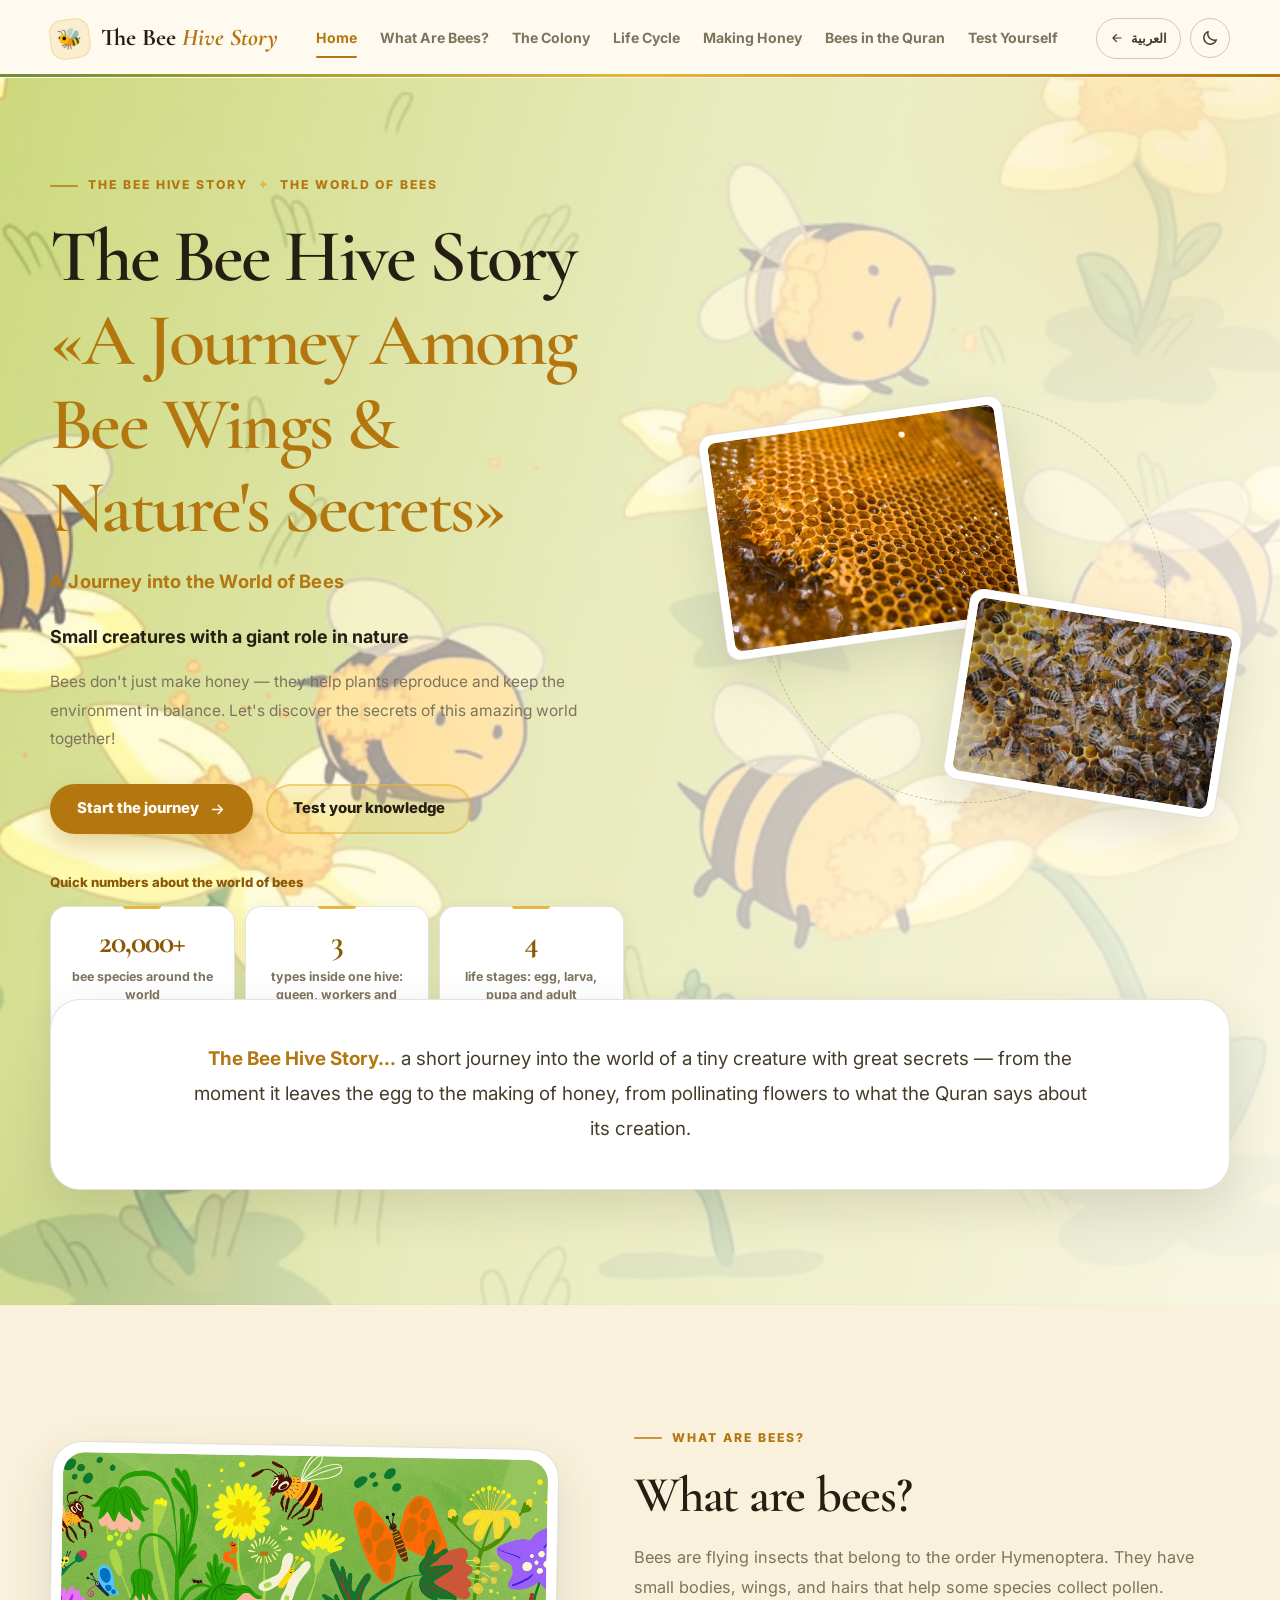
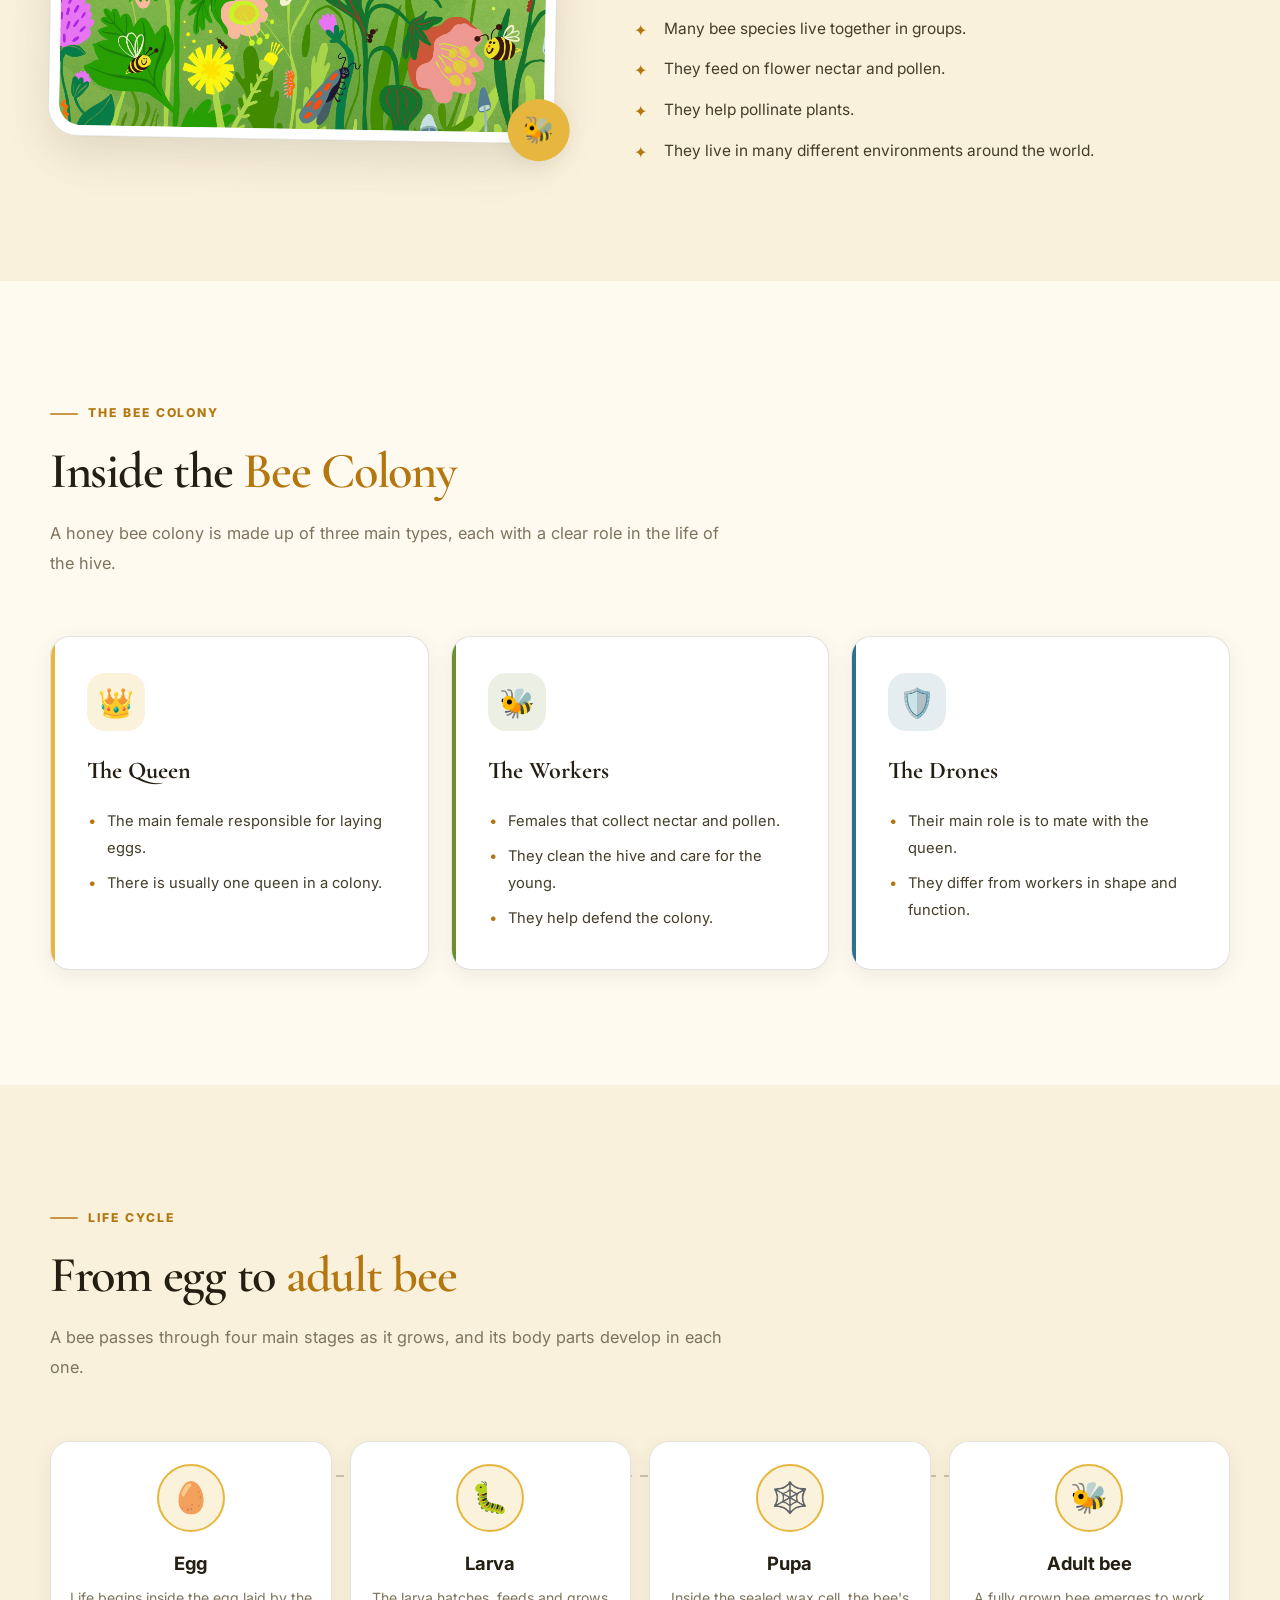
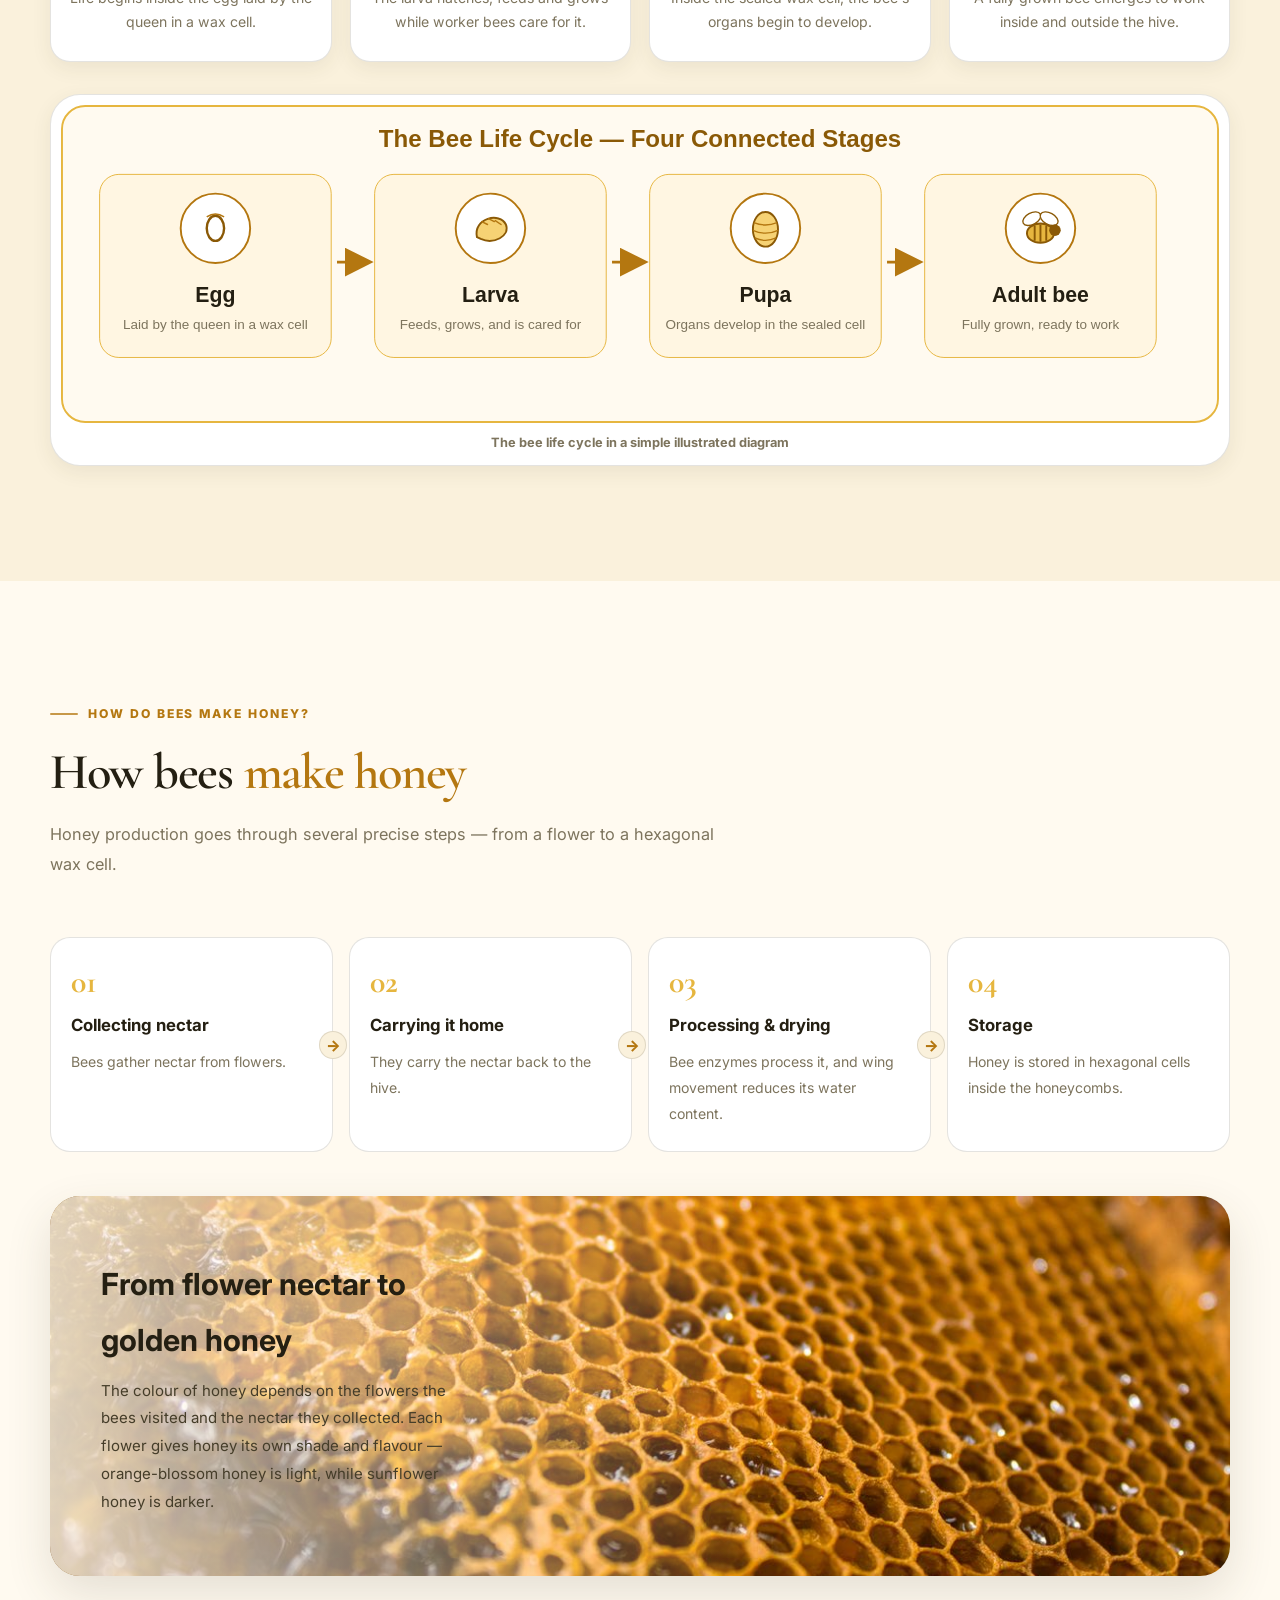
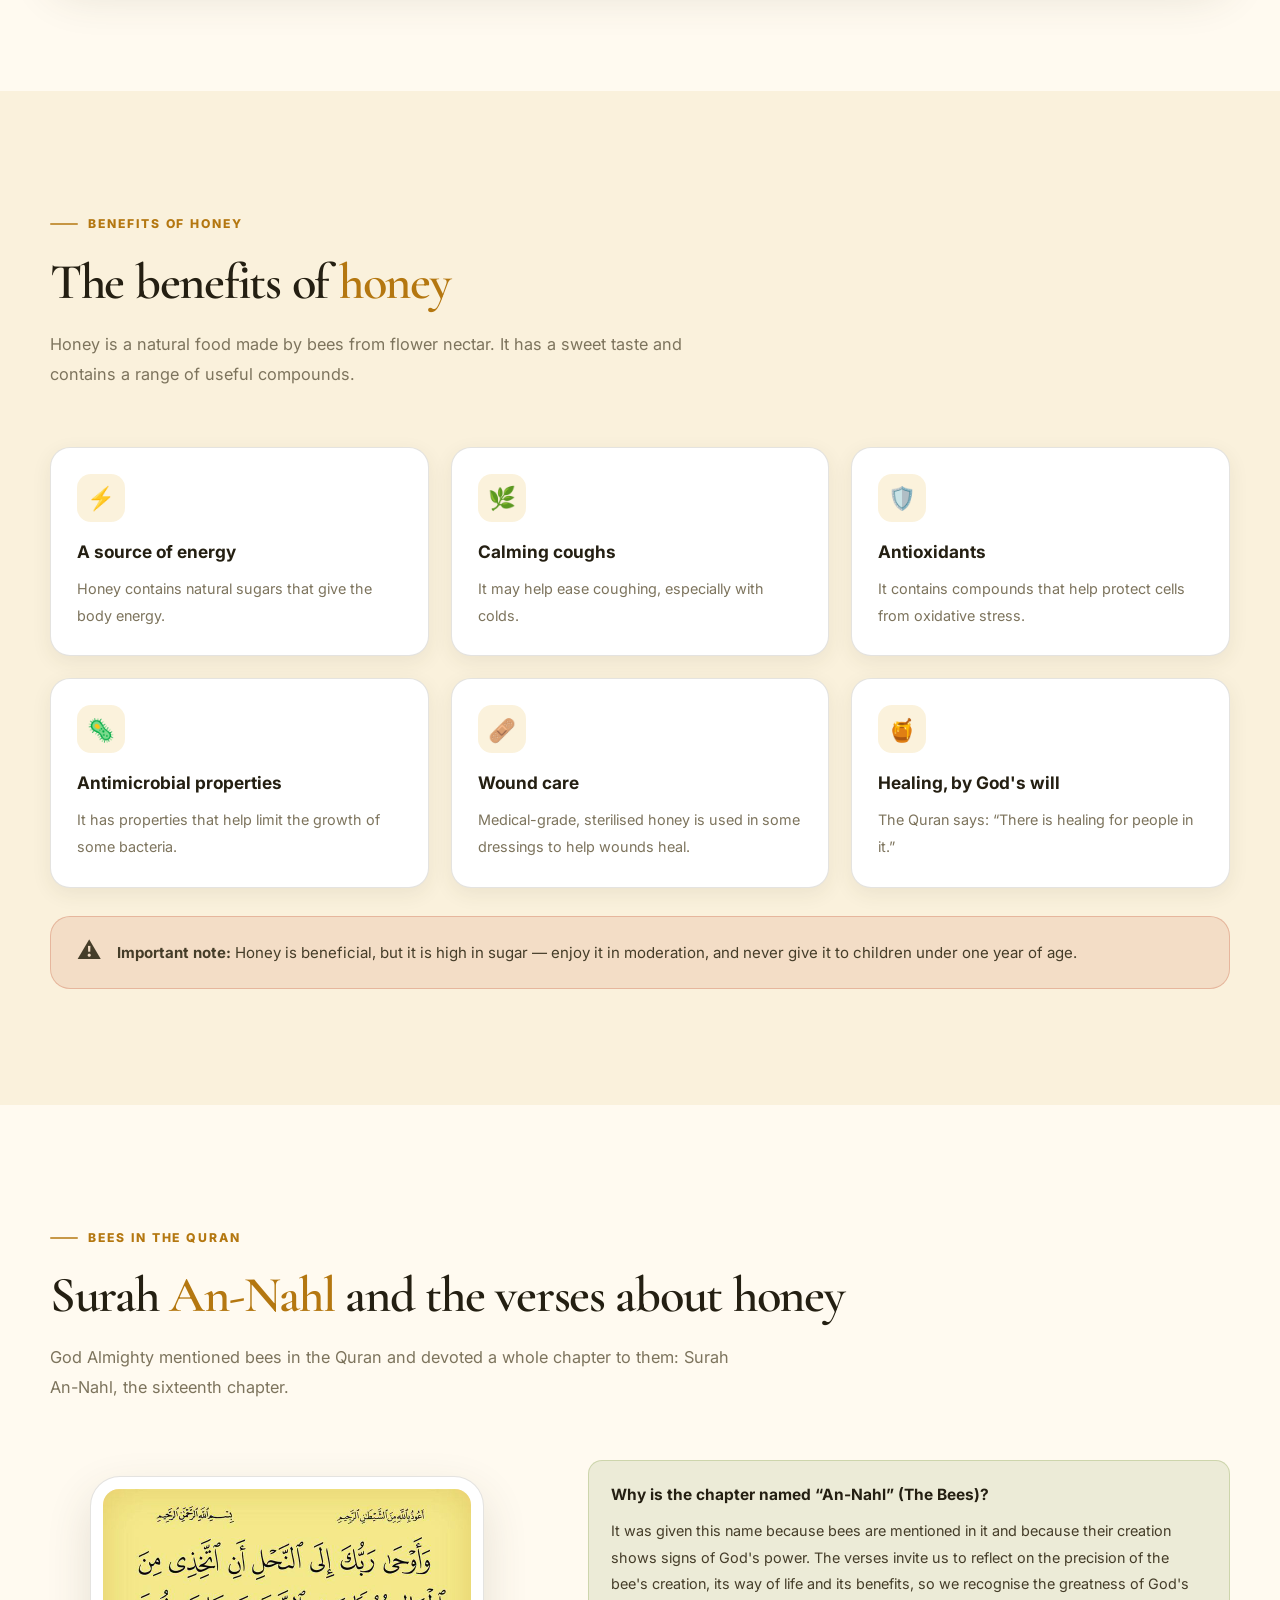
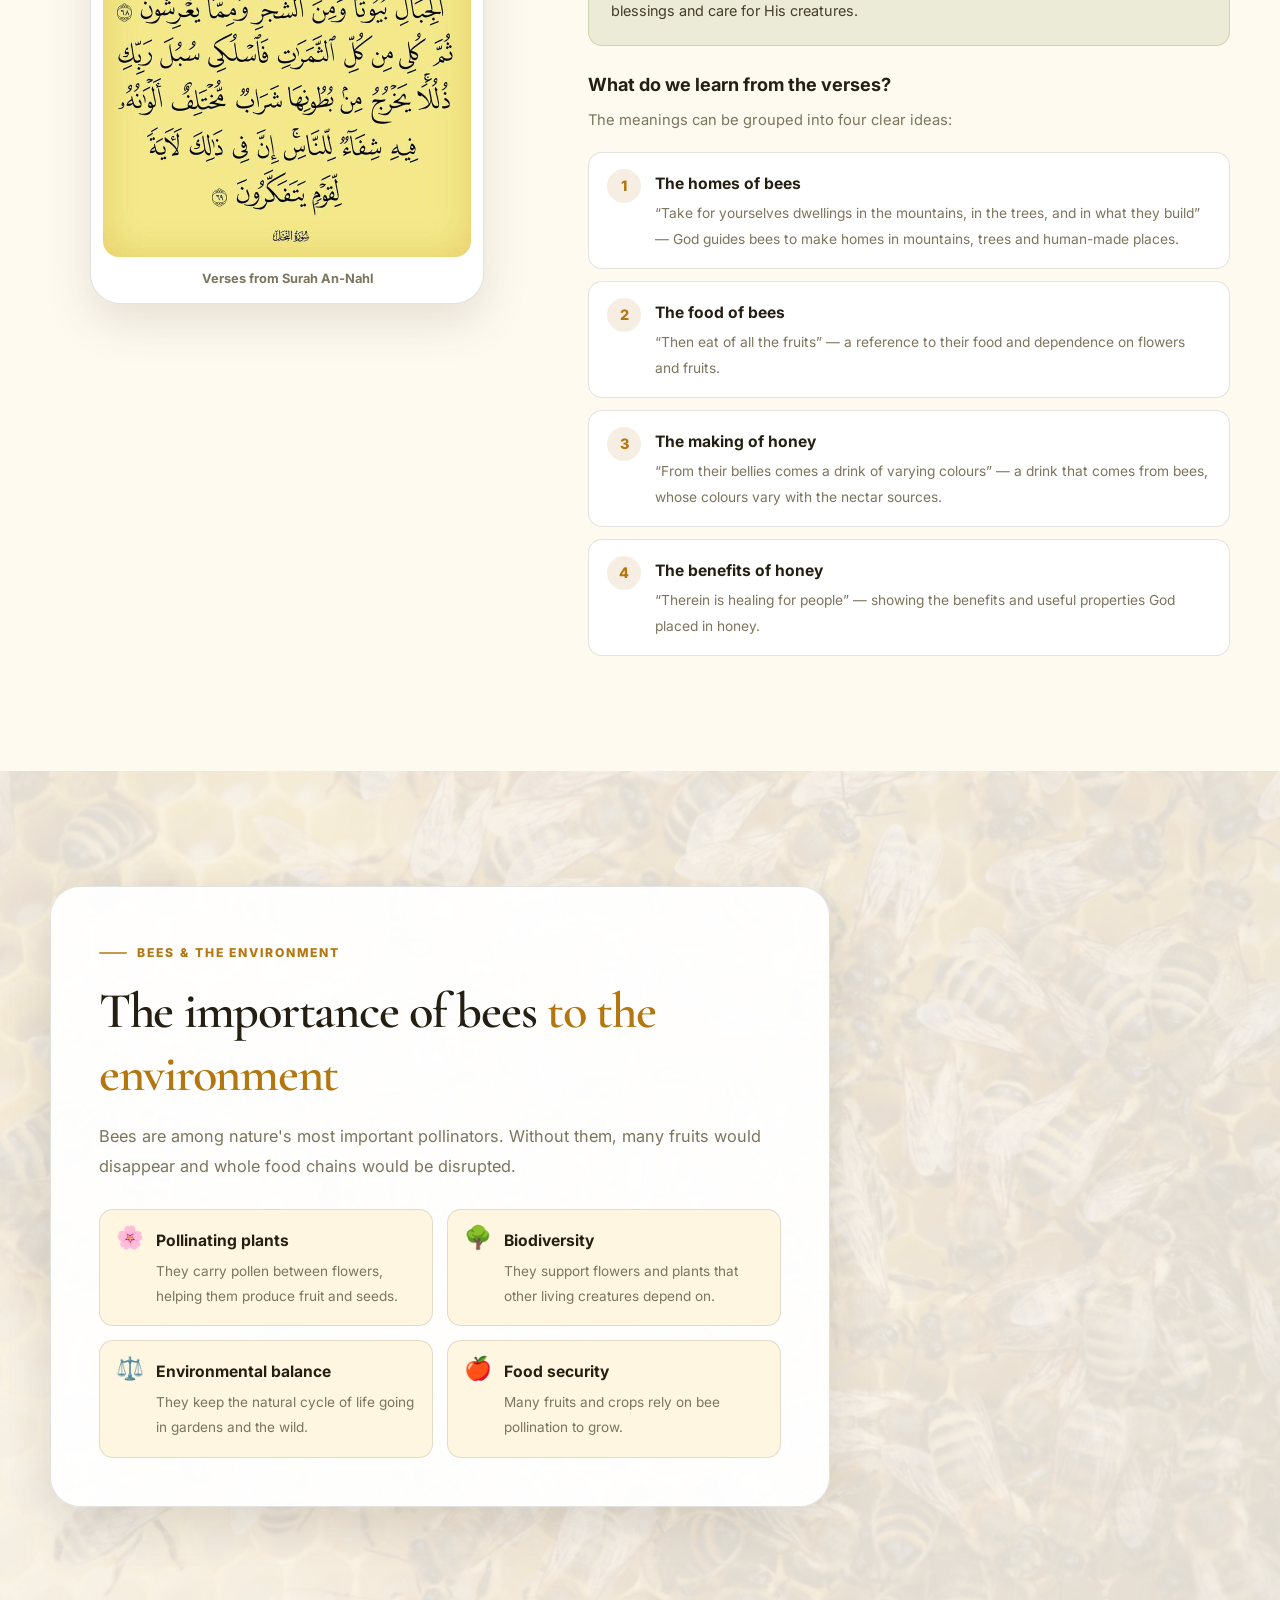
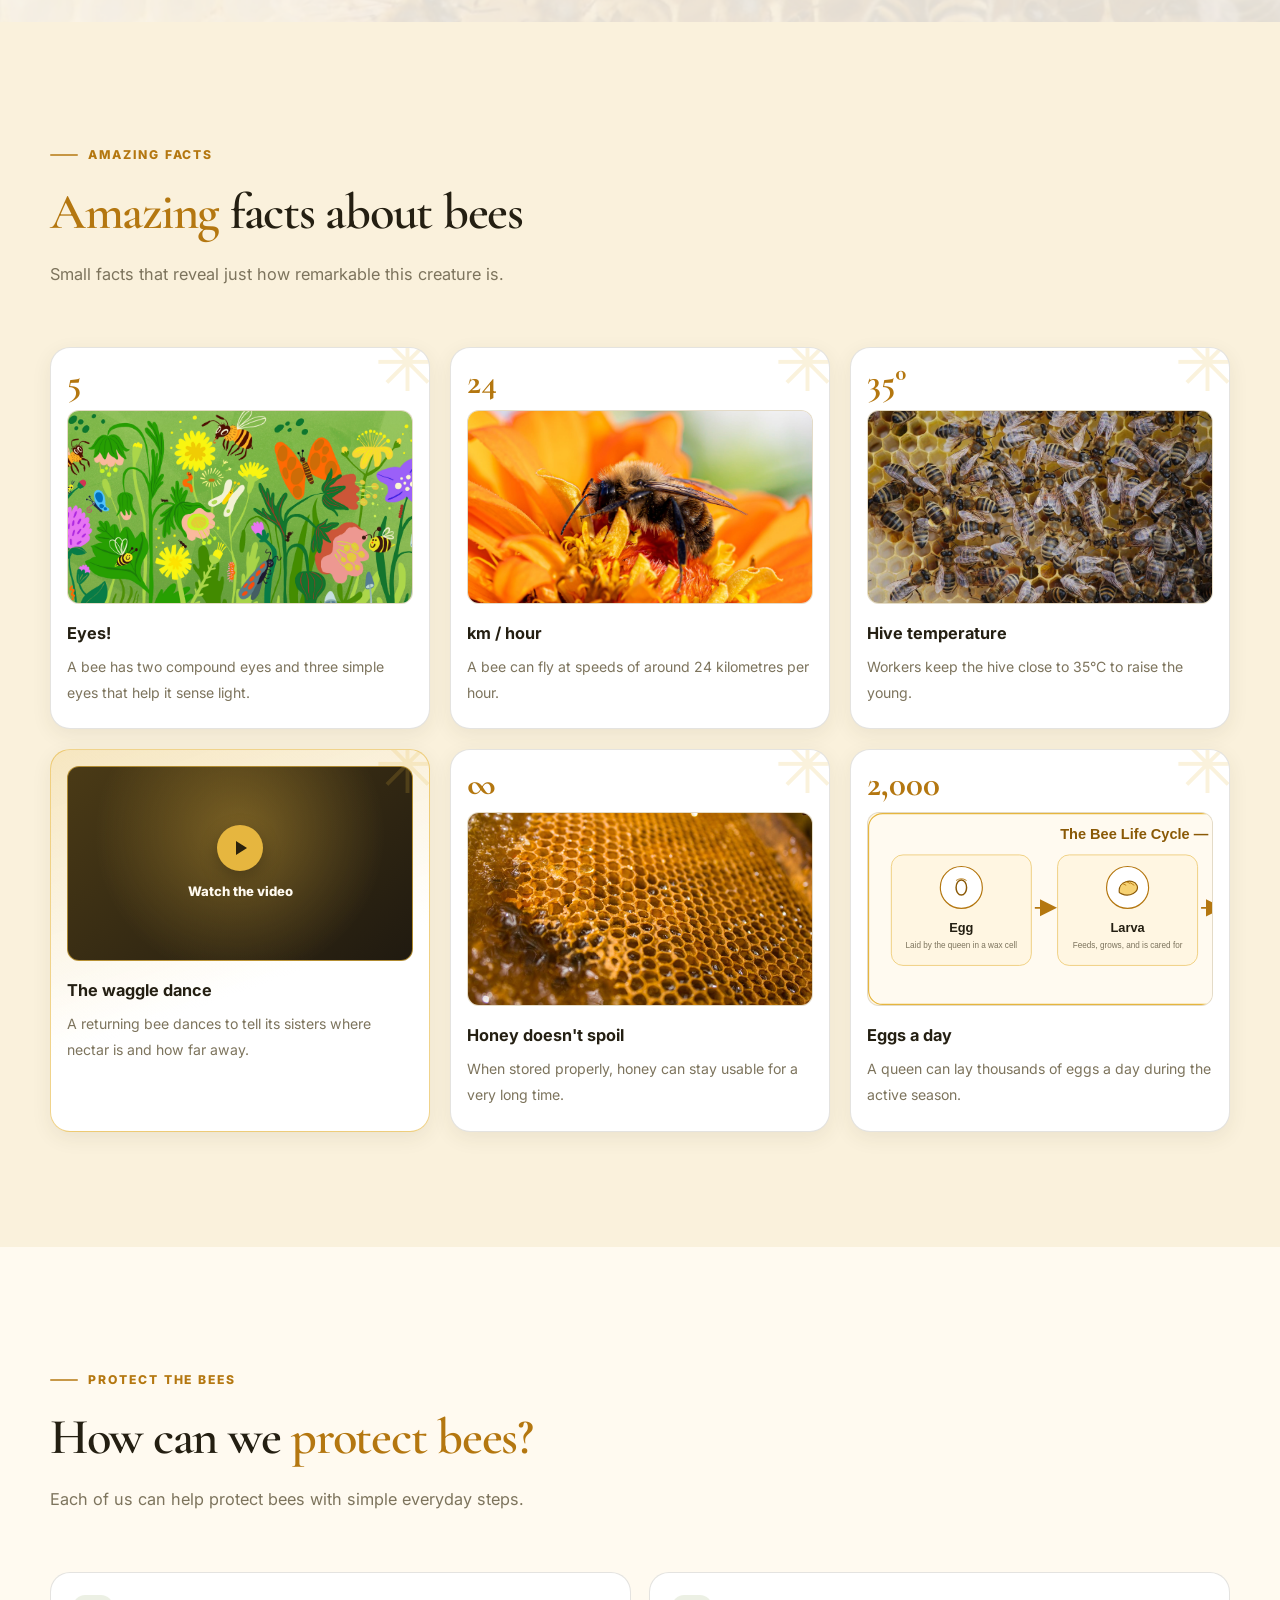
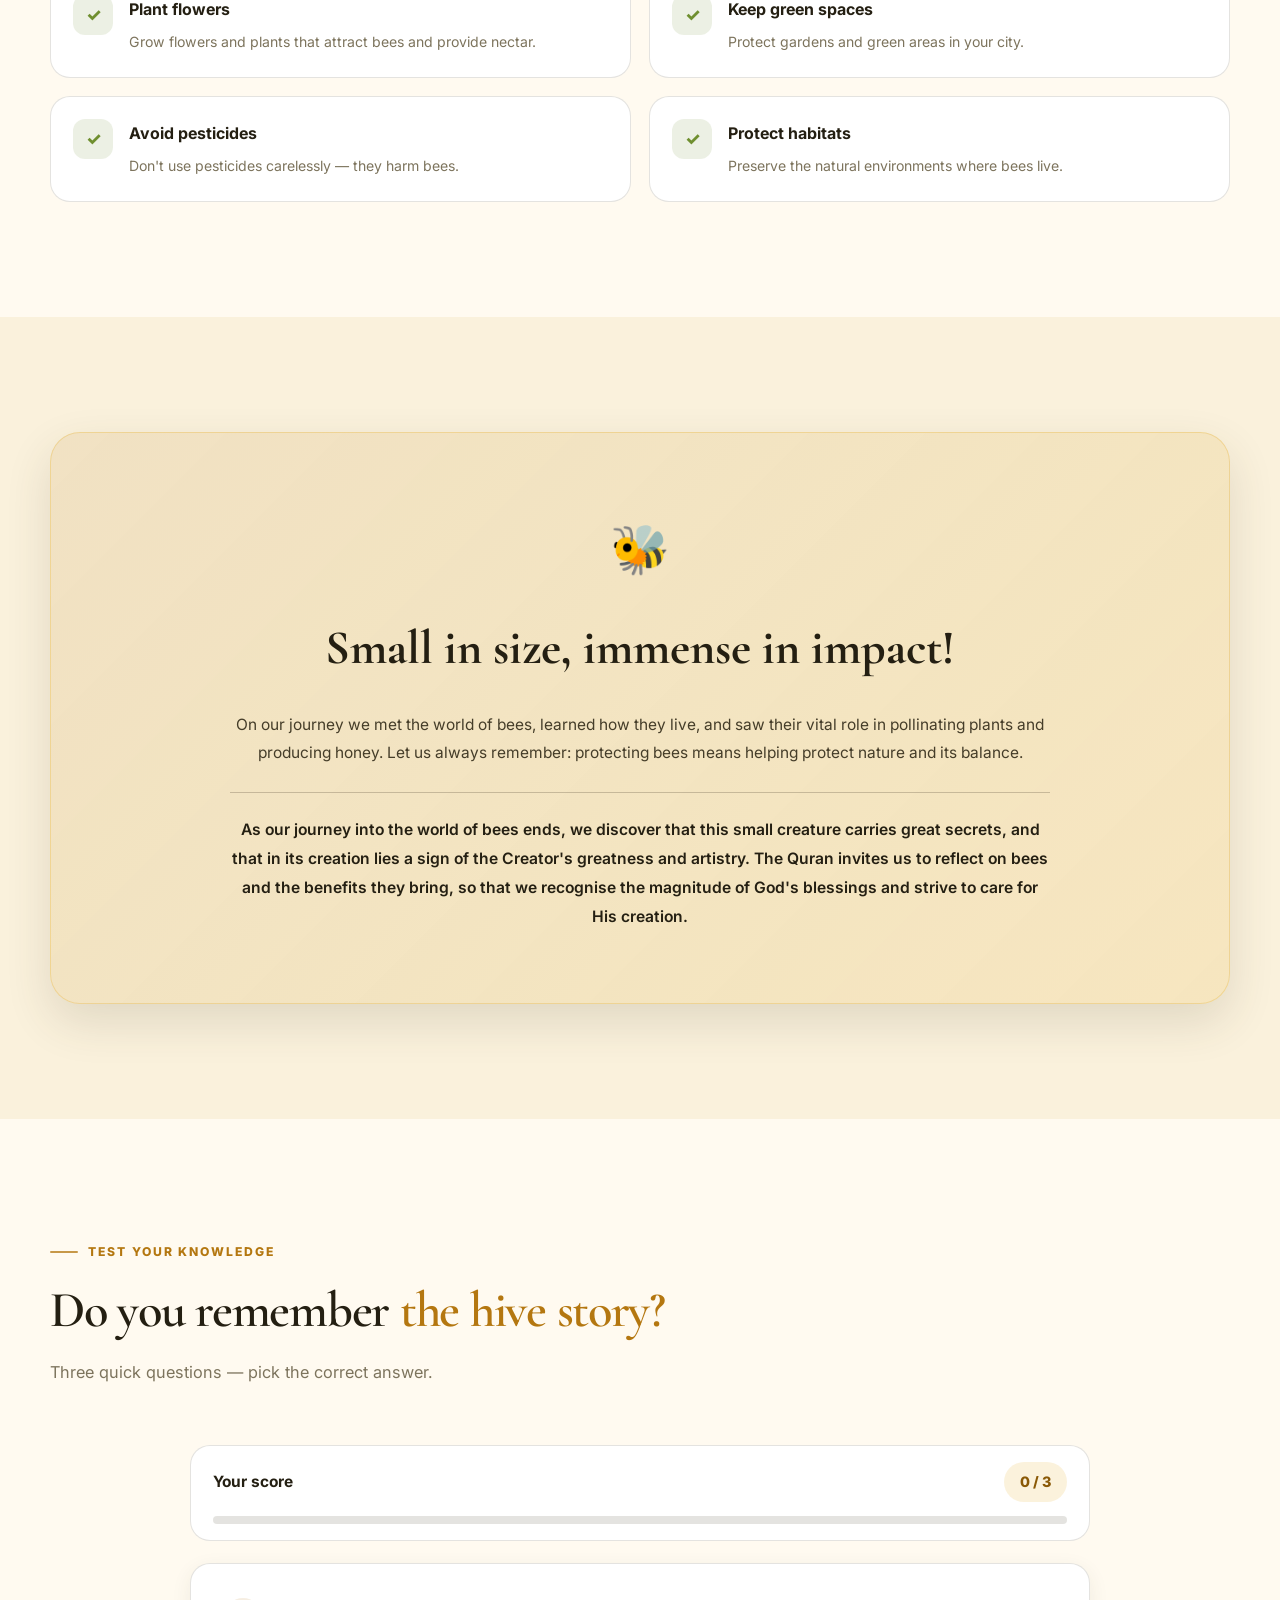
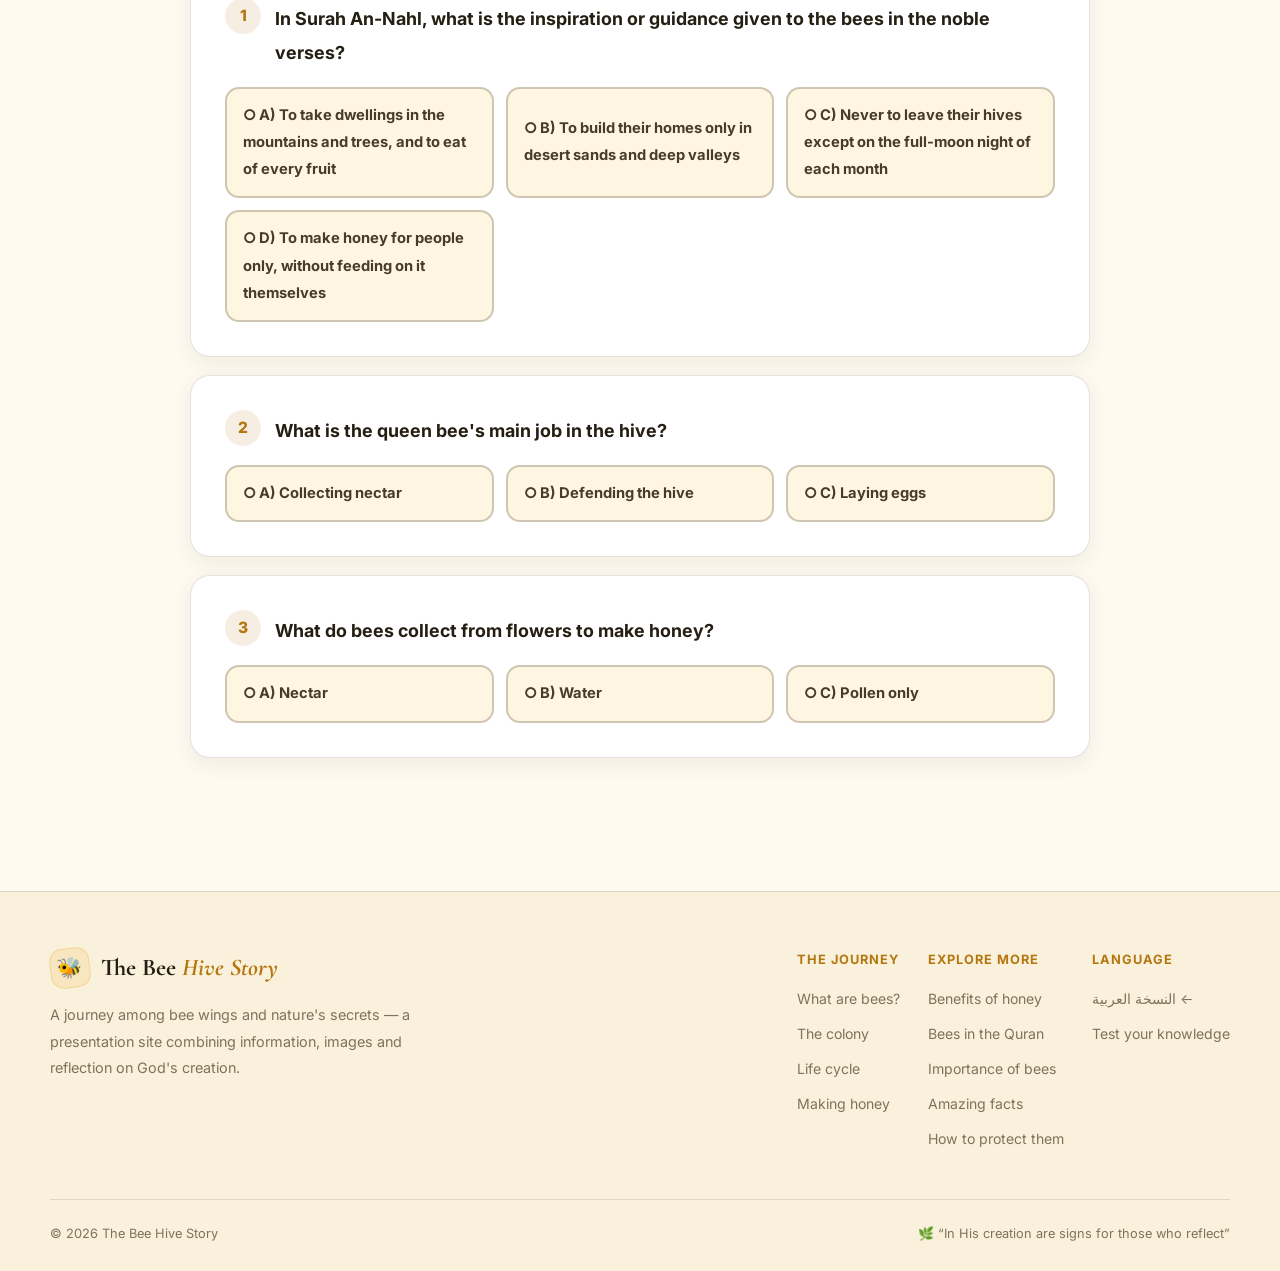
==== en.html @ b0b969f5 "Edit for the Facts" ====
<!DOCTYPE html>
<html lang="en" dir="ltr">
<head>
  <meta charset="UTF-8">
  <meta name="viewport" content="width=device-width, initial-scale=1.0">
  <meta name="description" content="The Bee Hive Story — A Journey into the World of Bees. Discover what bees are, their colony, life cycle, how honey is made, its benefits, and bees in the Quran.">
  <meta name="theme-color" content="#fffaf0">
  <title>The Bee Hive Story | A Journey into the World of Bees</title>

  <link rel="preconnect" href="https://fonts.googleapis.com">
  <link rel="preconnect" href="https://fonts.gstatic.com" crossorigin>
  <link href="https://fonts.googleapis.com/css2?family=Amiri:wght@400;700&family=Cormorant+Garamond:ital,wght@0,600;0,700;1,600&family=Inter:wght@400;500;600;700;800&family=Tajawal:wght@400;500;700;800&display=swap" rel="stylesheet">
  <link rel="stylesheet" href="assets/css/style.css">

  <script>
    (function () {
      try {
        var saved = localStorage.getItem('bee-story-theme');
        var theme = saved || (window.matchMedia('(prefers-color-scheme: dark)').matches ? 'dark' : 'light');
        document.documentElement.dataset.theme = theme;
      } catch (e) {
        document.documentElement.dataset.theme = 'light';
      }
    })();
  </script>
</head>
<body>

  <!-- ============ Header ============ -->
  <header class="site-header">
    <div class="container header-inner">
      <a class="brand" href="#hero" aria-label="The Bee Hive Story — Home">
        <span class="brand-mark" aria-hidden="true">🐝</span>
        <span class="brand-name">The Bee <em>Hive Story</em></span>
      </a>

      <nav class="nav" id="primary-nav" aria-label="Main navigation">
        <a href="#hero">Home</a>
        <a href="#about">What Are Bees?</a>
        <a href="#colony">The Colony</a>
        <a href="#lifecycle">Life Cycle</a>
        <a href="#honey">Making Honey</a>
        <a href="#quran">Bees in the Quran</a>
        <a href="#quiz">Test Yourself</a>
      </nav>

      <div class="header-actions">
        <a class="lang-switch" href="index.html" lang="ar" hreflang="ar" aria-label="التبديل إلى العربية">
          <svg viewBox="0 0 24 24" fill="none" stroke="currentColor" stroke-width="2" stroke-linecap="round" stroke-linejoin="round" aria-hidden="true">
            <path d="M19 12H5M11 18l-6-6 6-6"/>
          </svg>
          العربية
        </a>
        <button class="icon-btn" id="theme-toggle" type="button"
                aria-label="Switch to dark mode" aria-pressed="false"
                data-label-light="Switch to light mode" data-label-dark="Switch to dark mode">
          <svg class="icon-moon" viewBox="0 0 24 24" fill="none" stroke="currentColor" stroke-width="1.8" stroke-linecap="round" stroke-linejoin="round" aria-hidden="true">
            <path d="M20.5 14.4A8.6 8.6 0 0 1 9.6 3.5a8.6 8.6 0 1 0 10.9 10.9Z"/>
          </svg>
          <svg class="icon-sun" viewBox="0 0 24 24" fill="none" stroke="currentColor" stroke-width="1.8" stroke-linecap="round" stroke-linejoin="round" aria-hidden="true">
            <circle cx="12" cy="12" r="4"/><path d="M12 2v2M12 20v2M4.9 4.9l1.4 1.4M17.7 17.7l1.4-1.4M2 12h2M20 12h2M4.9 19.1l1.4-1.4M17.7 6.3l1.4-1.4"/>
          </svg>
        </button>
        <button class="icon-btn menu-toggle" id="menu-toggle" type="button" aria-label="Open menu" aria-expanded="false" aria-controls="primary-nav">
          <svg viewBox="0 0 24 24" fill="none" stroke="currentColor" stroke-width="1.9" stroke-linecap="round" aria-hidden="true">
            <path d="M4 7h16M4 12h16M4 17h16"/>
          </svg>
        </button>
      </div>
    </div>
  </header>

  <main>
    <!-- ============ 1. Hero ============ -->
    <section class="hero" id="hero">
      <div class="container hero-grid">
        <div class="hero-copy reveal">
          <span class="eyebrow">The Bee Hive Story <span class="bee-dot">✦</span> The World of Bees</span>

          <h1 class="hero-title">
            The Bee Hive Story
            <span class="accent-text">«A Journey Among Bee Wings &amp; Nature's Secrets»</span>
            <span class="hero-subtitle">A Journey into the World of Bees</span>
          </h1>

          <p class="hero-lead">Small creatures with a giant role in nature</p>
          <p>Bees don't just make honey — they help plants reproduce and keep the environment in balance. Let's discover the secrets of this amazing world together!</p>

          <div class="hero-actions">
            <a class="btn btn--primary" href="#about">
              Start the journey
              <svg viewBox="0 0 24 24" fill="none" stroke="currentColor" stroke-width="2" stroke-linecap="round" stroke-linejoin="round" aria-hidden="true"><path d="M5 12h14M13 6l6 6-6 6"/></svg>
            </a>
            <a class="btn btn--ghost" href="#quiz">Test your knowledge</a>
          </div>

          <div class="hero-stats">
            <p class="stats-title">Quick numbers about the world of bees</p>
            <div class="stat"><strong>20,000+</strong><span>bee species around the world</span></div>
            <div class="stat"><strong>3</strong><span>types inside one hive: queen, workers and drones</span></div>
            <div class="stat"><strong>4</strong><span>life stages: egg, larva, pupa and adult</span></div>
          </div>
        </div>

        <div class="hero-art reveal" aria-label="Images from the world of bees and honeycombs">
          <div class="hero-float hero-float--one">
            <img src="assets/img/honey-flow.jpg" alt="A beehive with honeycombs" loading="lazy">
          </div>
          <div class="hero-float hero-float--two">
            <img src="assets/img/bees.jpg" alt="Bees at the edge of a hive" loading="lazy">
          </div>
        </div>
      </div>

      <div class="container">
        <div class="intro-banner reveal">
          <p><strong>The Bee Hive Story...</strong> a short journey into the world of a tiny creature with great secrets — from the moment it leaves the egg to the making of honey, from pollinating flowers to what the Quran says about its creation.</p>
        </div>
      </div>
    </section>

    <!-- ============ 2. What are bees? ============ -->
    <section class="section section--tint" id="about">
      <div class="container split">
        <div class="split-visual reveal">
          <div class="image-card image-card--wide">
            <img src="assets/img/bee-hero.jpg" alt="A bee among flowers collecting pollen" loading="lazy" width="3840" height="2263">
          </div>
        </div>
        <div class="split-copy reveal">
          <span class="eyebrow">What Are Bees?</span>
          <h2 class="section-title">What are bees?</h2>
          <p class="section-lead">Bees are flying insects that belong to the order Hymenoptera. They have small bodies, wings, and hairs that help some species collect pollen.</p>
          <ul class="check-list">
            <li>Many bee species live together in groups.</li>
            <li>They feed on flower nectar and pollen.</li>
            <li>They help pollinate plants.</li>
            <li>They live in many different environments around the world.</li>
          </ul>
        </div>
      </div>
    </section>

    <!-- ============ 3. Colony ============ -->
    <section class="section" id="colony">
      <div class="container">
        <div class="section-head reveal">
          <span class="eyebrow">The Bee Colony</span>
          <h2 class="section-title">Inside the <span class="accent-text">Bee Colony</span></h2>
          <p class="section-lead">A honey bee colony is made up of three main types, each with a clear role in the life of the hive.</p>
        </div>

        <div class="card-grid card-grid--3">
          <article class="role-card role-card--queen reveal">
            <div class="role-icon" aria-hidden="true">👑</div>
            <h3>The Queen</h3>
            <ul>
              <li>The main female responsible for laying eggs.</li>
              <li>There is usually one queen in a colony.</li>
            </ul>
          </article>

          <article class="role-card role-card--worker reveal">
            <div class="role-icon" aria-hidden="true">🐝</div>
            <h3>The Workers</h3>
            <ul>
              <li>Females that collect nectar and pollen.</li>
              <li>They clean the hive and care for the young.</li>
              <li>They help defend the colony.</li>
            </ul>
          </article>

          <article class="role-card role-card--drone reveal">
            <div class="role-icon" aria-hidden="true">🛡️</div>
            <h3>The Drones</h3>
            <ul>
              <li>Their main role is to mate with the queen.</li>
              <li>They differ from workers in shape and function.</li>
            </ul>
          </article>
        </div>
      </div>
    </section>

    <!-- ============ 4. Life cycle ============ -->
    <section class="section section--tint" id="lifecycle">
      <div class="container">
        <div class="section-head reveal">
          <span class="eyebrow">Life Cycle</span>
          <h2 class="section-title">From egg to <span class="accent-text">adult bee</span></h2>
          <p class="section-lead">A bee passes through four main stages as it grows, and its body parts develop in each one.</p>
        </div>

        <div class="timeline">
          <article class="step reveal">
            <div class="step-num" aria-hidden="true">🥚</div>
            <h3>Egg</h3>
            <p>Life begins inside the egg laid by the queen in a wax cell.</p>
          </article>
          <article class="step reveal">
            <div class="step-num" aria-hidden="true">🐛</div>
            <h3>Larva</h3>
            <p>The larva hatches, feeds and grows while worker bees care for it.</p>
          </article>
          <article class="step reveal">
            <div class="step-num" aria-hidden="true">🕸️</div>
            <h3>Pupa</h3>
            <p>Inside the sealed wax cell, the bee's organs begin to develop.</p>
          </article>
          <article class="step reveal">
            <div class="step-num" aria-hidden="true">🐝</div>
            <h3>Adult bee</h3>
            <p>A fully grown bee emerges to work inside and outside the hive.</p>
          </article>
        </div>

        <figure class="lifecycle-figure reveal">
          <img src="assets/img/bee-life-cycle-en.svg" alt="A diagram of the bee life cycle in four stages: egg, larva, pupa and adult" loading="lazy" width="1200" height="330">
          <figcaption>The bee life cycle in a simple illustrated diagram</figcaption>
        </figure>
      </div>
    </section>

    <!-- ============ 5. How bees make honey ============ -->
    <section class="section" id="honey">
      <div class="container">
        <div class="section-head reveal">
          <span class="eyebrow">How Do Bees Make Honey?</span>
          <h2 class="section-title">How bees <span class="accent-text">make honey</span></h2>
          <p class="section-lead">Honey production goes through several precise steps — from a flower to a hexagonal wax cell.</p>
        </div>

        <div class="process">
          <article class="process-item reveal">
            <h3>Collecting nectar</h3>
            <p>Bees gather nectar from flowers.</p>
          </article>
          <article class="process-item reveal">
            <h3>Carrying it home</h3>
            <p>They carry the nectar back to the hive.</p>
          </article>
          <article class="process-item reveal">
            <h3>Processing &amp; drying</h3>
            <p>Bee enzymes process it, and wing movement reduces its water content.</p>
          </article>
          <article class="process-item reveal">
            <h3>Storage</h3>
            <p>Honey is stored in hexagonal cells inside the honeycombs.</p>
          </article>
        </div>

        <div class="banner-image reveal">
          <img src="assets/img/honey-flow.jpg" alt="Wax honeycombs inside a beehive" loading="lazy" width="1200" height="675">
          <div class="banner-caption">
            <h3>From flower nectar to golden honey</h3>
            <p>The colour of honey depends on the flowers the bees visited and the nectar they collected. Each flower gives honey its own shade and flavour — orange-blossom honey is light, while sunflower honey is darker.</p>
          </div>
        </div>
      </div>
    </section>

    <!-- ============ 6. Benefits of honey ============ -->
    <section class="section section--tint" id="benefits">
      <div class="container">
        <div class="section-head reveal">
          <span class="eyebrow">Benefits of Honey</span>
          <h2 class="section-title">The benefits of <span class="accent-text">honey</span></h2>
          <p class="section-lead">Honey is a natural food made by bees from flower nectar. It has a sweet taste and contains a range of useful compounds.</p>
        </div>

        <div class="card-grid card-grid--benefits">
          <article class="benefit-card reveal">
            <div class="benefit-icon" aria-hidden="true">⚡</div>
            <h3>A source of energy</h3>
            <p>Honey contains natural sugars that give the body energy.</p>
          </article>
          <article class="benefit-card reveal">
            <div class="benefit-icon" aria-hidden="true">🌿</div>
            <h3>Calming coughs</h3>
            <p>It may help ease coughing, especially with colds.</p>
          </article>
          <article class="benefit-card reveal">
            <div class="benefit-icon" aria-hidden="true">🛡️</div>
            <h3>Antioxidants</h3>
            <p>It contains compounds that help protect cells from oxidative stress.</p>
          </article>
          <article class="benefit-card reveal">
            <div class="benefit-icon" aria-hidden="true">🦠</div>
            <h3>Antimicrobial properties</h3>
            <p>It has properties that help limit the growth of some bacteria.</p>
          </article>
          <article class="benefit-card reveal">
            <div class="benefit-icon" aria-hidden="true">🩹</div>
            <h3>Wound care</h3>
            <p>Medical-grade, sterilised honey is used in some dressings to help wounds heal.</p>
          </article>
          <article class="benefit-card reveal">
            <div class="benefit-icon" aria-hidden="true">🍯</div>
            <h3>Healing, by God's will</h3>
            <p>The Quran says: “There is healing for people in it.”</p>
          </article>
        </div>

        <div class="note-box reveal">
          <span class="note-icon" aria-hidden="true">⚠️</span>
          <p><strong>Important note:</strong> Honey is beneficial, but it is high in sugar — enjoy it in moderation, and never give it to children under one year of age.</p>
        </div>
      </div>
    </section>

    <!-- ============ 7. Bees in the Quran ============ -->
    <section class="section" id="quran">
      <div class="container">
        <div class="section-head reveal">
          <span class="eyebrow">Bees in the Quran</span>
          <h2 class="section-title">Surah <span class="accent-text">An-Nahl</span> and the verses about honey</h2>
          <p class="section-lead">God Almighty mentioned bees in the Quran and devoted a whole chapter to them: Surah An-Nahl, the sixteenth chapter.</p>
        </div>

        <div class="quran-layout">
          <figure class="quran-image reveal">
            <img src="assets/img/surah-al-nahl.jpg" alt="An image of verses from Surah An-Nahl in the Quran" loading="lazy" width="736" height="736">
            <figcaption>Verses from Surah An-Nahl</figcaption>
          </figure>

          <div class="reveal">
            <div class="quran-extra">
              <h4>Why is the chapter named “An-Nahl” (The Bees)?</h4>
              <p>It was given this name because bees are mentioned in it and because their creation shows signs of God's power. The verses invite us to reflect on the precision of the bee's creation, its way of life and its benefits, so we recognise the greatness of God's blessings and care for His creatures.</p>
            </div>

            <h3 style="margin:0 0 6px; color:var(--text-strong);">What do we learn from the verses?</h3>
            <p style="margin:0 0 18px; color:var(--muted); font-size:0.92rem;">The meanings can be grouped into four clear ideas:</p>

            <div class="quran-meanings">
              <div class="meaning">
                <span class="meaning-num">1</span>
                <div><h4>The homes of bees</h4><p>“Take for yourselves dwellings in the mountains, in the trees, and in what they build” — God guides bees to make homes in mountains, trees and human-made places.</p></div>
              </div>
              <div class="meaning">
                <span class="meaning-num">2</span>
                <div><h4>The food of bees</h4><p>“Then eat of all the fruits” — a reference to their food and dependence on flowers and fruits.</p></div>
              </div>
              <div class="meaning">
                <span class="meaning-num">3</span>
                <div><h4>The making of honey</h4><p>“From their bellies comes a drink of varying colours” — a drink that comes from bees, whose colours vary with the nectar sources.</p></div>
              </div>
              <div class="meaning">
                <span class="meaning-num">4</span>
                <div><h4>The benefits of honey</h4><p>“Therein is healing for people” — showing the benefits and useful properties God placed in honey.</p></div>
              </div>
            </div>
          </div>
        </div>
      </div>
    </section>

    <!-- ============ 8. Importance in the environment ============ -->
    <section class="section env-section" id="environment">
      <div class="container">
        <div class="env-panel reveal">
          <span class="eyebrow">Bees &amp; the Environment</span>
          <h2 class="section-title">The importance of bees <span class="accent-text">to the environment</span></h2>
          <p class="section-lead">Bees are among nature's most important pollinators. Without them, many fruits would disappear and whole food chains would be disrupted.</p>
          <div class="env-grid">
            <div class="env-item"><span aria-hidden="true">🌸</span><div><h4>Pollinating plants</h4><p>They carry pollen between flowers, helping them produce fruit and seeds.</p></div></div>
            <div class="env-item"><span aria-hidden="true">🌳</span><div><h4>Biodiversity</h4><p>They support flowers and plants that other living creatures depend on.</p></div></div>
            <div class="env-item"><span aria-hidden="true">⚖️</span><div><h4>Environmental balance</h4><p>They keep the natural cycle of life going in gardens and the wild.</p></div></div>
            <div class="env-item"><span aria-hidden="true">🍎</span><div><h4>Food security</h4><p>Many fruits and crops rely on bee pollination to grow.</p></div></div>
          </div>
        </div>
      </div>
    </section>

    <!-- ============ 9. Amazing facts ============ -->
    <section class="section section--tint" id="facts">
      <div class="container">
        <div class="section-head reveal">
          <span class="eyebrow">Amazing Facts</span>
          <h2 class="section-title"><span class="accent-text">Amazing</span> facts about bees</h2>
          <p class="section-lead">Small facts that reveal just how remarkable this creature is.</p>
        </div>

        <div class="fact-grid">
          <article class="fact-card reveal">
            <span class="fact-number">5</span>
            <div class="fact-media"><img src="assets/img/bee-hero.jpg" alt="A close-up of a bee showing its eyes" loading="lazy"></div>
            <h3>Eyes!</h3>
            <p>A bee has two compound eyes and three simple eyes that help it sense light.</p>
          </article>
          <article class="fact-card reveal">
            <span class="fact-number">24</span>
            <div class="fact-media"><img src="assets/img/bees2.jpg" alt="Bees flying among flowers" loading="lazy"></div>
            <h3>km / hour</h3>
            <p>A bee can fly at speeds of around 24 kilometres per hour.</p>
          </article>
          <article class="fact-card reveal">
            <span class="fact-number">35°</span>
            <div class="fact-media"><img src="assets/img/bees.jpg" alt="Bees on honeycombs inside the hive" loading="lazy"></div>
            <h3>Hive temperature</h3>
            <p>Workers keep the hive close to 35°C to raise the young.</p>
          </article>
          <article class="fact-card fact-card--video reveal">
            <div class="fact-media fact-video-screen">
              <a class="fact-video-link" href="https://youtube.com/shorts/xjQAeCDdneY?si=h9vBJmhgcwH2KQZ8" target="_blank" rel="noopener noreferrer" aria-label="Watch the waggle dance video">
                <span class="fact-video-play" aria-hidden="true"></span>
                <span>Watch the video</span>
              </a>
            </div>
            <h3>The waggle dance</h3>
            <p>A returning bee dances to tell its sisters where nectar is and how far away.</p>
          </article>
          <article class="fact-card reveal">
            <span class="fact-number">∞</span>
            <div class="fact-media"><img src="assets/img/honey-flow.jpg" alt="Wax honeycombs in the hive" loading="lazy"></div>
            <h3>Honey doesn't spoil</h3>
            <p>When stored properly, honey can stay usable for a very long time.</p>
          </article>
          <article class="fact-card reveal">
            <span class="fact-number">2,000</span>
            <div class="fact-media fact-media--life"><img src="assets/img/bee-life-cycle-en.svg" alt="A bee egg inside a wax cell" loading="lazy"></div>
            <h3>Eggs a day</h3>
            <p>A queen can lay thousands of eggs a day during the active season.</p>
          </article>
        </div>
      </div>
    </section>

    <!-- ============ 10. Protect the bees ============ -->
    <section class="section" id="protect">
      <div class="container">
        <div class="section-head reveal">
          <span class="eyebrow">Protect the Bees</span>
          <h2 class="section-title">How can we <span class="accent-text">protect bees?</span></h2>
          <p class="section-lead">Each of us can help protect bees with simple everyday steps.</p>
        </div>

        <div class="tip-list">
          <article class="tip reveal"><span class="tip-check">✓</span><div><h3>Plant flowers</h3><p>Grow flowers and plants that attract bees and provide nectar.</p></div></article>
          <article class="tip reveal"><span class="tip-check">✓</span><div><h3>Keep green spaces</h3><p>Protect gardens and green areas in your city.</p></div></article>
          <article class="tip reveal"><span class="tip-check">✓</span><div><h3>Avoid pesticides</h3><p>Don't use pesticides carelessly — they harm bees.</p></div></article>
          <article class="tip reveal"><span class="tip-check">✓</span><div><h3>Protect habitats</h3><p>Preserve the natural environments where bees live.</p></div></article>
        </div>
      </div>
    </section>

    <!-- ============ 11. Conclusion ============ -->
    <section class="section section--tint" id="conclusion">
      <div class="container">
        <div class="conclusion reveal">
          <span class="bee-lg" aria-hidden="true">🐝</span>
          <h2>Small in size, immense in impact!</h2>
          <p>On our journey we met the world of bees, learned how they live, and saw their vital role in pollinating plants and producing honey. Let us always remember: protecting bees means helping protect nature and its balance.</p>
          <p class="closing-quote">As our journey into the world of bees ends, we discover that this small creature carries great secrets, and that in its creation lies a sign of the Creator's greatness and artistry. The Quran invites us to reflect on bees and the benefits they bring, so that we recognise the magnitude of God's blessings and strive to care for His creation.</p>
        </div>
      </div>
    </section>

    <!-- ============ Quiz ============ -->
    <section class="section" id="quiz">
      <div class="container">
        <div class="section-head reveal">
          <span class="eyebrow">Test Your Knowledge</span>
          <h2 class="section-title">Do you remember <span class="accent-text">the hive story?</span></h2>
          <p class="section-lead">Three quick questions — pick the correct answer.</p>
        </div>

        <div class="quiz-wrap reveal">
          <div class="quiz-progress">
            <strong>Your score</strong>
            <span class="score-pill" id="quiz-score">0 / 3</span>
            <div class="progress-track"><div class="progress-fill" id="quiz-progress-fill"></div></div>
          </div>

          <div class="quiz-card"
               data-good="Well done! That's correct 🐝"
               data-bad="Not quite."
               data-answer="Correct answer: A) To take dwellings in the mountains and trees, and to eat of every fruit">
            <div class="quiz-question"><span class="q-index">1</span><h3>In Surah An-Nahl, what is the inspiration or guidance given to the bees in the noble verses?</h3></div>
            <div class="options">
              <button class="q-option" type="button" data-correct="true">A) To take dwellings in the mountains and trees, and to eat of every fruit</button>
              <button class="q-option" type="button" data-correct="false">B) To build their homes only in desert sands and deep valleys</button>
              <button class="q-option" type="button" data-correct="false">C) Never to leave their hives except on the full-moon night of each month</button>
              <button class="q-option" type="button" data-correct="false">D) To make honey for people only, without feeding on it themselves</button>
            </div>
            <div class="q-feedback" role="status" aria-live="polite"></div>
          </div>

          <div class="quiz-card"
               data-good="Excellent! The queen lays the eggs 🐝"
               data-bad="Not quite."
               data-answer="Correct answer: C) Laying eggs">
            <div class="quiz-question"><span class="q-index">2</span><h3>What is the queen bee's main job in the hive?</h3></div>
            <div class="options">
              <button class="q-option" type="button" data-correct="false">A) Collecting nectar</button>
              <button class="q-option" type="button" data-correct="false">B) Defending the hive</button>
              <button class="q-option" type="button" data-correct="true">C) Laying eggs</button>
            </div>
            <div class="q-feedback" role="status" aria-live="polite"></div>
          </div>

          <div class="quiz-card"
               data-good="Great! Nectar is the main ingredient of honey 🍯"
               data-bad="Not quite."
               data-answer="Correct answer: A) Nectar">
            <div class="quiz-question"><span class="q-index">3</span><h3>What do bees collect from flowers to make honey?</h3></div>
            <div class="options">
              <button class="q-option" type="button" data-correct="true">A) Nectar</button>
              <button class="q-option" type="button" data-correct="false">B) Water</button>
              <button class="q-option" type="button" data-correct="false">C) Pollen only</button>
            </div>
            <div class="q-feedback" role="status" aria-live="polite"></div>
          </div>

          <div class="quiz-finish" id="quiz-finish">
            <h3>Well done! 🎉</h3>
            <p>You've completed your journey into the world of bees and discovered the wonders of a tiny creature full of marvellous secrets 🐝<br>Your score: <strong id="quiz-finish-score">0 / 3</strong></p>
            <button class="btn btn--primary" id="quiz-reset" type="button">Try again</button>
          </div>
        </div>
      </div>
    </section>
  </main>

  <!-- ============ Footer ============ -->
  <footer class="site-footer">
    <div class="container">
      <div class="footer-top">
        <div class="footer-brand">
          <a class="brand" href="#hero"><span class="brand-mark" aria-hidden="true">🐝</span><span class="brand-name">The Bee <em>Hive Story</em></span></a>
          <p>A journey among bee wings and nature's secrets — a presentation site combining information, images and reflection on God's creation.</p>
        </div>
        <div class="footer-links">
          <div class="footer-col">
            <h4>The journey</h4>
            <a href="#about">What are bees?</a>
            <a href="#colony">The colony</a>
            <a href="#lifecycle">Life cycle</a>
            <a href="#honey">Making honey</a>
          </div>
          <div class="footer-col">
            <h4>Explore more</h4>
            <a href="#benefits">Benefits of honey</a>
            <a href="#quran">Bees in the Quran</a>
            <a href="#environment">Importance of bees</a>
            <a href="#facts">Amazing facts</a>
            <a href="#protect">How to protect them</a>
          </div>
          <div class="footer-col">
            <h4>Language</h4>
            <a href="index.html" lang="ar" hreflang="ar">النسخة العربية ←</a>
            <a href="#quiz">Test your knowledge</a>
          </div>
        </div>
      </div>
      <div class="footer-bottom">
        <span>© <span id="footer-year">2026</span> The Bee Hive Story</span>
        <span>🌿 “In His creation are signs for those who reflect”</span>
      </div>
    </div>
  </footer>

  <button class="to-top" id="to-top" type="button" aria-label="Back to top">
    <svg viewBox="0 0 24 24" fill="none" stroke="currentColor" stroke-width="2" stroke-linecap="round" stroke-linejoin="round" aria-hidden="true"><path d="M12 19V5M6 11l6-6 6 6"/></svg>
  </button>

  <script src="assets/js/main.js"></script>
  <script>document.getElementById('footer-year').textContent = new Date().getFullYear();</script>
</body>
</html>
---- assets/css/style.css ----
/* ==========================================================================
   حكاية خلية — A Journey into the World of Bees
   Shared stylesheet: Arabic (RTL) + English (LTR), light & dark themes
   ========================================================================== */

/* ---------- Design tokens ---------- */
:root {
  color-scheme: light;

  --bg: #fffaf0;
  --bg-alt: #faf1dc;
  --surface: #ffffff;
  --surface-2: #fff6e2;
  --text: #453d29;
  --text-strong: #241f12;
  --muted: #7d745d;
  --line: rgba(69, 61, 41, 0.14);
  --line-strong: rgba(69, 61, 41, 0.26);

  --accent: #b47710;
  --accent-strong: #8a5906;
  --accent-soft: rgba(180, 119, 16, 0.12);
  --green: #6f8f2f;
  --green-soft: rgba(111, 143, 47, 0.13);
  --gold: #e6b63f;
  --gold-soft: rgba(230, 182, 63, 0.18);
  --red: #c1512f;
  --red-soft: rgba(193, 81, 47, 0.12);
  --blue: #2f6f8f;
  --blue-soft: rgba(47, 111, 143, 0.12);

  --shadow-sm: 0 6px 20px rgba(69, 61, 41, 0.08);
  --shadow-md: 0 18px 46px rgba(69, 61, 41, 0.14);
  --shadow-lg: 0 30px 80px rgba(45, 36, 14, 0.22);

  --radius-sm: 12px;
  --radius-md: 20px;
  --radius-lg: 30px;
  --header-h: 78px;

  --font-ar: "Tajawal", "Segoe UI", Tahoma, sans-serif;
  --font-en-body: "Inter", "Segoe UI", sans-serif;
  --font-en-display: "Cormorant Garamond", Georgia, serif;
  --font-quran: "Amiri", "Tajawal", serif;
  --font-display: var(--font-ar);
  --font-body: var(--font-ar);
  --ease: cubic-bezier(0.22, 1, 0.36, 1);
}

:root[data-theme="dark"] {
  color-scheme: dark;

  --bg: #141319;
  --bg-alt: #1c1a22;
  --surface: #23212b;
  --surface-2: #2b2834;
  --text: #efe6d2;
  --text-strong: #fffaf0;
  --muted: #b5ac97;
  --line: rgba(239, 230, 210, 0.13);
  --line-strong: rgba(239, 230, 210, 0.25);

  --accent: #f0bb4b;
  --accent-strong: #ffd77c;
  --accent-soft: rgba(240, 187, 75, 0.15);
  --green: #a3c45c;
  --green-soft: rgba(163, 196, 92, 0.14);
  --gold: #f6d274;
  --gold-soft: rgba(246, 210, 116, 0.14);
  --red: #f0836a;
  --red-soft: rgba(240, 131, 106, 0.14);
  --blue: #7db9d6;
  --blue-soft: rgba(125, 185, 214, 0.14);

  --shadow-sm: 0 6px 22px rgba(0, 0, 0, 0.35);
  --shadow-md: 0 18px 50px rgba(0, 0, 0, 0.5);
  --shadow-lg: 0 32px 90px rgba(0, 0, 0, 0.7);
}

html[lang="en"] {
  --font-display: var(--font-en-display);
  --font-body: var(--font-en-body);
}

/* ---------- Base ---------- */
*, *::before, *::after { box-sizing: border-box; }

html {
  scroll-behavior: smooth;
  scroll-padding-top: calc(var(--header-h) + 24px);
}

body {
  margin: 0;
  background: var(--bg);
  color: var(--text);
  font-family: var(--font-body);
  font-size: 16px;
  line-height: 1.9;
  -webkit-font-smoothing: antialiased;
  overflow-x: hidden;
  transition: background-color 0.35s ease, color 0.35s ease;
}

html[lang="ar"] body { font-size: 17px; line-height: 2; }
html[lang="en"] body { font-size: 15.5px; line-height: 1.85; }

img { max-width: 100%; height: auto; display: block; }
a { color: inherit; text-decoration: none; }
button { font: inherit; cursor: pointer; }
ul { margin: 0; padding: 0; list-style: none; }

::selection { background: var(--accent); color: var(--surface); }

:focus-visible {
  outline: 2px solid var(--accent);
  outline-offset: 3px;
  border-radius: 6px;
}

.container { width: min(100% - 44px, 1180px); margin-inline: auto; }
.section { padding-block: clamp(72px, 9vw, 124px); }
.section--tint { background: var(--bg-alt); }

/* ---------- Shared headings ---------- */
.eyebrow {
  display: inline-flex;
  align-items: center;
  gap: 10px;
  font-size: 0.76rem;
  font-weight: 800;
  letter-spacing: 0.16em;
  text-transform: uppercase;
  color: var(--accent);
}
html[lang="ar"] .eyebrow { letter-spacing: 0.02em; text-transform: none; font-size: 0.88rem; }
.eyebrow::before {
  content: "";
  width: 28px;
  height: 2px;
  border-radius: 2px;
  background: currentColor;
  opacity: 0.75;
}

.section-title {
  font-family: var(--font-display);
  color: var(--text-strong);
  font-size: clamp(2rem, 4.2vw, 3.15rem);
  font-weight: 700;
  line-height: 1.25;
  margin: 14px 0 0;
}
html[lang="en"] .section-title { font-weight: 600; letter-spacing: -0.025em; }

.section-lead {
  max-width: 690px;
  margin: 16px 0 0;
  color: var(--muted);
  font-size: 1.02rem;
}
.section-head { margin-bottom: clamp(34px, 5vw, 58px); }
.accent-text { color: var(--accent); }
.bee-dot { color: var(--gold); }

/* ---------- Header ---------- */
.site-header {
  position: sticky;
  top: 0;
  z-index: 50;
  height: var(--header-h);
  background: color-mix(in srgb, var(--bg) 90%, transparent);
  backdrop-filter: blur(16px);
  -webkit-backdrop-filter: blur(16px);
  border-bottom: 1px solid transparent;
  transition: border-color 0.3s ease, box-shadow 0.3s ease;
}
.site-header::after {
  content: "";
  position: absolute;
  bottom: 0;
  inset-inline: 0;
  height: 3px;
  background: linear-gradient(90deg, var(--green), var(--gold), var(--accent));
}
.site-header.is-scrolled {
  border-bottom-color: var(--line);
  box-shadow: var(--shadow-sm);
}
.header-inner {
  height: 100%;
  display: flex;
  align-items: center;
  justify-content: space-between;
  gap: 18px;
}
.brand { display: inline-flex; align-items: center; gap: 11px; flex-shrink: 0; }
.brand-mark {
  width: 40px;
  height: 40px;
  border-radius: 13px;
  display: grid;
  place-items: center;
  background: var(--gold-soft);
  border: 1px solid color-mix(in srgb, var(--gold) 38%, transparent);
  font-size: 1.25rem;
  transform: rotate(-7deg);
}
.brand-name {
  font-family: var(--font-display);
  font-size: 1.36rem;
  font-weight: 700;
  color: var(--text-strong);
  line-height: 1.1;
}
html[lang="en"] .brand-name { font-size: 1.5rem; }
.brand-name em { color: var(--accent); font-style: italic; }

.nav { display: flex; align-items: center; gap: clamp(12px, 1.8vw, 26px); }
.nav a {
  position: relative;
  font-size: 0.88rem;
  font-weight: 700;
  color: var(--muted);
  padding-block: 6px;
  white-space: nowrap;
  transition: color 0.2s ease;
}
.nav a::after {
  content: "";
  position: absolute;
  inset-inline-start: 0;
  bottom: 0;
  width: 100%;
  height: 2px;
  border-radius: 2px;
  background: var(--accent);
  transform: scaleX(0);
  transform-origin: inline-start;
  transition: transform 0.28s var(--ease);
}
.nav a:hover, .nav a.is-active { color: var(--accent); }
.nav a:hover::after, .nav a.is-active::after { transform: scaleX(1); }

.header-actions { display: flex; align-items: center; gap: 9px; flex-shrink: 0; }
.lang-switch {
  display: inline-flex;
  align-items: center;
  gap: 7px;
  padding: 8px 13px;
  border: 1px solid var(--line-strong);
  border-radius: 999px;
  font-size: 0.8rem;
  font-weight: 800;
  color: var(--text);
  transition: background 0.2s ease, border-color 0.2s ease, color 0.2s ease;
}
.lang-switch svg { width: 14px; height: 14px; }
.lang-switch:hover { border-color: var(--accent); color: var(--accent); background: var(--accent-soft); }

.icon-btn {
  width: 40px;
  height: 40px;
  display: grid;
  place-items: center;
  border-radius: 50%;
  border: 1px solid var(--line-strong);
  background: transparent;
  color: var(--text);
  transition: background 0.2s ease, color 0.2s ease, border-color 0.2s ease, transform 0.2s ease;
}
.icon-btn:hover { background: var(--accent-soft); color: var(--accent); border-color: var(--accent); transform: translateY(-2px); }
.icon-btn svg { width: 18px; height: 18px; }
.icon-btn .icon-sun { display: none; }
:root[data-theme="dark"] .icon-btn .icon-sun { display: block; }
:root[data-theme="dark"] .icon-btn .icon-moon { display: none; }
.menu-toggle { display: none; }

/* ---------- Buttons ---------- */
.btn {
  display: inline-flex;
  align-items: center;
  justify-content: center;
  gap: 10px;
  min-height: 50px;
  padding: 0 25px;
  border-radius: 999px;
  border: 2px solid transparent;
  font-weight: 800;
  font-size: 0.93rem;
  transition: transform 0.25s var(--ease), box-shadow 0.25s ease, background 0.25s ease, color 0.25s ease;
}
.btn svg { width: 17px; height: 17px; }
.btn:hover { transform: translateY(-3px); }
.btn--primary {
  background: var(--accent);
  color: #fffdf6;
  border-color: var(--accent);
  box-shadow: 0 10px 24px color-mix(in srgb, var(--accent) 32%, transparent);
}
:root[data-theme="dark"] .btn--primary { color: #1b1710; }
.btn--primary:hover { background: var(--accent-strong); border-color: var(--accent-strong); }
.btn--ghost {
  background: var(--gold-soft);
  color: var(--text-strong);
  border-color: color-mix(in srgb, var(--gold) 55%, transparent);
}
.btn--ghost:hover { background: var(--gold); color: #2a210c; }

/* ---------- Hero ---------- */
.hero {
  position: relative;
  overflow: hidden;
  padding-block: clamp(56px, 7vw, 96px) clamp(72px, 9vw, 118px);
  background-image:
    linear-gradient(105deg,
      color-mix(in srgb, var(--bg) 35%, transparent) 0%,
      color-mix(in srgb, var(--bg) 70%, transparent) 45%,
      color-mix(in srgb, var(--bg) 92%, transparent) 100%),
    url("../img/logo.jpg");
  background-size: cover;
  background-position: center;
  background-repeat: no-repeat;
}
.hero::before {
  content: "";
  position: absolute;
  inset-inline-end: -190px;
  top: -200px;
  width: 580px;
  height: 580px;
  border-radius: 50%;
  background: radial-gradient(circle, var(--gold-soft) 0%, transparent 68%);
  pointer-events: none;
}
.hero::after {
  content: "";
  position: absolute;
  inset-inline-start: -150px;
  bottom: -210px;
  width: 480px;
  height: 480px;
  border-radius: 50%;
  background: radial-gradient(circle, var(--green-soft) 0%, transparent 70%);
  pointer-events: none;
}
.hero-grid {
  position: relative;
  z-index: 1;
  display: grid;
  grid-template-columns: minmax(0, 1.04fr) minmax(0, 0.96fr);
  align-items: center;
  gap: clamp(38px, 6vw, 82px);
}
.hero-title {
  font-family: var(--font-ar);
  font-size: clamp(2.9rem, 5.8vw, 4.9rem);
  line-height: 1.13;
  font-weight: 800;
  color: var(--text-strong);
  margin: 18px 0 0;
}
html[lang="en"] .hero-title { font-family: var(--font-en-display); font-weight: 600; letter-spacing: -0.035em; }
.hero-title .accent-text { display: block; }
.hero-subtitle {
  display: block;
  margin-top: 18px;
  font-family: var(--font-ar);
  font-size: clamp(1.05rem, 1.9vw, 1.5rem);
  font-weight: 700;
  color: var(--accent);
  line-height: 1.5;
}
html[lang="en"] .hero-subtitle { font-family: var(--font-en-body); font-size: clamp(0.95rem, 1.5vw, 1.15rem); letter-spacing: 0.01em; }
.hero-lead {
  margin: 24px 0 0;
  font-size: 1.12rem;
  font-weight: 700;
  color: var(--text-strong);
  line-height: 1.9;
}
.hero-copy > p:not(.hero-lead) { margin: 14px 0 0; max-width: 600px; color: var(--muted); }
.hero-actions { display: flex; flex-wrap: wrap; gap: 13px; margin-top: 30px; }
.hero-stats {
  display: grid;
  grid-template-columns: repeat(3, minmax(0, 1fr));
  gap: 10px;
  margin-top: 36px;
}
.stat {
  position: relative;
  padding: 16px 10px 14px;
  text-align: center;
  background: var(--surface);
  border: 1px solid var(--line);
  border-radius: 16px;
  box-shadow: var(--shadow-sm);
}
.stat::before {
  content: "";
  position: absolute;
  top: -1px;
  inset-inline-start: 50%;
  width: 38px;
  height: 3px;
  border-radius: 0 0 3px 3px;
  background: var(--gold);
  transform: translateX(-50%);
}
.stat strong {
  display: block;
  font-family: var(--font-ar);
  font-size: clamp(1.4rem, 2.8vw, 2rem);
  font-weight: 800;
  line-height: 1.2;
  letter-spacing: -0.02em;
  color: var(--accent-strong);
}
.stats-title {
  grid-column: 1 / -1;
  margin: 0 0 2px;
  font-size: 0.82rem;
  font-weight: 800;
  color: var(--accent-strong);
}
.stat span { display: block; margin-top: 6px; font-size: 0.78rem; font-weight: 700; line-height: 1.45; color: var(--muted); }
html[lang="en"] .stat strong { font-family: var(--font-display); font-weight: 700; letter-spacing: -0.03em; }

.hero-art { position: relative; min-height: 470px; display: grid; place-items: center; }
.hero-art::before {
  content: "";
  position: absolute;
  width: 76%;
  aspect-ratio: 1;
  border: 1px dashed var(--line-strong);
  border-radius: 50%;
  transform: rotate(-12deg);
}
.hero-float {
  position: absolute;
  z-index: 3;
  padding: 8px;
  background: var(--surface);
  border: 1px solid var(--line);
  border-radius: 14px;
  box-shadow: var(--shadow-md);
}
.hero-float img { width: 100%; height: 210px; object-fit: cover; border-radius: 8px; }
.hero-float--one { inset-inline-start: 2%; top: 10%; width: 58%; transform: rotate(-8deg); }
.hero-float--two { inset-inline-end: 0; bottom: 8%; width: 52%; transform: rotate(9deg); }
.hero-float--two img { height: 175px; }
.hero-stamp {
  position: absolute;
  z-index: 4;
  inset-inline-end: 8%;
  top: 2%;
  width: 100px;
  height: 100px;
  border-radius: 50%;
  background: var(--gold);
  color: #2a210c;
  display: grid;
  place-items: center;
  text-align: center;
  font-size: 0.86rem;
  font-weight: 800;
  line-height: 1.2;
  transform: rotate(13deg);
  box-shadow: var(--shadow-sm);
}
.hero-stamp span { font-size: 1.5rem; display: block; }

/* ---------- Intro banner ---------- */
.intro-banner {
  position: relative;
  z-index: 2;
  margin-top: -38px;
  background: var(--surface);
  border: 1px solid var(--line);
  border-radius: var(--radius-lg);
  box-shadow: var(--shadow-md);
  padding: clamp(26px, 4vw, 42px);
  text-align: center;
}
.intro-banner p {
  margin: 0;
  max-width: 900px;
  margin-inline: auto;
  font-size: clamp(1rem, 1.6vw, 1.18rem);
  color: var(--text);
}
.intro-banner strong { color: var(--accent); }

/* ---------- Generic split layout ---------- */
.split {
  display: grid;
  grid-template-columns: minmax(0, 0.92fr) minmax(0, 1.08fr);
  gap: clamp(36px, 6vw, 80px);
  align-items: center;
}
.split--reverse .split-visual { order: 2; }
.split-visual { position: relative; }
.image-card {
  position: relative;
  width: calc(100% - 48px);
  max-width: 620px;
  margin-inline: auto;
  padding: 10px;
  background: var(--surface);
  border: 1px solid var(--line);
  border-radius: var(--radius-lg);
  box-shadow: var(--shadow-md);
  transform: rotate(-2deg);
}
.image-card img { width: 100%; aspect-ratio: 16 / 10; object-fit: cover; border-radius: 20px; }
.image-card--square img { aspect-ratio: 1 / 1; }
.image-card--wide { width: 100%; max-width: 680px; transform: rotate(1deg); }
.image-card--wide img { aspect-ratio: 16 / 9; border-radius: 22px; }
.image-card::after {
  content: "🐝";
  position: absolute;
  inset-inline-end: -16px;
  bottom: -18px;
  width: 62px;
  height: 62px;
  border-radius: 50%;
  background: var(--gold);
  color: #2a210c;
  display: grid;
  place-items: center;
  font-size: 1.6rem;
  box-shadow: var(--shadow-sm);
  transform: rotate(10deg);
}

.check-list li {
  position: relative;
  padding-inline-start: 30px;
  margin-top: 12px;
  color: var(--text);
}
.check-list li::before {
  content: "✦";
  position: absolute;
  inset-inline-start: 0;
  top: 1px;
  color: var(--accent);
  font-size: 1rem;
}

/* ---------- Colony cards ---------- */
.card-grid { display: grid; gap: 22px; }
.card-grid--3 { grid-template-columns: repeat(3, minmax(0, 1fr)); }
.card-grid--2 { grid-template-columns: repeat(2, minmax(0, 1fr)); }

.role-card {
  position: relative;
  overflow: hidden;
  padding: clamp(26px, 3vw, 36px);
  background: var(--surface);
  border: 1px solid var(--line);
  border-radius: var(--radius-md);
  box-shadow: var(--shadow-sm);
  transition: transform 0.3s var(--ease), box-shadow 0.3s ease, border-color 0.3s ease;
}
.role-card::before {
  content: "";
  position: absolute;
  inset-inline-start: 0;
  top: 0;
  bottom: 0;
  width: 4px;
  background: var(--accent);
}
.role-card--queen::before { background: var(--gold); }
.role-card--worker::before { background: var(--green); }
.role-card--drone::before { background: var(--blue); }
.role-card:hover { transform: translateY(-7px); box-shadow: var(--shadow-md); border-color: var(--line-strong); }
.role-icon {
  width: 58px;
  height: 58px;
  border-radius: 18px;
  display: grid;
  place-items: center;
  font-size: 1.8rem;
  margin-bottom: 18px;
}
.role-card--queen .role-icon { background: var(--gold-soft); }
.role-card--worker .role-icon { background: var(--green-soft); }
.role-card--drone .role-icon { background: var(--blue-soft); }
.role-card h3 {
  font-family: var(--font-display);
  font-size: 1.5rem;
  margin: 0 0 6px;
  color: var(--text-strong);
}
.role-card .role-en { display: block; color: var(--muted); font-size: 0.78rem; font-weight: 700; margin-bottom: 14px; }
.role-card p { margin: 0; color: var(--muted); font-size: 0.94rem; }
.role-card ul { margin-top: 14px; }
.role-card li { position: relative; padding-inline-start: 20px; margin-top: 8px; font-size: 0.92rem; }
.role-card li::before {
  content: "•";
  position: absolute;
  inset-inline-start: 2px;
  color: var(--accent);
  font-weight: 800;
}

/* ---------- Timeline (life cycle) ---------- */
.lifecycle-figure {
  margin: 32px 0 0;
  padding: 10px;
  background: var(--surface);
  border: 1px solid var(--line);
  border-radius: var(--radius-lg);
  box-shadow: var(--shadow-sm);
}
.lifecycle-figure img { width: 100%; height: auto; border-radius: 16px; }
.lifecycle-figure figcaption { margin-top: 8px; text-align: center; font-size: 0.8rem; font-weight: 700; color: var(--muted); }

.timeline { display: grid; grid-template-columns: repeat(4, minmax(0, 1fr)); gap: 18px; position: relative; }
.timeline::before {
  content: "";
  position: absolute;
  top: 34px;
  inset-inline: 8%;
  height: 2px;
  background: repeating-linear-gradient(90deg, var(--line-strong) 0 8px, transparent 8px 16px);
}
.step {
  position: relative;
  z-index: 1;
  text-align: center;
  padding: 22px 16px 26px;
  background: var(--surface);
  border: 1px solid var(--line);
  border-radius: var(--radius-md);
  box-shadow: var(--shadow-sm);
  transition: transform 0.3s var(--ease), box-shadow 0.3s ease;
}
.step:hover { transform: translateY(-6px); box-shadow: var(--shadow-md); }
.step-num {
  width: 68px;
  height: 68px;
  margin: 0 auto 14px;
  border-radius: 50%;
  background: var(--gold-soft);
  border: 2px solid var(--gold);
  display: grid;
  place-items: center;
  font-size: 1.9rem;
}
.step h3 { margin: 0 0 6px; color: var(--text-strong); font-size: 1.15rem; }
.step p { margin: 0; color: var(--muted); font-size: 0.88rem; line-height: 1.75; }
.step .step-en { display: block; margin-top: 6px; font-size: 0.72rem; color: var(--accent); font-weight: 800; }

/* ---------- Honey process ---------- */
.process {
  display: grid;
  grid-template-columns: repeat(4, minmax(0, 1fr));
  gap: 16px;
  counter-reset: honey;
}
.process-item {
  position: relative;
  padding: 28px 20px 24px;
  background: var(--surface);
  border: 1px solid var(--line);
  border-radius: var(--radius-md);
}
.process-item::before {
  counter-increment: honey;
  content: counter(honey, decimal-leading-zero);
  display: block;
  font-family: var(--font-en-display);
  font-size: 2rem;
  font-weight: 700;
  line-height: 1;
  color: var(--gold);
  margin-bottom: 12px;
}
.process-item:not(:last-child)::after {
  content: "→";
  position: absolute;
  inset-inline-end: -15px;
  top: 50%;
  transform: translateY(-50%);
  z-index: 2;
  width: 28px;
  height: 28px;
  border-radius: 50%;
  background: var(--bg-alt);
  border: 1px solid var(--line);
  display: grid;
  place-items: center;
  color: var(--accent);
  font-weight: 800;
}
html[dir="rtl"] .process-item:not(:last-child)::after { content: "←"; }
.process-item h3 { margin: 0 0 8px; font-size: 1.05rem; color: var(--text-strong); }
.process-item p { margin: 0; font-size: 0.88rem; color: var(--muted); }

.banner-image {
  position: relative;
  margin-top: 44px;
  border-radius: var(--radius-lg);
  overflow: hidden;
  box-shadow: var(--shadow-md);
}
.banner-image img { width: 100%; height: clamp(230px, 32vw, 380px); object-fit: cover; }
.banner-image::after {
  content: "";
  position: absolute;
  inset: 0;
  background: linear-gradient(90deg, color-mix(in srgb, var(--bg) 78%, transparent), transparent 60%);
}
html[dir="rtl"] .banner-image::after { background: linear-gradient(270deg, color-mix(in srgb, var(--bg) 78%, transparent), transparent 60%); }
.banner-caption {
  position: absolute;
  z-index: 2;
  inset-inline-start: clamp(22px, 4vw, 54px);
  top: 50%;
  transform: translateY(-50%);
  max-width: 380px;
}
.banner-caption h3 { margin: 0 0 8px; color: var(--text-strong); font-size: clamp(1.3rem, 2.4vw, 1.9rem); }
.banner-caption p { margin: 0; color: var(--text); font-size: 0.94rem; }

/* ---------- Benefits ---------- */
.benefit-card {
  padding: 26px;
  background: var(--surface);
  border: 1px solid var(--line);
  border-radius: var(--radius-md);
  box-shadow: var(--shadow-sm);
  transition: transform 0.3s var(--ease), border-color 0.3s ease;
}
.benefit-card:hover { transform: translateY(-6px); border-color: var(--gold); }
.benefit-icon {
  width: 48px;
  height: 48px;
  border-radius: 14px;
  background: var(--gold-soft);
  display: grid;
  place-items: center;
  font-size: 1.4rem;
  margin-bottom: 14px;
}
.benefit-card h3 { margin: 0 0 8px; font-size: 1.08rem; color: var(--text-strong); }
.benefit-card p { margin: 0; font-size: 0.9rem; color: var(--muted); }
.card-grid--benefits { grid-template-columns: repeat(3, minmax(0, 1fr)); }

.note-box {
  display: flex;
  gap: 16px;
  align-items: flex-start;
  margin-top: 28px;
  padding: 22px 26px;
  border-radius: var(--radius-md);
  background: var(--red-soft);
  border: 1px solid color-mix(in srgb, var(--red) 28%, transparent);
}
.note-box .note-icon { font-size: 1.5rem; line-height: 1; }
.note-box p { margin: 0; font-size: 0.94rem; color: var(--text); }

/* ---------- Quran section ---------- */
.quran-layout {
  display: grid;
  grid-template-columns: minmax(0, 0.85fr) minmax(0, 1.15fr);
  gap: clamp(34px, 5vw, 70px);
  align-items: start;
}
.quran-image {
  padding: 12px;
  background: var(--surface);
  border: 1px solid var(--line);
  border-radius: var(--radius-lg);
  box-shadow: var(--shadow-md);
}
.quran-image img { width: 100%; aspect-ratio: 1; object-fit: contain; border-radius: 16px; background: var(--surface-2); }
.quran-image figcaption { text-align: center; margin-top: 10px; font-size: 0.8rem; font-weight: 700; color: var(--muted); }
.verse {
  font-family: var(--font-quran);
  font-size: clamp(1.4rem, 2.6vw, 2rem);
  line-height: 2.2;
  color: var(--text-strong);
  background: var(--gold-soft);
  border-inline-start: 4px solid var(--gold);
  border-radius: 14px;
  padding: 20px 24px;
  margin: 0 0 10px;
}
html[lang="en"] .verse { font-size: clamp(1.2rem, 2vw, 1.6rem); line-height: 1.9; }
.verse-source { display: block; margin: 0 0 26px; font-size: 0.85rem; font-weight: 800; color: var(--accent); }
.quran-meanings { display: grid; gap: 12px; margin-top: 10px; }
.meaning {
  display: flex;
  gap: 14px;
  align-items: flex-start;
  padding: 16px 18px;
  background: var(--surface);
  border: 1px solid var(--line);
  border-radius: 14px;
}
.meaning-num {
  flex: 0 0 34px;
  height: 34px;
  border-radius: 50%;
  background: var(--accent-soft);
  color: var(--accent);
  display: grid;
  place-items: center;
  font-weight: 800;
  font-size: 0.9rem;
}
.meaning h4 { margin: 0 0 3px; font-size: 0.98rem; color: var(--text-strong); }
.meaning p { margin: 0; font-size: 0.86rem; color: var(--muted); }
.quran-extra {
  margin: 0 0 22px;
  padding: 20px 22px;
  border-radius: 14px;
  background: var(--green-soft);
  border: 1px solid color-mix(in srgb, var(--green) 25%, transparent);
}
.quran-extra h4 { margin: 0 0 8px; color: var(--text-strong); }
.quran-extra p { margin: 0; font-size: 0.9rem; color: var(--text); }

/* ---------- Environment (image background) ---------- */
.env-section {
  position: relative;
  isolation: isolate;
  overflow: hidden;
}
.env-section::before {
  content: "";
  position: absolute;
  inset: 0;
  z-index: -2;
  background: url("../img/bees.jpg") center / cover no-repeat;
  transform: scale(1.05);
}
.env-section::after {
  content: "";
  position: absolute;
  inset: 0;
  z-index: -1;
  background: color-mix(in srgb, var(--bg) 88%, transparent);
}
:root[data-theme="dark"] .env-section::after { background: color-mix(in srgb, var(--bg) 90%, transparent); }
.env-panel {
  max-width: 780px;
  padding: clamp(28px, 4vw, 48px);
  background: color-mix(in srgb, var(--surface) 94%, transparent);
  border: 1px solid var(--line);
  border-radius: var(--radius-lg);
  box-shadow: var(--shadow-md);
}
.env-grid { display: grid; grid-template-columns: repeat(2, minmax(0, 1fr)); gap: 14px; margin-top: 28px; }
.env-item {
  display: flex;
  gap: 12px;
  align-items: flex-start;
  padding: 16px;
  border-radius: 14px;
  background: var(--surface-2);
  border: 1px solid var(--line);
}
.env-item span { font-size: 1.4rem; line-height: 1; }
.env-item h4 { margin: 0 0 4px; font-size: 0.98rem; color: var(--text-strong); }
.env-item p { margin: 0; font-size: 0.85rem; color: var(--muted); }

/* ---------- Amazing facts ---------- */
.fact-grid { display: grid; grid-template-columns: repeat(3, minmax(0, 1fr)); gap: 20px; }
.fact-card {
  position: relative;
  overflow: hidden;
  padding: 16px 16px 22px;
  background: var(--surface);
  border: 1px solid var(--line);
  border-radius: var(--radius-md);
  box-shadow: var(--shadow-sm);
  transition: transform 0.3s var(--ease), box-shadow 0.3s ease;
}
.fact-card:hover { transform: translateY(-6px) rotate(-1deg); box-shadow: var(--shadow-md); }
.fact-card::after {
  content: "✳";
  position: absolute;
  inset-inline-end: -12px;
  top: -26px;
  font-size: 5rem;
  color: var(--gold-soft);
  line-height: 1;
  pointer-events: none;
}
.fact-number {
  font-family: var(--font-en-display);
  font-size: 2.2rem;
  font-weight: 700;
  line-height: 1;
  color: var(--accent);
  display: block;
  margin-bottom: 10px;
}
.fact-media {
  position: relative;
  aspect-ratio: 16 / 9;
  overflow: hidden;
  margin-bottom: 14px;
  border-radius: 12px;
  border: 1px solid var(--line);
  background: var(--surface-2);
}
.fact-media img { width: 100%; height: 100%; object-fit: cover; }
.fact-media--life img { object-position: left center; }
.fact-card h3 { margin: 0 0 6px; font-size: 1.02rem; color: var(--text-strong); }
.fact-card p { margin: 0; font-size: 0.88rem; color: var(--muted); }

/* Video fact card */
.fact-card--video {
  background: linear-gradient(160deg, var(--gold-soft), var(--surface) 60%);
  border-color: color-mix(in srgb, var(--gold) 60%, transparent);
}
.fact-video-screen {
  display: grid;
  place-items: center;
  border-color: color-mix(in srgb, var(--gold) 70%, transparent);
  background:
    radial-gradient(circle at 50% 35%, color-mix(in srgb, var(--gold) 38%, transparent), transparent 68%),
    linear-gradient(140deg, #4a3a16, #201a10);
}
.fact-video-link {
  display: flex;
  flex-direction: column;
  align-items: center;
  gap: 8px;
  color: #fffaf0;
  text-decoration: none;
  font-size: 0.82rem;
  font-weight: 800;
}
.fact-video-play {
  display: grid;
  place-items: center;
  width: 46px;
  height: 46px;
  border-radius: 50%;
  background: var(--gold);
  box-shadow: 0 6px 18px rgba(0, 0, 0, 0.28);
  transition: transform 0.25s var(--ease), background 0.25s ease;
}
.fact-video-play::after {
  content: "";
  width: 0;
  height: 0;
  margin-left: 3px;
  border-top: 7px solid transparent;
  border-bottom: 7px solid transparent;
  border-left: 11px solid #2a210c;
}
.fact-video-link:hover .fact-video-play,
.fact-video-link:focus-visible .fact-video-play { transform: scale(1.12); background: var(--accent-strong); }

/* ---------- Protect ---------- */
.tip-list { display: grid; grid-template-columns: repeat(2, minmax(0, 1fr)); gap: 18px; }
.tip {
  display: flex;
  gap: 16px;
  align-items: flex-start;
  padding: 22px;
  background: var(--surface);
  border: 1px solid var(--line);
  border-radius: var(--radius-md);
}
.tip-check {
  flex: 0 0 40px;
  height: 40px;
  border-radius: 12px;
  background: var(--green-soft);
  color: var(--green);
  display: grid;
  place-items: center;
  font-weight: 800;
  font-size: 1.1rem;
}
.tip h3 { margin: 0 0 4px; font-size: 1rem; color: var(--text-strong); }
.tip p { margin: 0; font-size: 0.88rem; color: var(--muted); }

/* ---------- Conclusion ---------- */
.conclusion {
  position: relative;
  overflow: hidden;
  padding: clamp(38px, 6vw, 72px);
  border-radius: var(--radius-lg);
  background: linear-gradient(135deg, var(--accent-soft), var(--gold-soft));
  border: 1px solid color-mix(in srgb, var(--gold) 35%, transparent);
  text-align: center;
  box-shadow: var(--shadow-md);
}
.conclusion .bee-lg { font-size: 3rem; display: block; margin-bottom: 10px; }
.conclusion h2 { font-family: var(--font-display); font-size: clamp(1.9rem, 4vw, 3rem); margin: 0 0 18px; color: var(--text-strong); }
.conclusion p { max-width: 820px; margin: 0 auto; color: var(--text); }
.conclusion .closing-quote {
  margin-top: 24px;
  padding-top: 22px;
  border-top: 1px solid var(--line-strong);
  font-size: 0.98rem;
  color: var(--text-strong);
  font-weight: 600;
}

/* ---------- Quiz ---------- */
.quiz-wrap {
  max-width: 900px;
  margin-inline: auto;
}
.quiz-progress {
  display: flex;
  flex-wrap: wrap;
  align-items: center;
  justify-content: space-between;
  gap: 14px;
  padding: 16px 22px;
  margin-bottom: 22px;
  border-radius: var(--radius-md);
  background: var(--surface);
  border: 1px solid var(--line);
}
.quiz-progress strong { color: var(--text-strong); }
.score-pill {
  display: inline-flex;
  align-items: center;
  gap: 8px;
  padding: 7px 16px;
  border-radius: 999px;
  background: var(--gold-soft);
  color: var(--accent-strong);
  font-weight: 800;
  font-size: 0.9rem;
}
.progress-track { width: 100%; height: 8px; border-radius: 99px; background: var(--line); overflow: hidden; }
.progress-fill { height: 100%; width: 0%; border-radius: 99px; background: linear-gradient(90deg, var(--green), var(--gold)); transition: width 0.5s var(--ease); }

.quiz-card {
  padding: clamp(22px, 3.5vw, 34px);
  background: var(--surface);
  border: 1px solid var(--line);
  border-radius: var(--radius-md);
  box-shadow: var(--shadow-sm);
  margin-bottom: 18px;
}
.quiz-question { display: flex; gap: 14px; align-items: flex-start; margin-bottom: 18px; }
.q-index {
  flex: 0 0 36px;
  height: 36px;
  border-radius: 50%;
  background: var(--accent-soft);
  color: var(--accent);
  display: grid;
  place-items: center;
  font-weight: 800;
}
.quiz-question h3 { margin: 4px 0 0; font-size: 1.12rem; color: var(--text-strong); }
.options { display: grid; grid-template-columns: repeat(3, minmax(0, 1fr)); gap: 12px; }
.q-option {
  padding: 13px 16px;
  border-radius: 14px;
  border: 2px solid var(--line-strong);
  background: var(--surface-2);
  color: var(--text);
  font-weight: 700;
  font-size: 0.92rem;
  text-align: start;
  transition: transform 0.2s ease, background 0.2s ease, border-color 0.2s ease, color 0.2s ease;
}
.q-option:hover:not(:disabled) { transform: translateY(-3px); border-color: var(--accent); color: var(--accent); }
.q-option.is-correct { background: var(--green-soft); border-color: var(--green); color: var(--green); }
.q-option.is-wrong { background: var(--red-soft); border-color: var(--red); color: var(--red); }
.q-option:disabled { cursor: default; }
.q-option::before { content: "○ "; font-weight: 800; }
.q-option.is-correct::before { content: "✓ "; }
.q-option.is-wrong::before { content: "✕ "; }
.q-feedback {
  display: none;
  margin-top: 14px;
  padding: 10px 14px;
  border-radius: 12px;
  font-size: 0.88rem;
  font-weight: 700;
}
.q-feedback.is-visible { display: block; animation: fade-up 0.3s var(--ease); }
.q-feedback.good { background: var(--green-soft); color: var(--green); }
.q-feedback.bad { background: var(--red-soft); color: var(--red); }

.quiz-finish {
  display: none;
  text-align: center;
  padding: clamp(26px, 4vw, 40px);
  border-radius: var(--radius-lg);
  background: linear-gradient(135deg, var(--gold-soft), var(--accent-soft));
  border: 1px solid color-mix(in srgb, var(--gold) 38%, transparent);
}
.quiz-finish.is-visible { display: block; animation: fade-up 0.4s var(--ease); }
.quiz-finish h3 { margin: 0 0 8px; font-size: 1.5rem; color: var(--text-strong); }
.quiz-finish p { margin: 0 0 18px; color: var(--text); }
@keyframes fade-up { from { opacity: 0; transform: translateY(10px); } to { opacity: 1; transform: none; } }

/* ---------- Footer ---------- */
.site-footer { padding-block: 56px 26px; background: var(--bg-alt); border-top: 1px solid var(--line); }
.footer-top { display: flex; flex-wrap: wrap; justify-content: space-between; gap: 34px; padding-bottom: 38px; }
.footer-brand p { max-width: 380px; margin: 14px 0 0; color: var(--muted); font-size: 0.9rem; }
.footer-links { display: flex; flex-wrap: wrap; gap: 28px; }
.footer-col h4 { margin: 0 0 14px; font-size: 0.8rem; letter-spacing: 0.08em; text-transform: uppercase; color: var(--accent); }
.footer-col a { display: block; margin-bottom: 9px; font-size: 0.88rem; color: var(--muted); transition: color 0.2s ease; }
.footer-col a:hover { color: var(--accent); }
.footer-bottom {
  padding-top: 22px;
  border-top: 1px solid var(--line);
  display: flex;
  flex-wrap: wrap;
  justify-content: space-between;
  gap: 10px;
  font-size: 0.8rem;
  color: var(--muted);
}

/* ---------- Back to top ---------- */
.to-top {
  position: fixed;
  z-index: 40;
  inset-inline-end: 22px;
  bottom: 22px;
  width: 46px;
  height: 46px;
  border-radius: 50%;
  border: 1px solid var(--line-strong);
  background: var(--surface);
  color: var(--text);
  display: grid;
  place-items: center;
  box-shadow: var(--shadow-md);
  opacity: 0;
  visibility: hidden;
  transform: translateY(12px);
  transition: all 0.3s var(--ease);
}
.to-top.is-visible { opacity: 1; visibility: visible; transform: none; }
.to-top:hover { color: var(--accent); border-color: var(--accent); }
.to-top svg { width: 18px; height: 18px; }
html[dir="rtl"] .to-top svg { transform: scaleX(-1); }

/* ---------- Reveal ---------- */
.reveal { opacity: 0; transform: translateY(26px); transition: opacity 0.7s var(--ease), transform 0.7s var(--ease); }
.reveal.is-visible { opacity: 1; transform: none; }
.card-grid .reveal:nth-child(2), .step:nth-child(2), .process-item:nth-child(2), .fact-card:nth-child(2), .benefit-card:nth-child(2) { transition-delay: 0.07s; }
.card-grid .reveal:nth-child(3), .step:nth-child(3), .process-item:nth-child(3), .fact-card:nth-child(3), .benefit-card:nth-child(3) { transition-delay: 0.14s; }
.step:nth-child(4), .process-item:nth-child(4), .fact-card:nth-child(4), .benefit-card:nth-child(4) { transition-delay: 0.21s; }
.benefit-card:nth-child(5) { transition-delay: 0.28s; }

/* ---------- Responsive ---------- */
@media (max-width: 1020px) {
  .nav {
    position: absolute;
    inset-inline: 0;
    top: var(--header-h);
    flex-direction: column;
    align-items: stretch;
    gap: 2px;
    padding: 14px 22px 22px;
    background: var(--bg);
    border-bottom: 1px solid var(--line);
    box-shadow: var(--shadow-md);
    opacity: 0;
    visibility: hidden;
    transform: translateY(-10px);
    transition: all 0.28s ease;
  }
  .nav.is-open { opacity: 1; visibility: visible; transform: none; }
  .nav a { padding: 11px 4px; }
  .menu-toggle { display: grid; }
  .hero-grid, .split, .quran-layout { grid-template-columns: 1fr; }
  .split--reverse .split-visual { order: 0; }
  .hero-art { min-height: 460px; max-width: 600px; margin-inline: auto; width: 100%; }
  .card-grid--3, .card-grid--benefits, .fact-grid { grid-template-columns: repeat(2, minmax(0, 1fr)); }
  .timeline, .process { grid-template-columns: repeat(2, minmax(0, 1fr)); }
  .timeline::before { display: none; }
  .process-item:not(:last-child)::after { display: none; }
}

@media (max-width: 720px) {
  :root { --header-h: 68px; }
  .container { width: min(100% - 34px, 1180px); }
  .brand-name { font-size: 1.15rem; }
  .brand-mark { width: 35px; height: 35px; }
  .lang-switch { padding: 7px 10px; }
  .hero-art { min-height: 320px; }
  .hero-float--one img { height: 140px; }
  .hero-float--two img { height: 120px; }
  .card-grid--3, .card-grid--benefits, .fact-grid, .timeline, .process, .env-grid, .tip-list, .options { grid-template-columns: 1fr; }
  .banner-caption { position: static; transform: none; padding: 22px; max-width: none; }
  .banner-image::after { display: none; }
  .banner-image img { height: 220px; }
  .intro-banner { margin-top: -20px; }
  .footer-top { flex-direction: column; }
}

@media (max-width: 480px) {
  .lang-switch { font-size: 0.72rem; padding: 7px 8px; gap: 4px; }
  .lang-switch svg { display: none; }
  .hero-stats { grid-template-columns: 1fr; }
  .stat { display: flex; align-items: baseline; justify-content: center; gap: 8px; text-align: start; padding: 12px 14px; }
  .stat span { margin-top: 0; }
}

@media (prefers-reduced-motion: reduce) {
  html { scroll-behavior: auto; }
  *, *::before, *::after { animation-duration: 0.01ms !important; transition-duration: 0.01ms !important; }
  .reveal { opacity: 1; transform: none; }
}

@media print {
  .site-header, .to-top, .hero-actions, .quiz-wrap, .site-footer { display: none !important; }
  .reveal { opacity: 1; transform: none; }
  body { background: #fff; color: #000; }
}
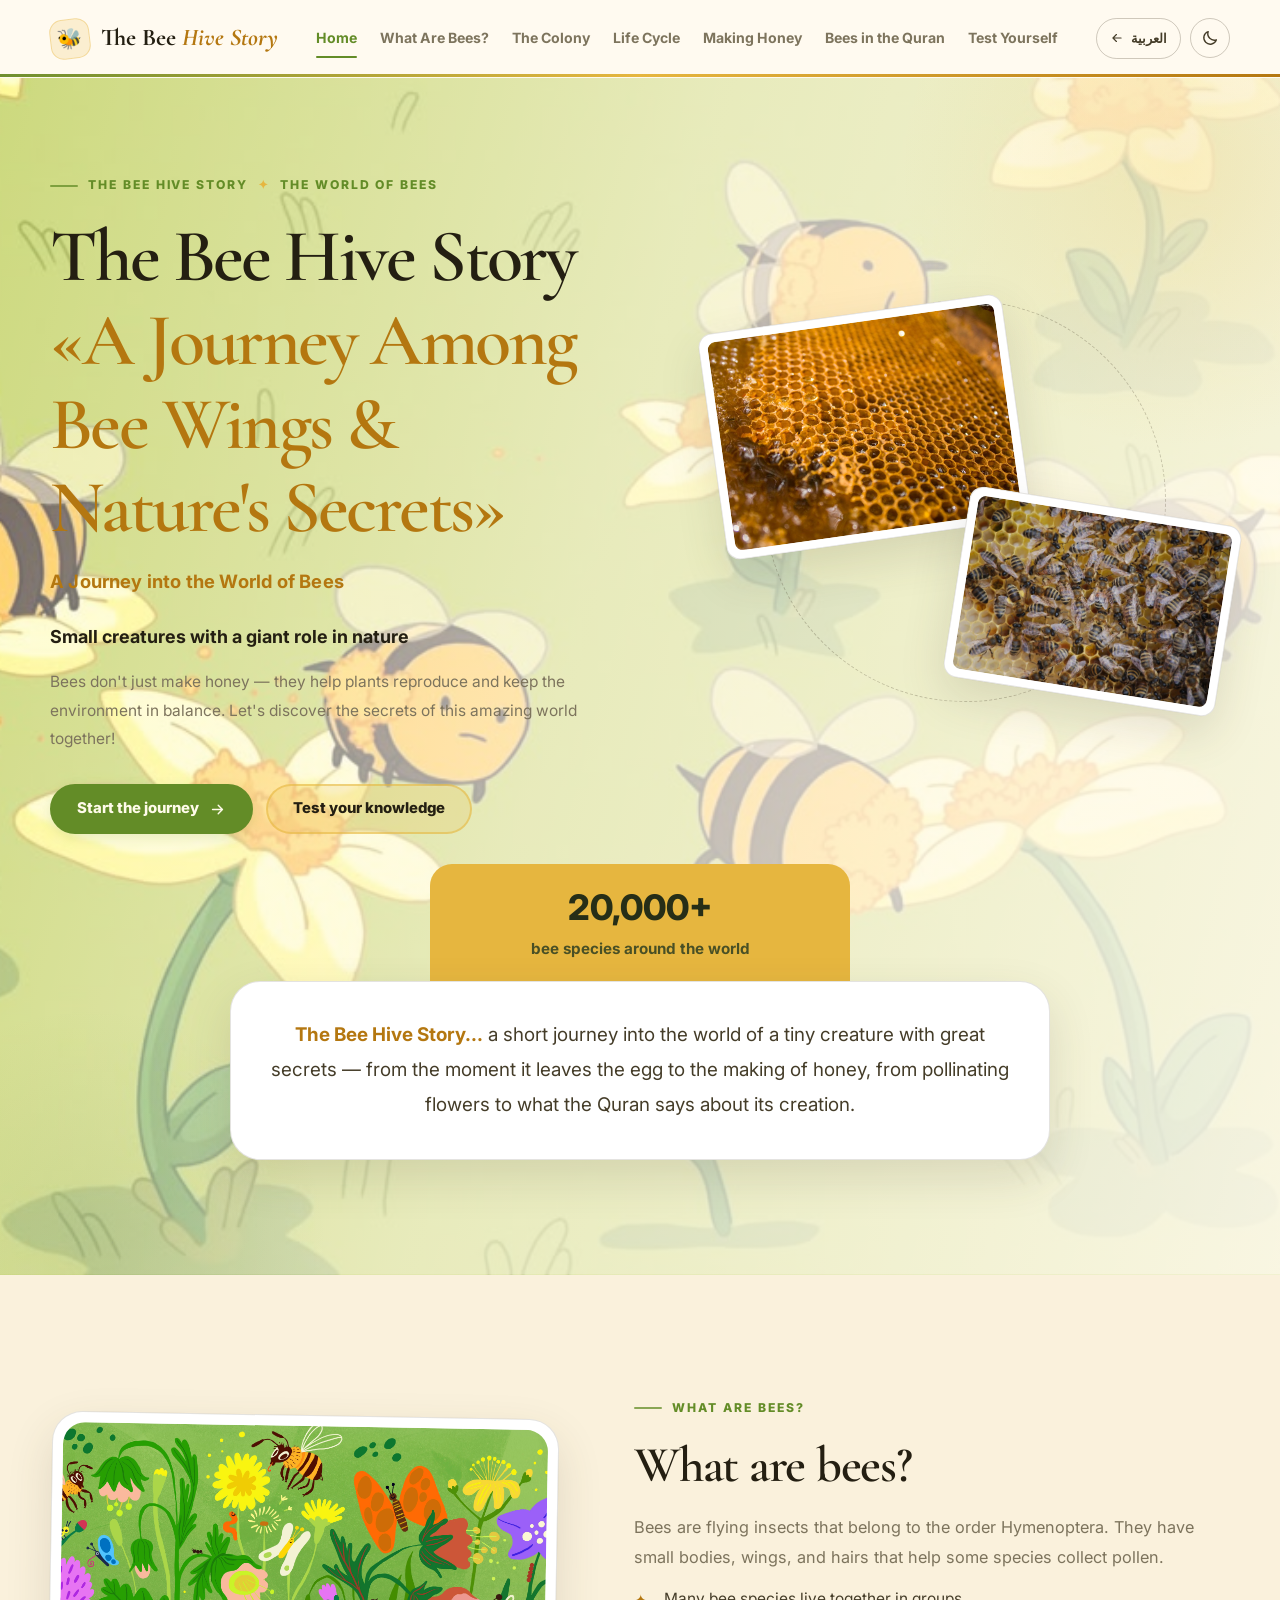
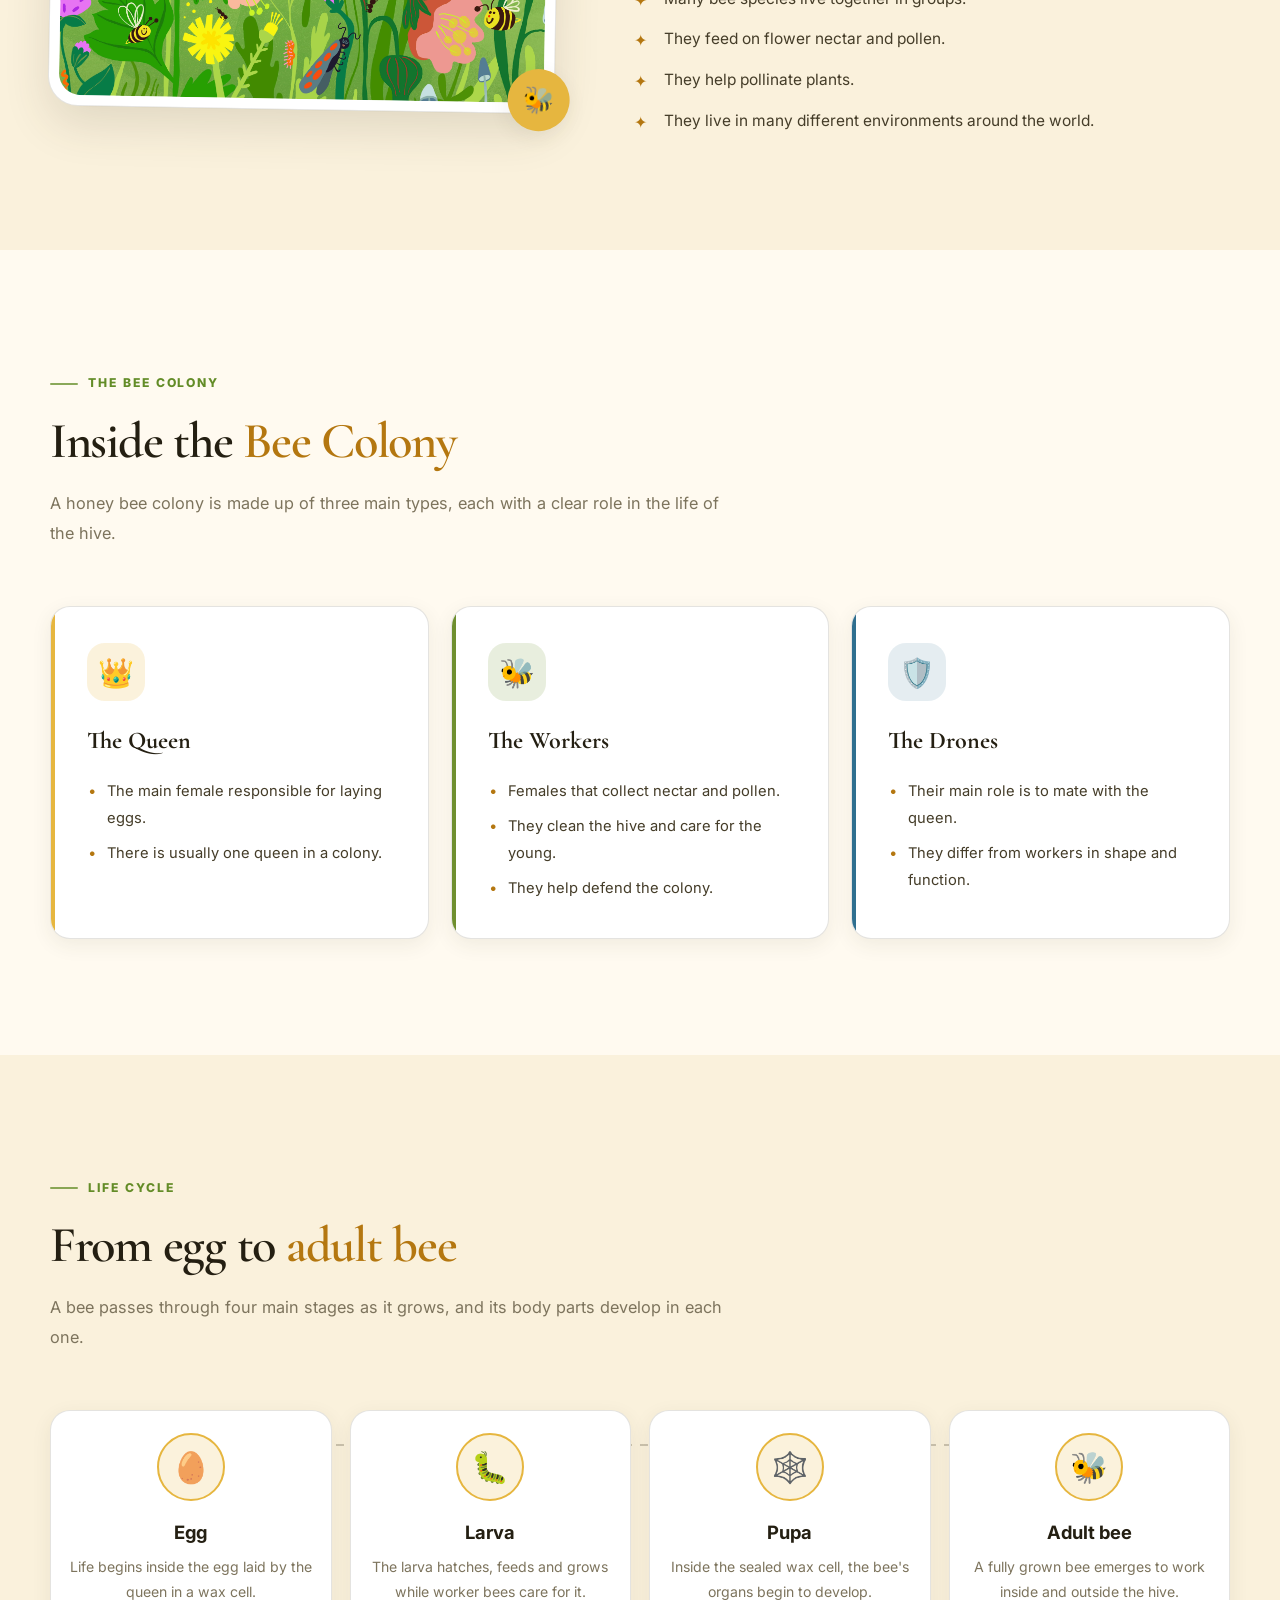
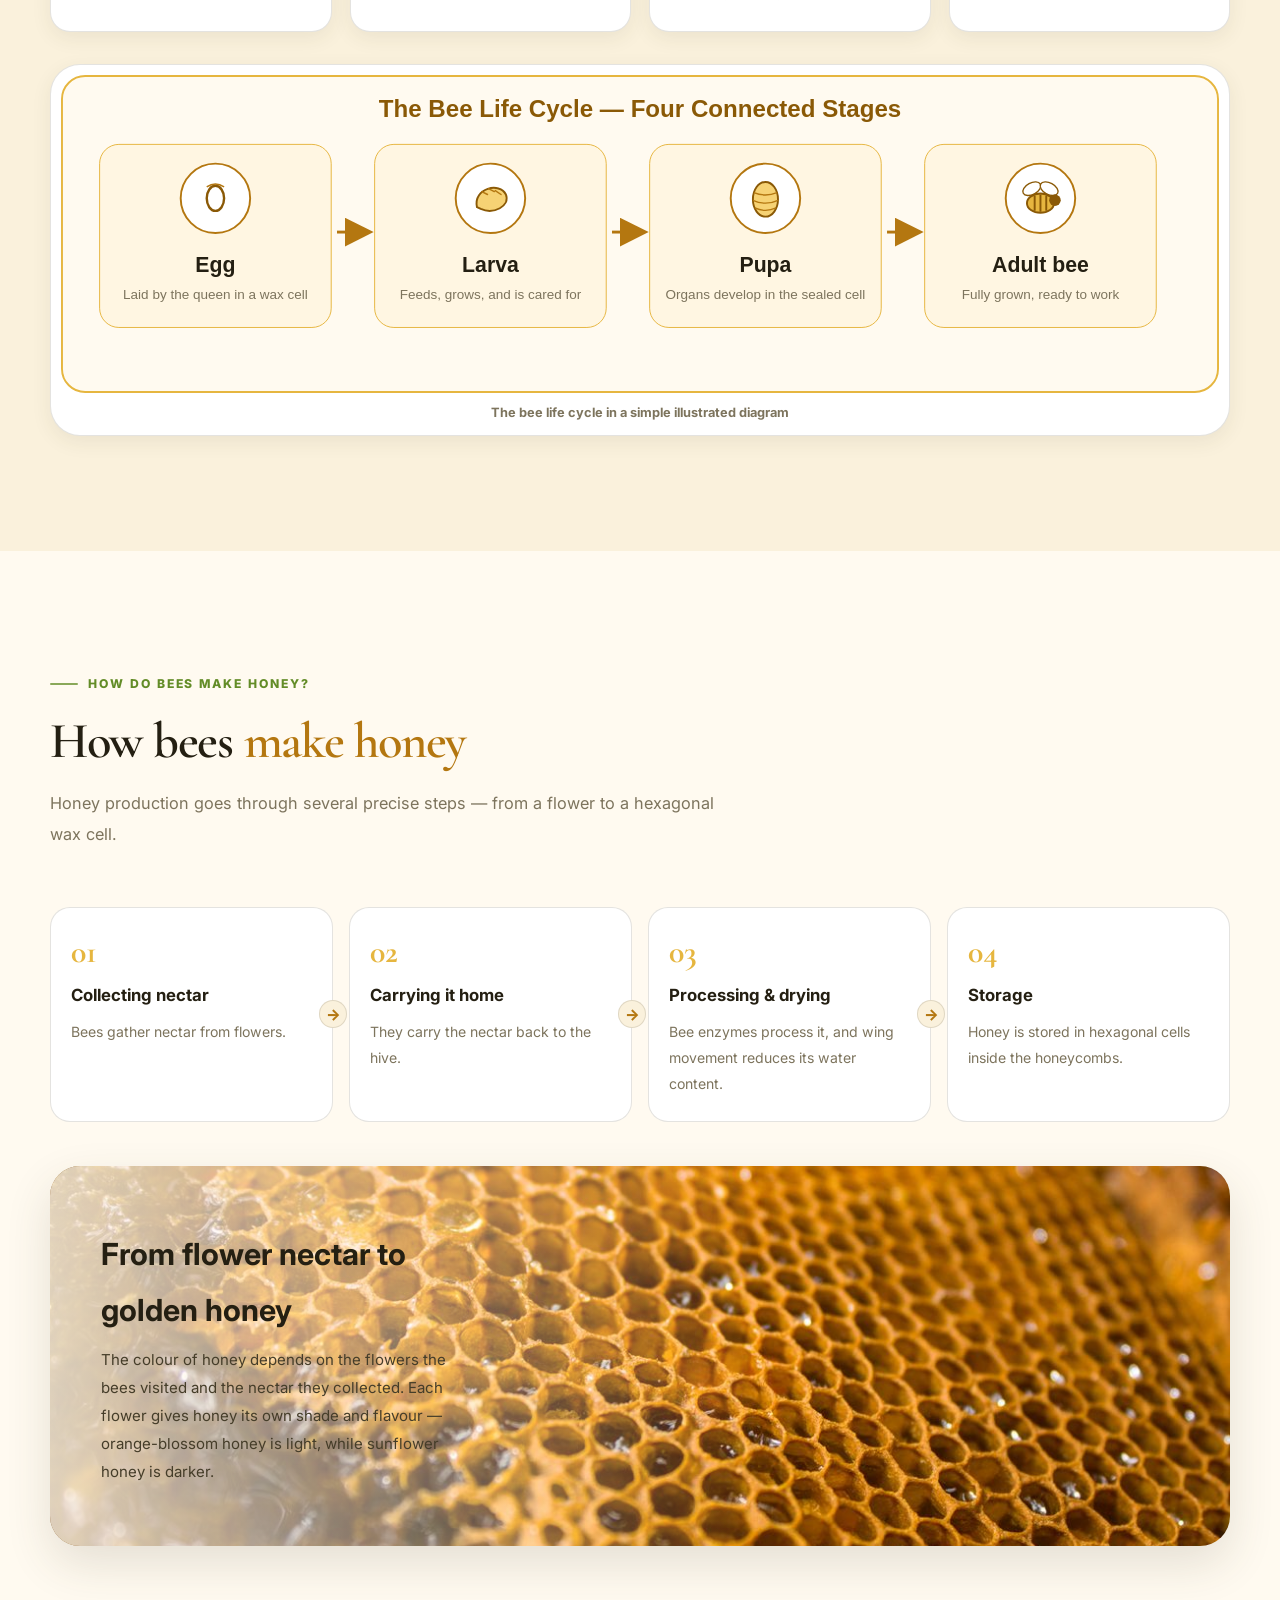
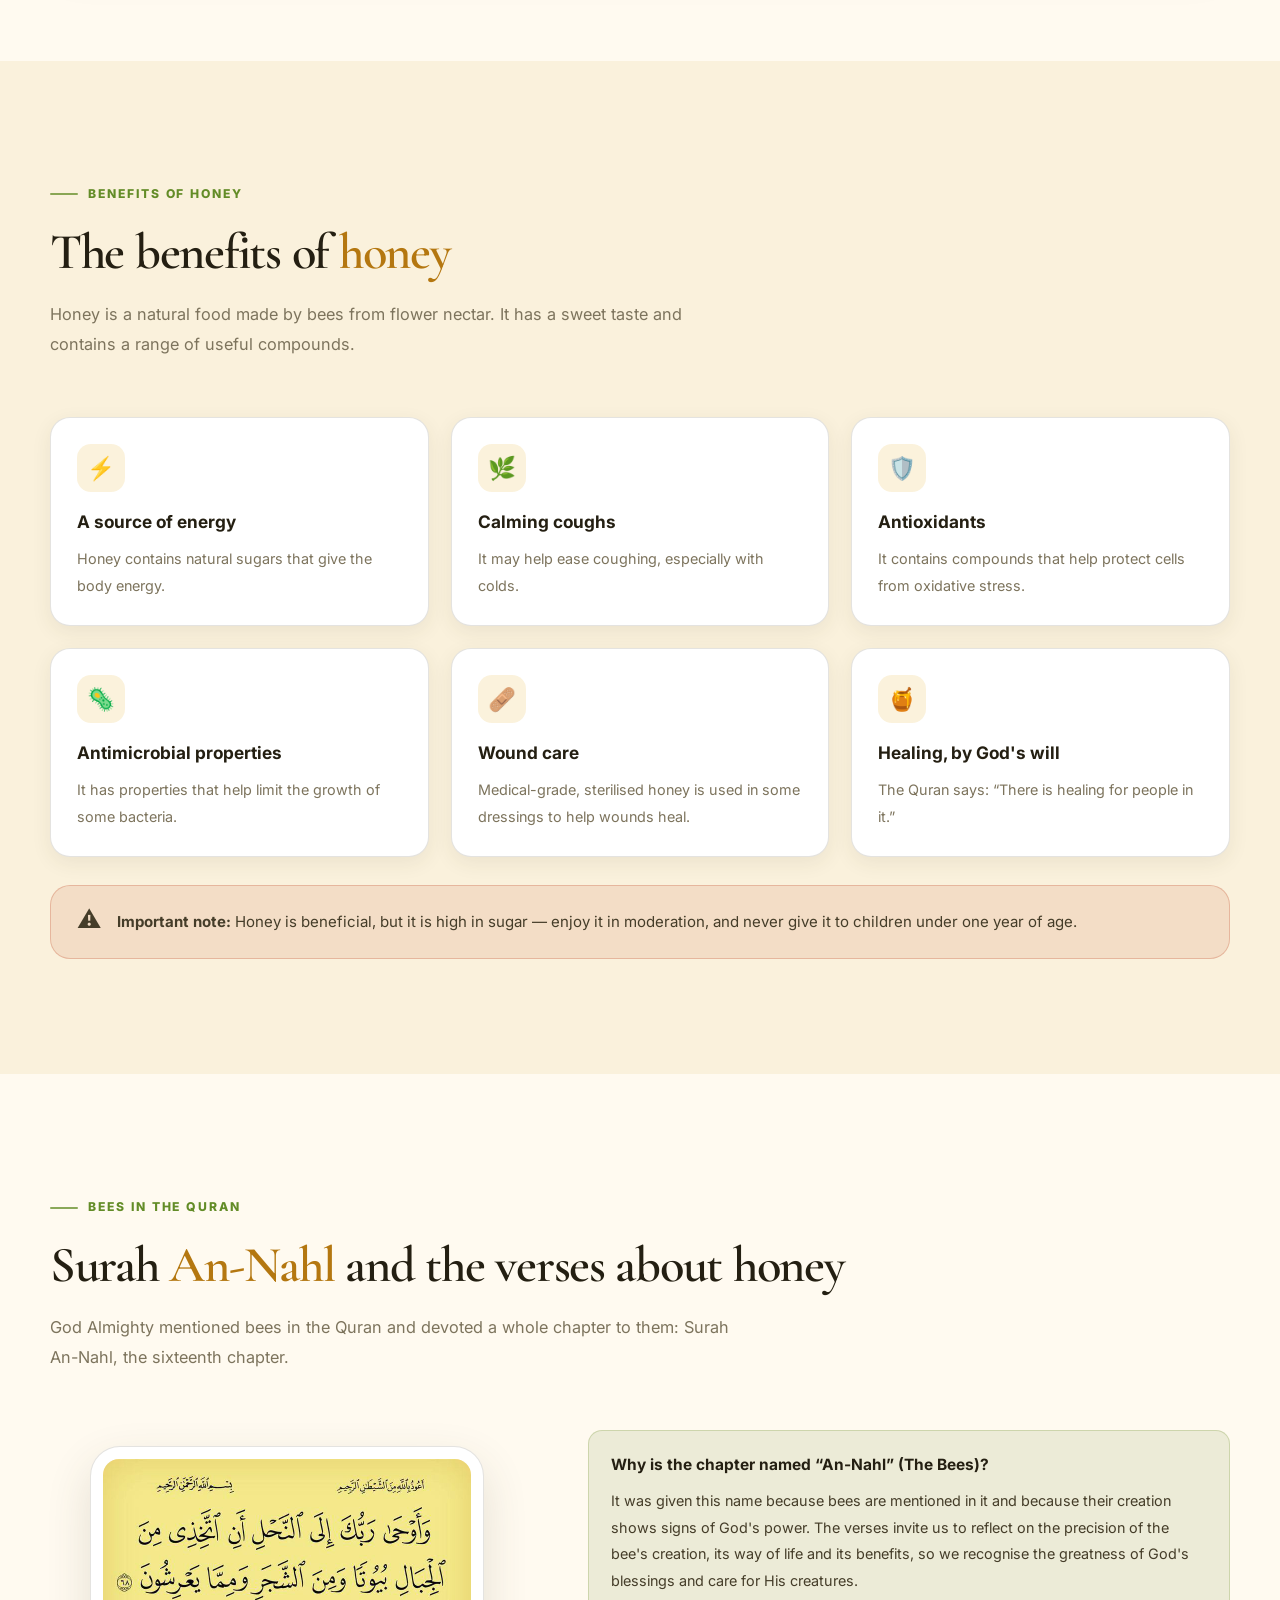
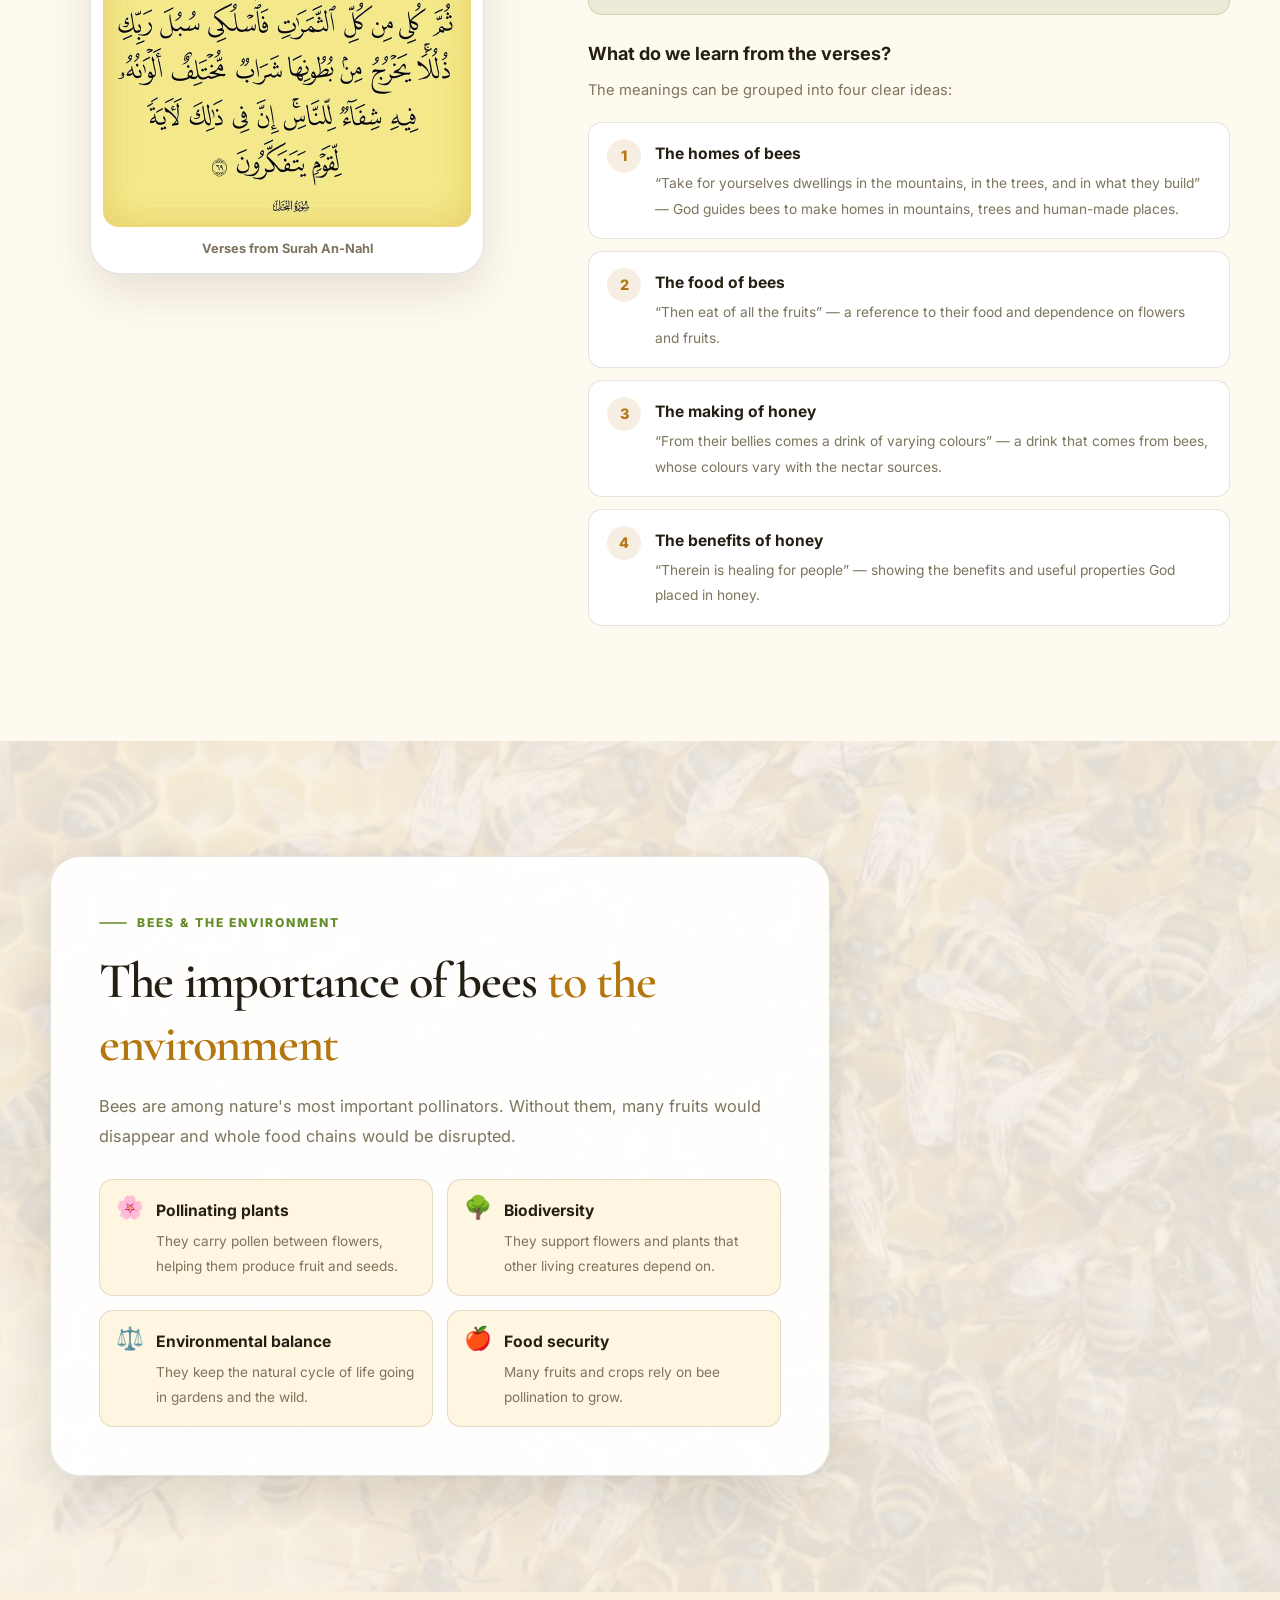
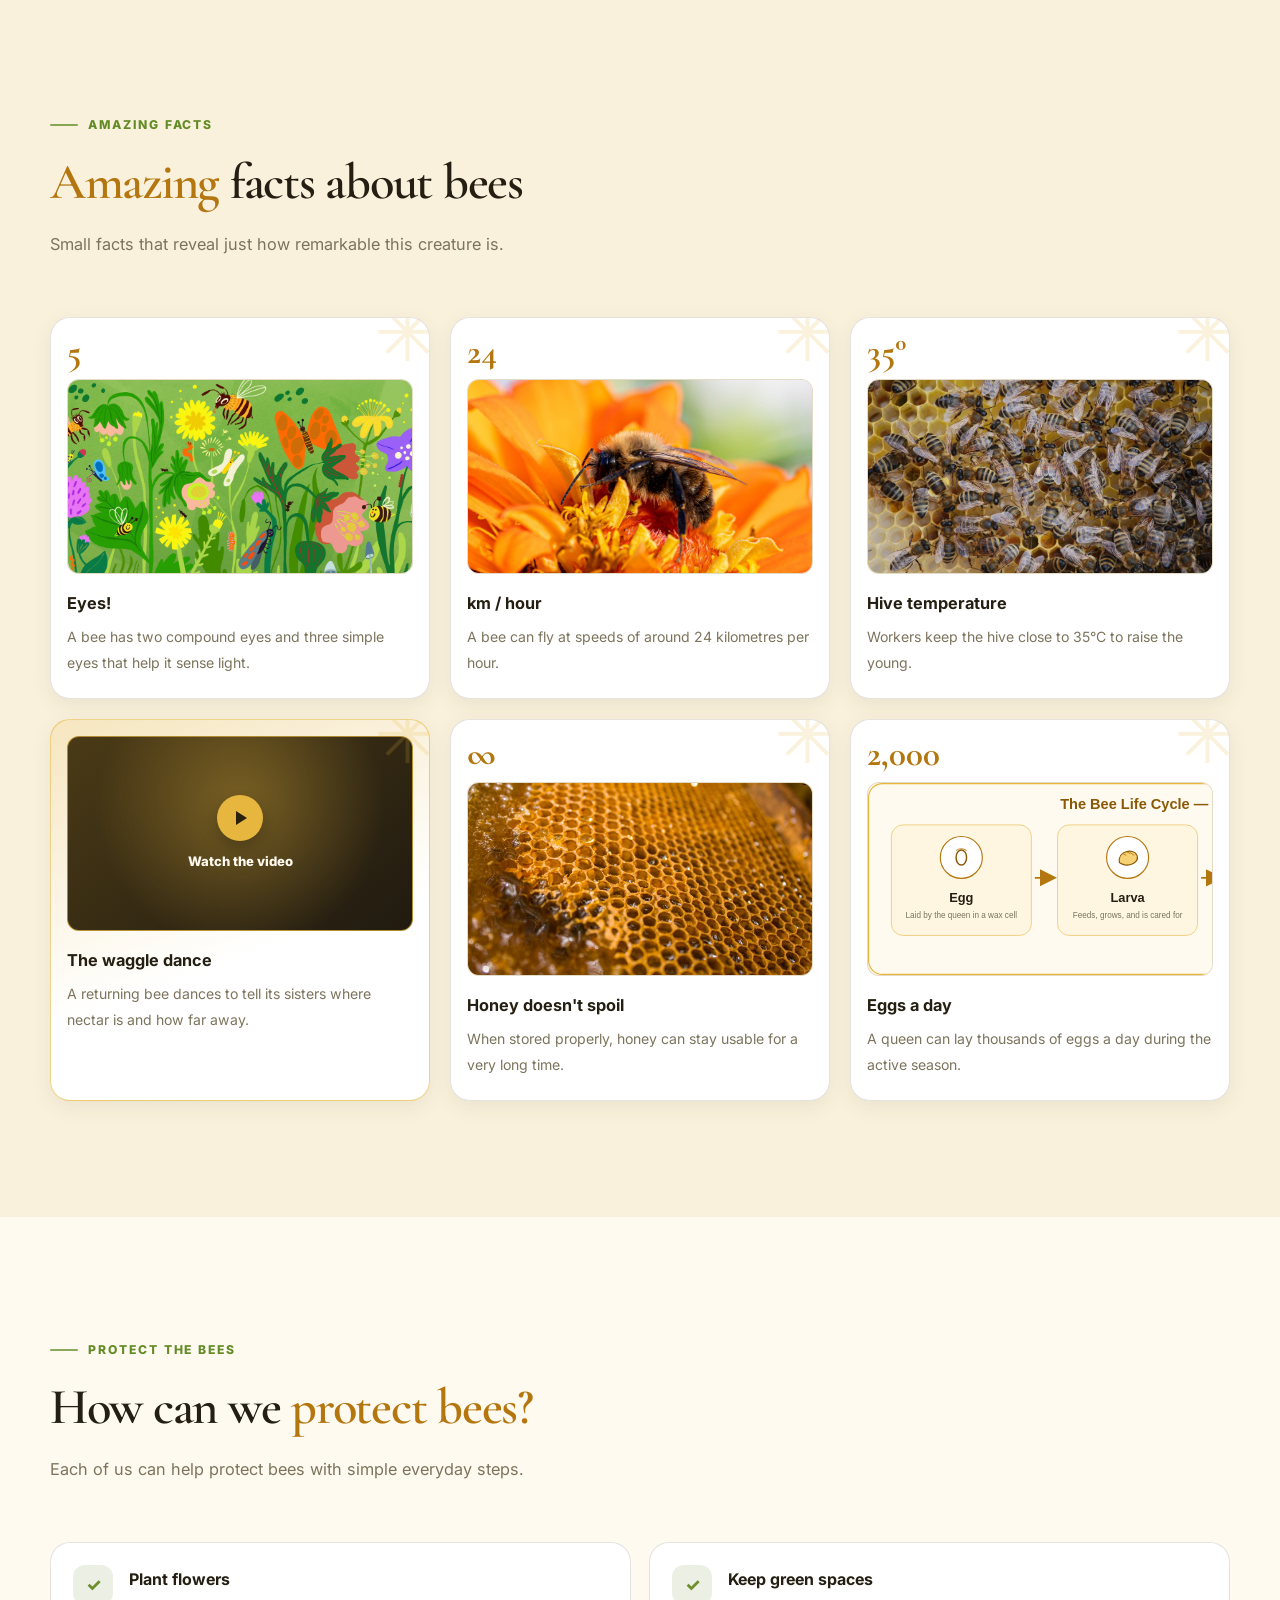
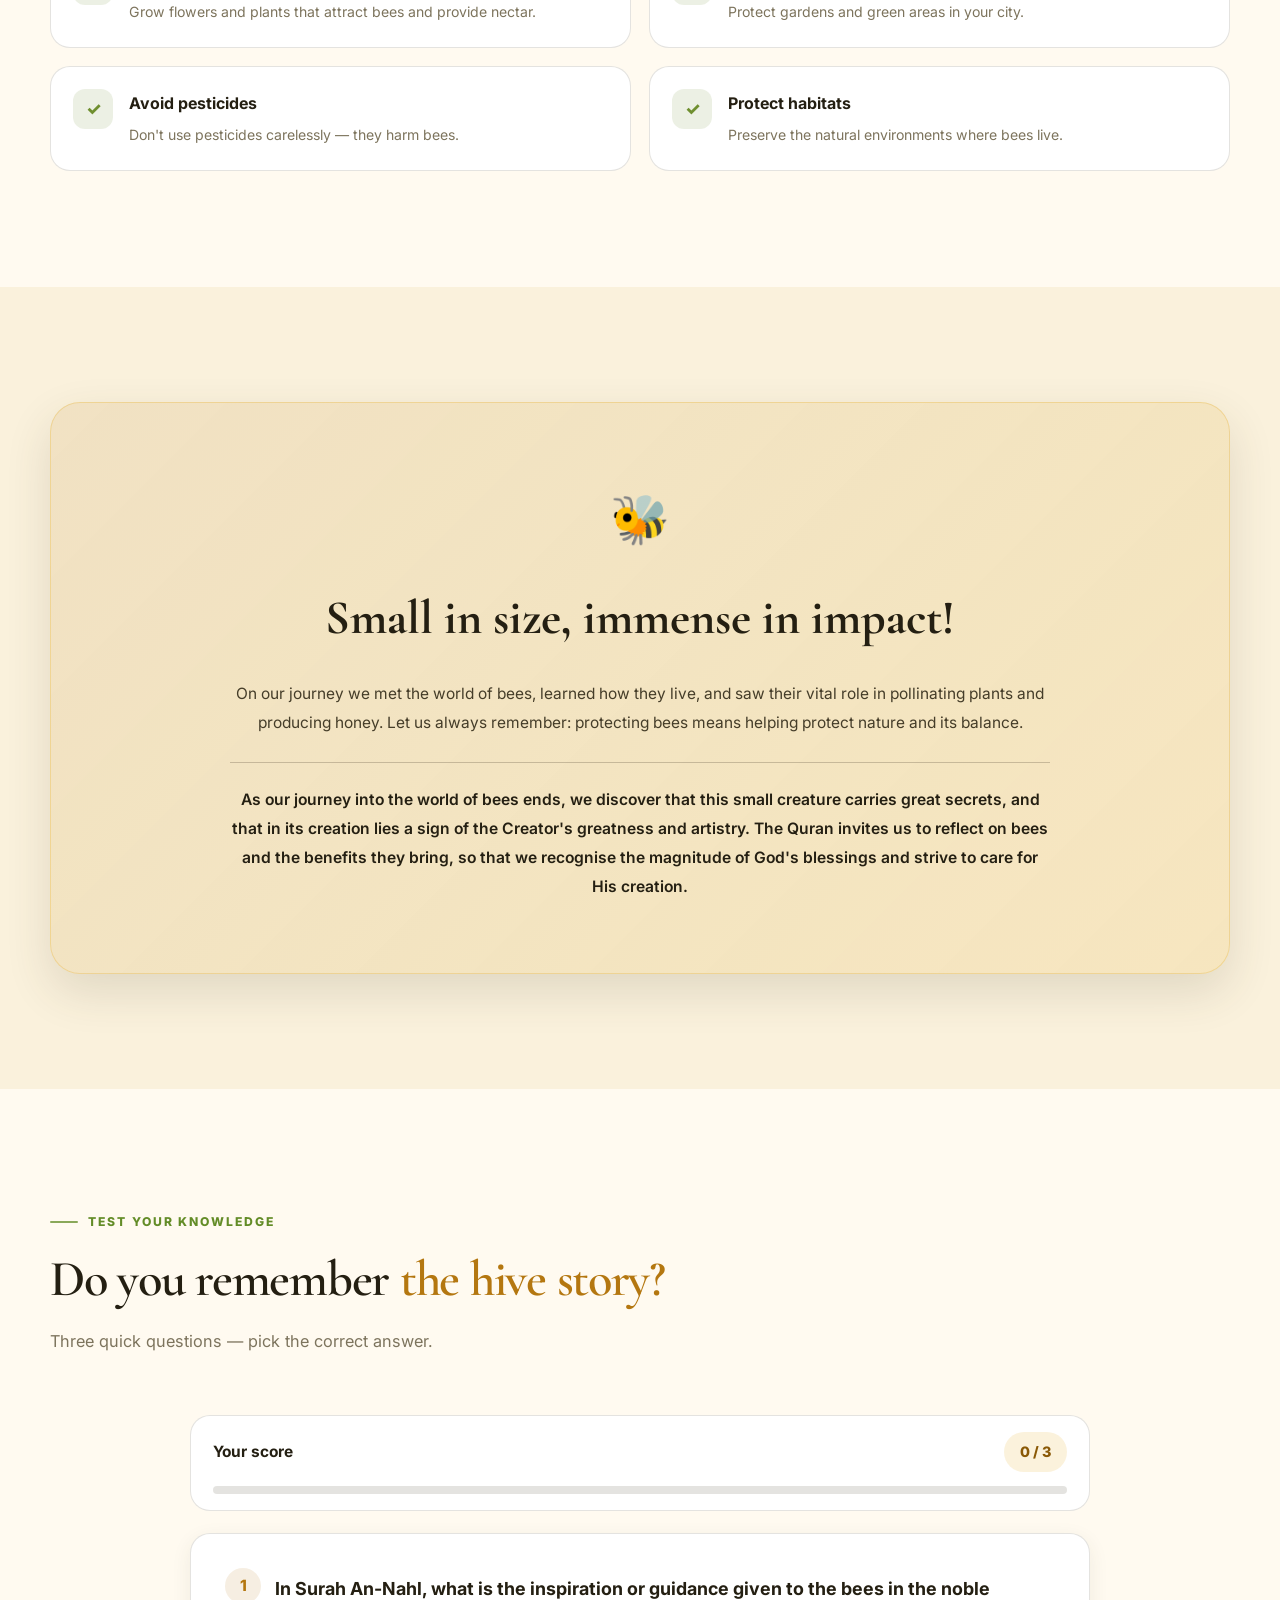
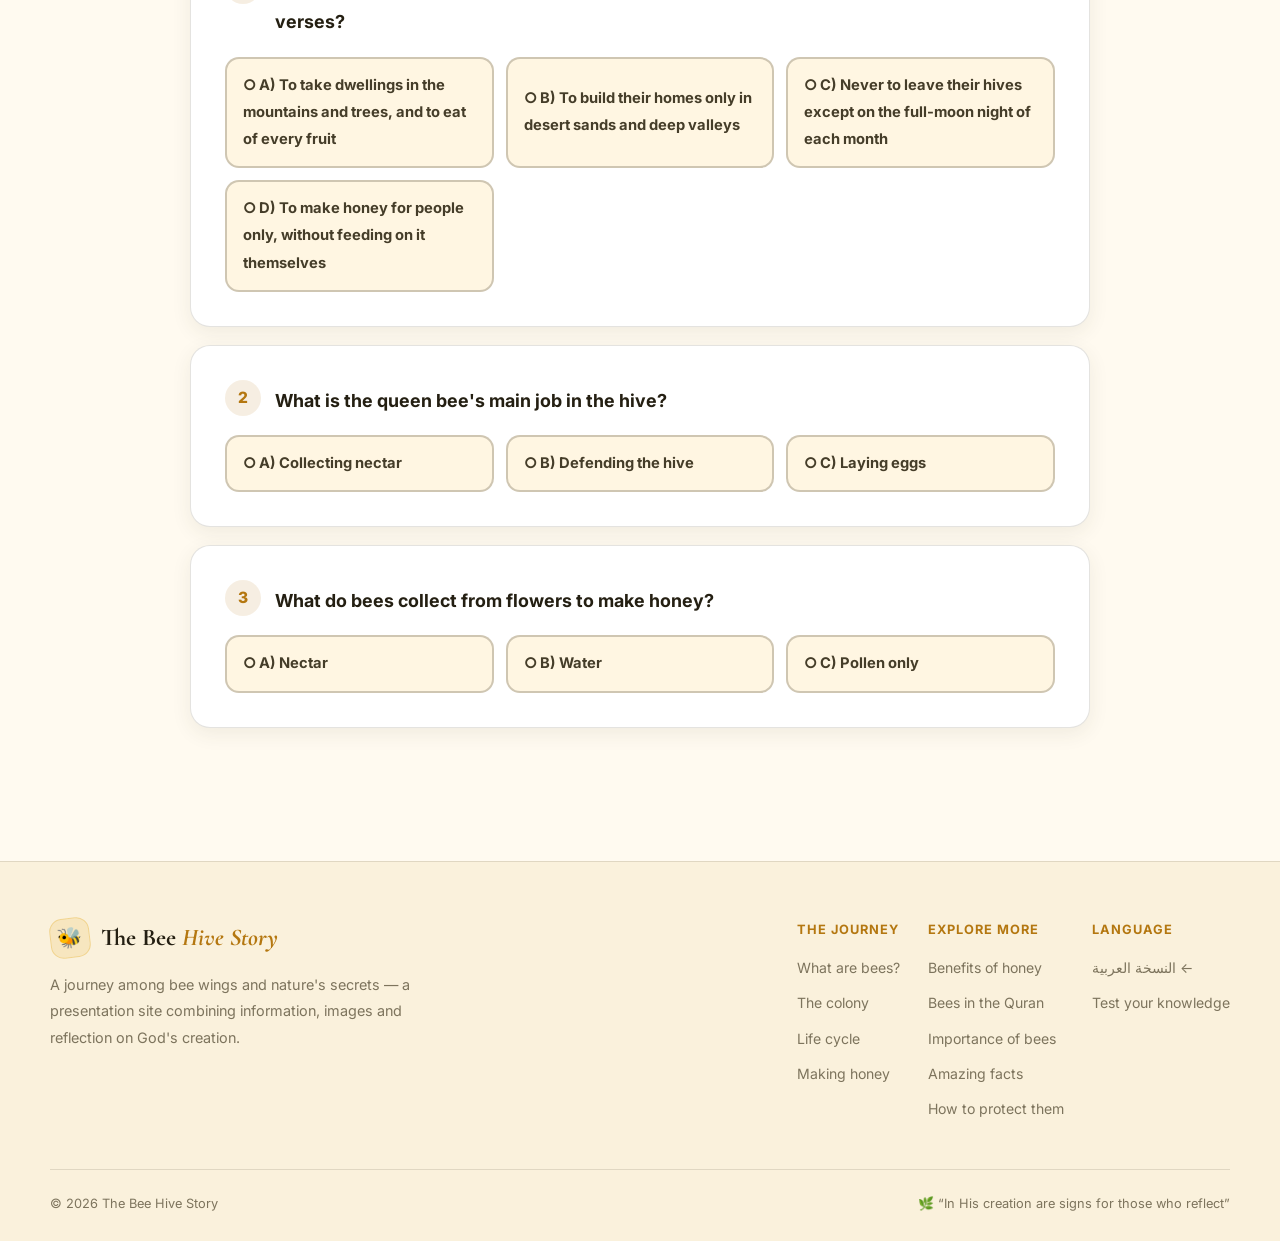
==== commit 903430c8: "Edit Home Page" ====
--- a/en.html
+++ b/en.html
@@ -93,13 +93,6 @@
             </a>
             <a class="btn btn--ghost" href="#quiz">Test your knowledge</a>
           </div>
-
-          <div class="hero-stats">
-            <p class="stats-title">Quick numbers about the world of bees</p>
-            <div class="stat"><strong>20,000+</strong><span>bee species around the world</span></div>
-            <div class="stat"><strong>3</strong><span>types inside one hive: queen, workers and drones</span></div>
-            <div class="stat"><strong>4</strong><span>life stages: egg, larva, pupa and adult</span></div>
-          </div>
         </div>
 
         <div class="hero-art reveal" aria-label="Images from the world of bees and honeycombs">
@@ -113,8 +106,15 @@
       </div>
 
       <div class="container">
-        <div class="intro-banner reveal">
-          <p><strong>The Bee Hive Story...</strong> a short journey into the world of a tiny creature with great secrets — from the moment it leaves the egg to the making of honey, from pollinating flowers to what the Quran says about its creation.</p>
+        <div class="stacked-intro reveal">
+          <div class="stats-tab">
+            <strong>20,000+</strong>
+            <span>bee species around the world</span>
+          </div>
+
+          <div class="intro-banner">
+            <p><strong>The Bee Hive Story...</strong> a short journey into the world of a tiny creature with great secrets — from the moment it leaves the egg to the making of honey, from pollinating flowers to what the Quran says about its creation.</p>
+          </div>
         </div>
       </div>
     </section>
--- a/assets/css/style.css
+++ b/assets/css/style.css
@@ -471,6 +471,7 @@
 .hero-stamp span { font-size: 1.5rem; display: block; }
 
 /* ---------- Intro banner ---------- */
+
 .intro-banner {
   position: relative;
   z-index: 2;
@@ -490,6 +491,72 @@
   color: var(--text);
 }
 .intro-banner strong { color: var(--accent); }
+
+
+/* ==========================================================================
+   تصميم البطاقتين المتداخلتين (الرقم بالأعلى والنص الافتتاحي بالأسفل)
+   ========================================================================== */
+.stacked-intro {
+  position: relative;
+  z-index: 2;
+  max-width: 820px;
+  margin-inline: auto;
+  margin-top: 30px;
+  display: flex;
+  flex-direction: column;
+  align-items: center;
+}
+
+/* البطاقة العلوية الصفراء (الأصغر عرضاً) */
+.stats-tab {
+  width: min(80%, 420px);
+  margin-inline: auto;
+  background: var(--gold);
+  color: #262e17;
+  padding: 24px 20px 36px; /* مساحة سفلية إضافية لأن الصندوق الأبيض سيغطي حافتها */
+  border-radius: 22px 22px 0 0;
+  text-align: center;
+  box-shadow: 0 4px 15px rgba(0, 0, 0, 0.05)
+  position: relative;
+  z-index: 1;
+}
+
+.stats-tab strong {
+  display: block;
+  font-size: 2.2rem;
+  font-weight: 800;
+  line-height: 1.1;
+  color: #262e17
+}
+
+.stats-tab span {
+  display: block;
+  margin-top: 8px;
+  font-size: 0.95rem;
+  font-weight: 700;
+  color: #394523;
+  opacity: 0.9;
+}
+
+/* البطاقة السفلية البيضاء (الأعرض وتغطي الحافة السفلية للبطاقة الصفراء) */
+.stacked-intro .intro-banner {
+  width: 100%;
+  margin-top: -18px !important; /* هذا السالب هو سر التداخل الأنيق مثل الصورة */
+  position: relative;
+  z-index: 2;
+  background: var(--surface);
+  border: 1px solid var(--line);
+  border-radius: var(--radius-lg);
+  box-shadow: var(--shadow-md);
+  padding: 36px 32px;
+  text-align: center;
+}
+
+/* ضبط الألوان في الوضع الليلي */
+:root[data-theme="dark"] .stats-tab {
+  background: #d97706; /* الدرجة البنية العسلية التي اخترناها للوضع الليلي */
+  color: #fffaf0;
+}
 
 /* ---------- Generic split layout ---------- */
 .split {
@@ -1222,3 +1289,102 @@
   .reveal { opacity: 1; transform: none; }
   body { background: #fff; color: #000; }
 }
+
+/* ==========================================================================
+   إضافة لمسات لونية أخضر طبيعي متناسق مع ألوان الموقع
+   ========================================================================== */
+:root {
+  /* تعريف درجة أخضر جديدة وحيوية تناسب الطبيعة والنحل */
+  --accent-green: #638c27;        
+  --accent-green-soft: rgba(99, 140, 39, 0.15);
+}
+
+:root[data-theme="dark"] {
+  --accent-green: #d97706;        /* بني عسلي دافئ ومشرق في الوضع الليلي */
+  --accent-green-soft: rgba(217, 119, 6, 0.18);
+}
+
+/* 1. جعل الأزرار الرئيسية في الوضع الليلي بلون بني عسلي دافئ */
+:root[data-theme="dark"] .btn--primary {
+  background: #b45309 !important;
+  color: #fffaf0 !important;
+  border: 2px solid #d97706 !important;
+  box-shadow: 0 4px 12px rgba(217, 119, 6, 0.25) !important;
+}
+:root[data-theme="dark"] .btn--primary:hover {
+  background: #d97706 !important;
+  border-color: #f59e0b !important;
+}
+
+/* 2. تلوين العناوين الفرعية الـ (Eyebrow) بالبني الدافئ في الوضع الليلي */
+:root[data-theme="dark"] .eyebrow {
+  color: #f59e0b !important;
+}
+:root[data-theme="dark"] .eyebrow::before {
+  background: #f59e0b !important;
+}
+
+/* 3. تلوين الأيقونات وروابط القائمة بالبني العسلي المتناسق */
+:root[data-theme="dark"] .role-card--worker .role-icon {
+  background: rgba(217, 119, 6, 0.18) !important;
+  color: #f59e0b !important;
+}
+
+:root[data-theme="dark"] .nav a:hover, 
+:root[data-theme="dark"] .nav a.is-active { 
+  color: #f59e0b !important; 
+}
+:root[data-theme="dark"] .nav a::after {
+  background: #f59e0b !important;
+}
+
+/* 4. تلوين الإجابة الصحيحة في الاختبار بالبني الدافئ في الوضع الليلي */
+:root[data-theme="dark"] .q-option.is-correct { 
+  background: rgba(217, 119, 6, 0.18) !important; 
+  border-color: #f59e0b !important; 
+  color: #f59e0b !important; 
+}
+
+/* 1. جعل الزر الأساسي (Primary) باللون الأخضر الطبيعي الجميل */
+.btn--primary {
+  background: var(--accent-green) !important;
+  color: #fffbea !important;
+  border: 2px solid var(--accent-green) !important;
+  box-shadow: 0 4px 12px var(--accent-green-soft) !important;
+}
+.btn--primary:hover {
+  background: #4e6f1f !important;
+  border-color: #4e6f1f !important;
+  color: #ffffff !important;
+}
+
+/* 2. تلوين العناوين الفرعية الـ (Eyebrow) باللون الأخضر لتعطي طابع طبيعي */
+.eyebrow {
+  color: var(--accent-green) !important;
+}
+
+.eyebrow::before {
+  background: var(--accent-green) !important;
+}
+
+/* 3. تلوين الأيقونات المربعة في قسم المملكة والعاملات باللون الأخضر */
+.role-card--worker .role-icon {
+  background: var(--accent-green-soft) !important;
+  color: var(--accent-green) !important;
+}
+
+/* 4. تلوين روابط القائمة عند التمرير أو التحديد باللون الأخضر */
+.nav a:hover, 
+.nav a.is-active { 
+  color: var(--accent-green) !important; 
+}
+.nav a::after {
+  background: var(--accent-green) !important;
+}
+
+/* 5. جعل أزرار الإجابة الصحيحة في الاختبار (Quiz) بلون أخضر متناسق */
+.q-option.is-correct { 
+  background: var(--accent-green-soft) !important; 
+  border-color: var(--accent-green) !important; 
+  color: var(--accent-green) !important; 
+}
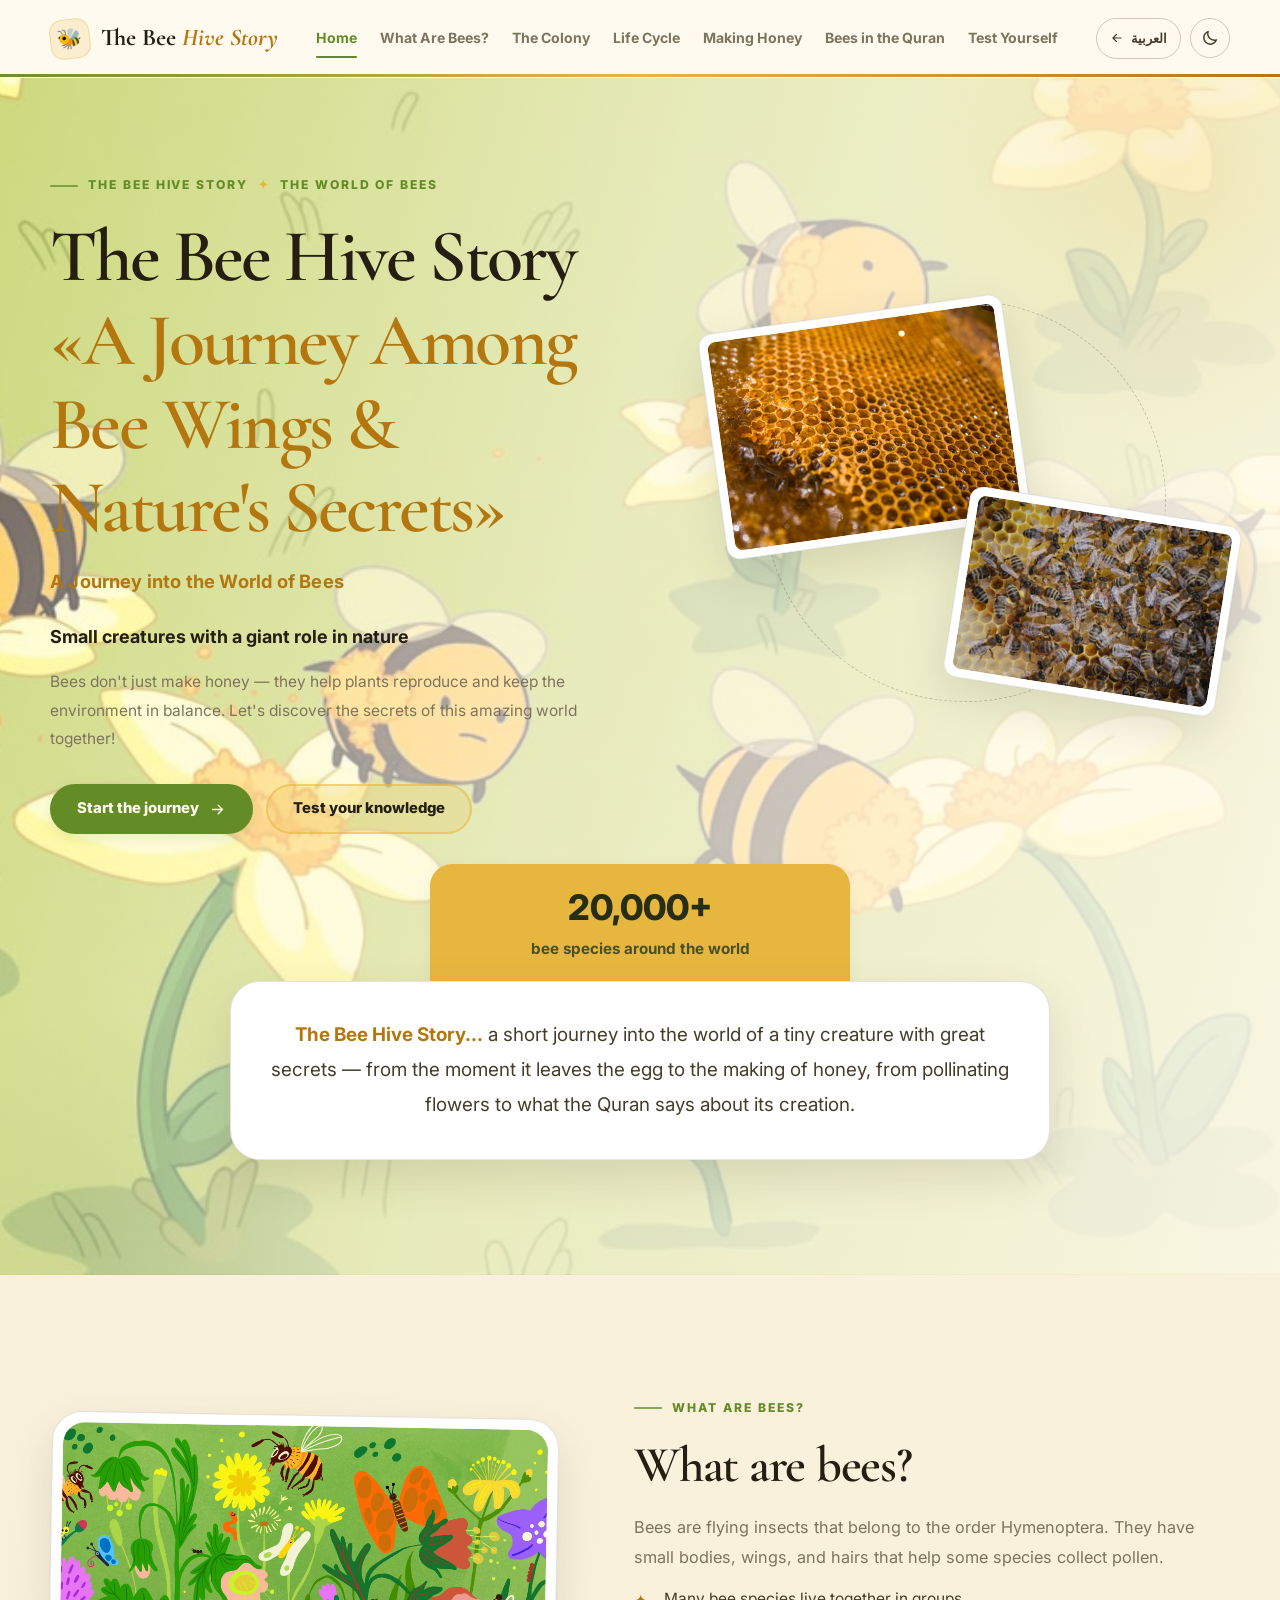
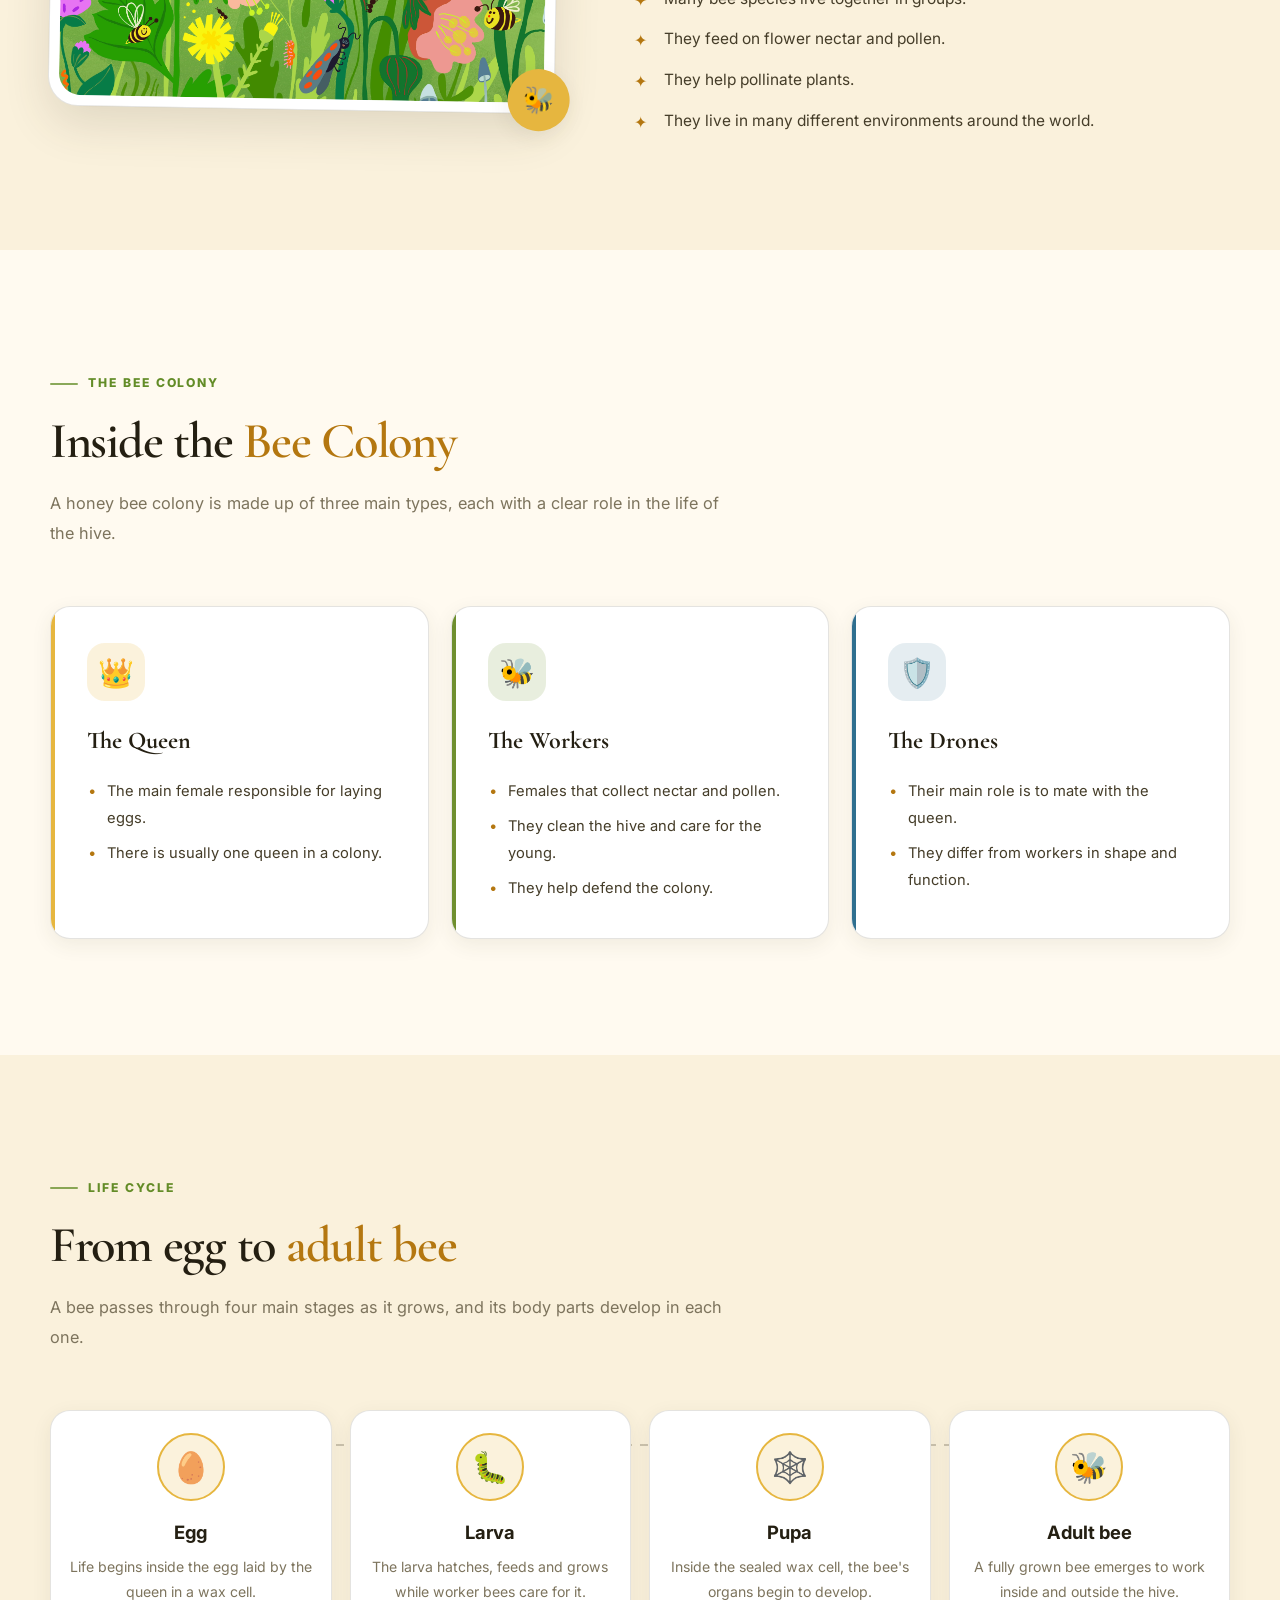
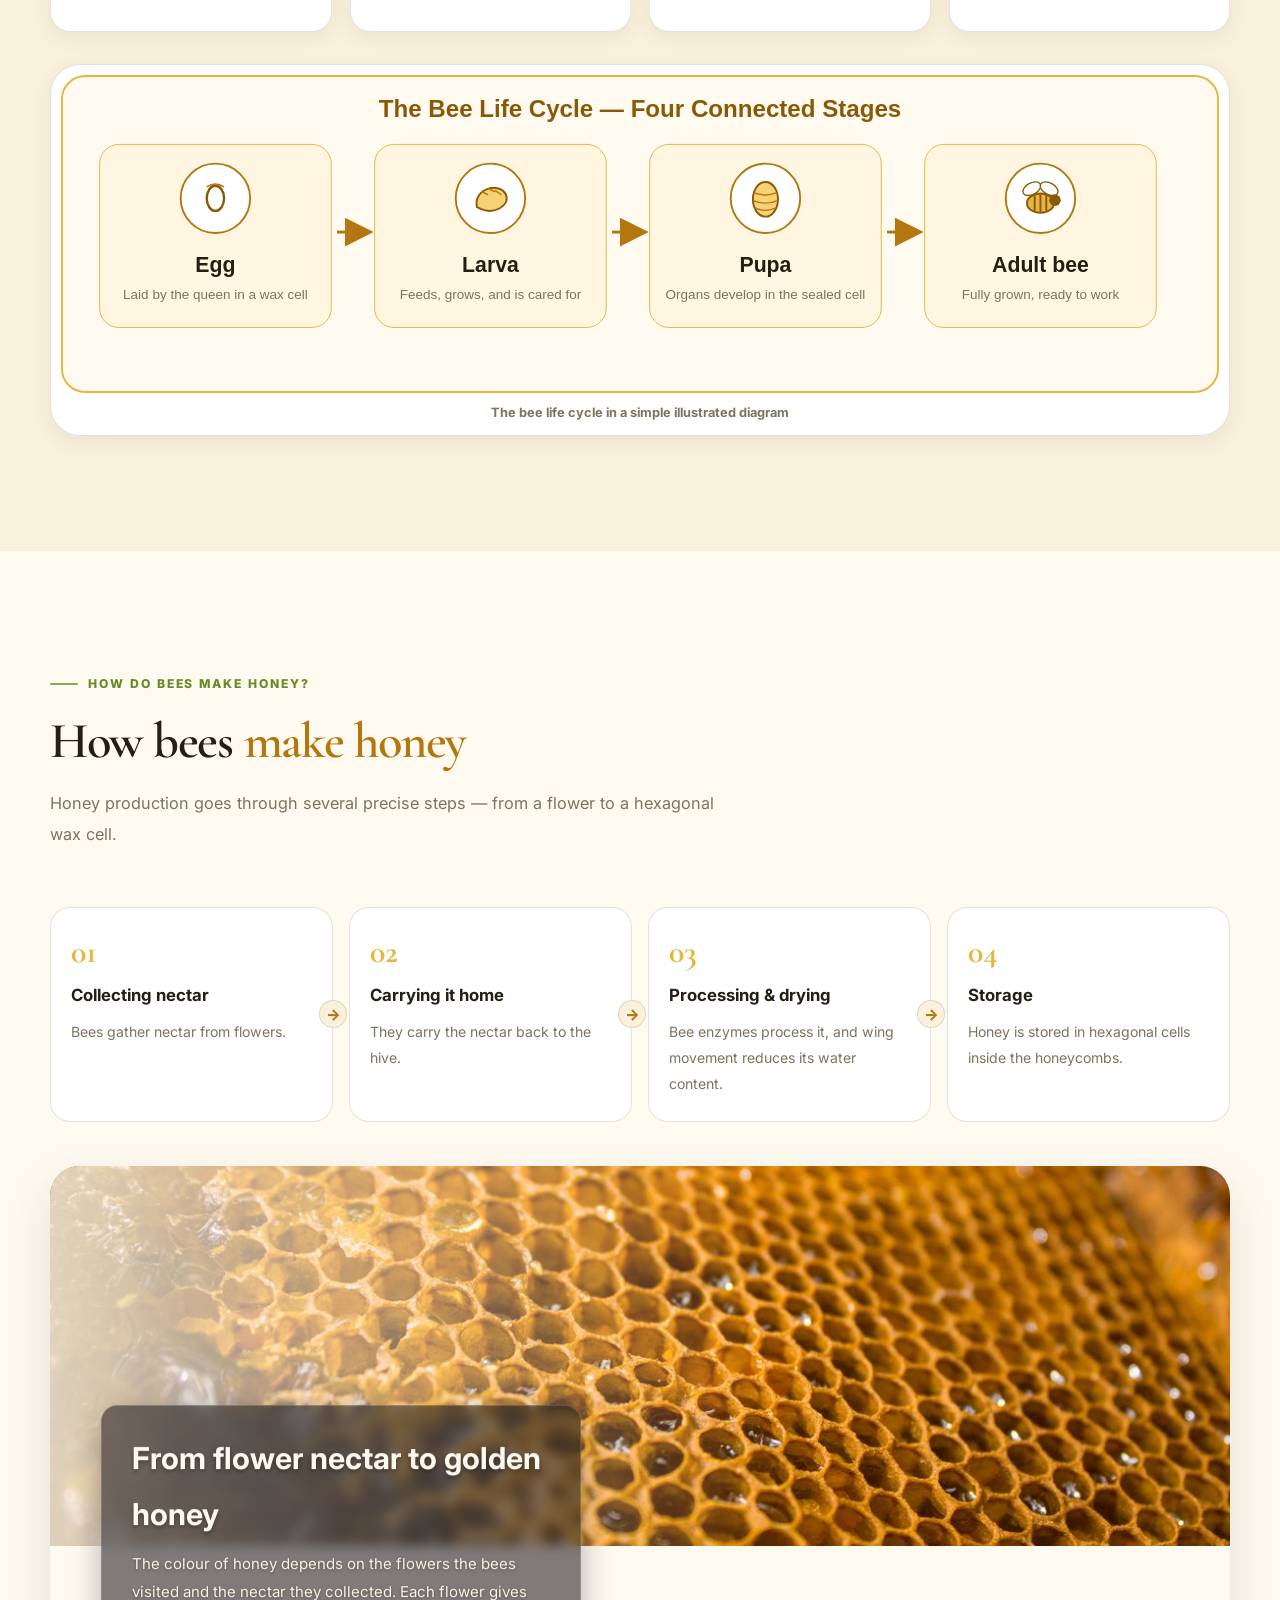
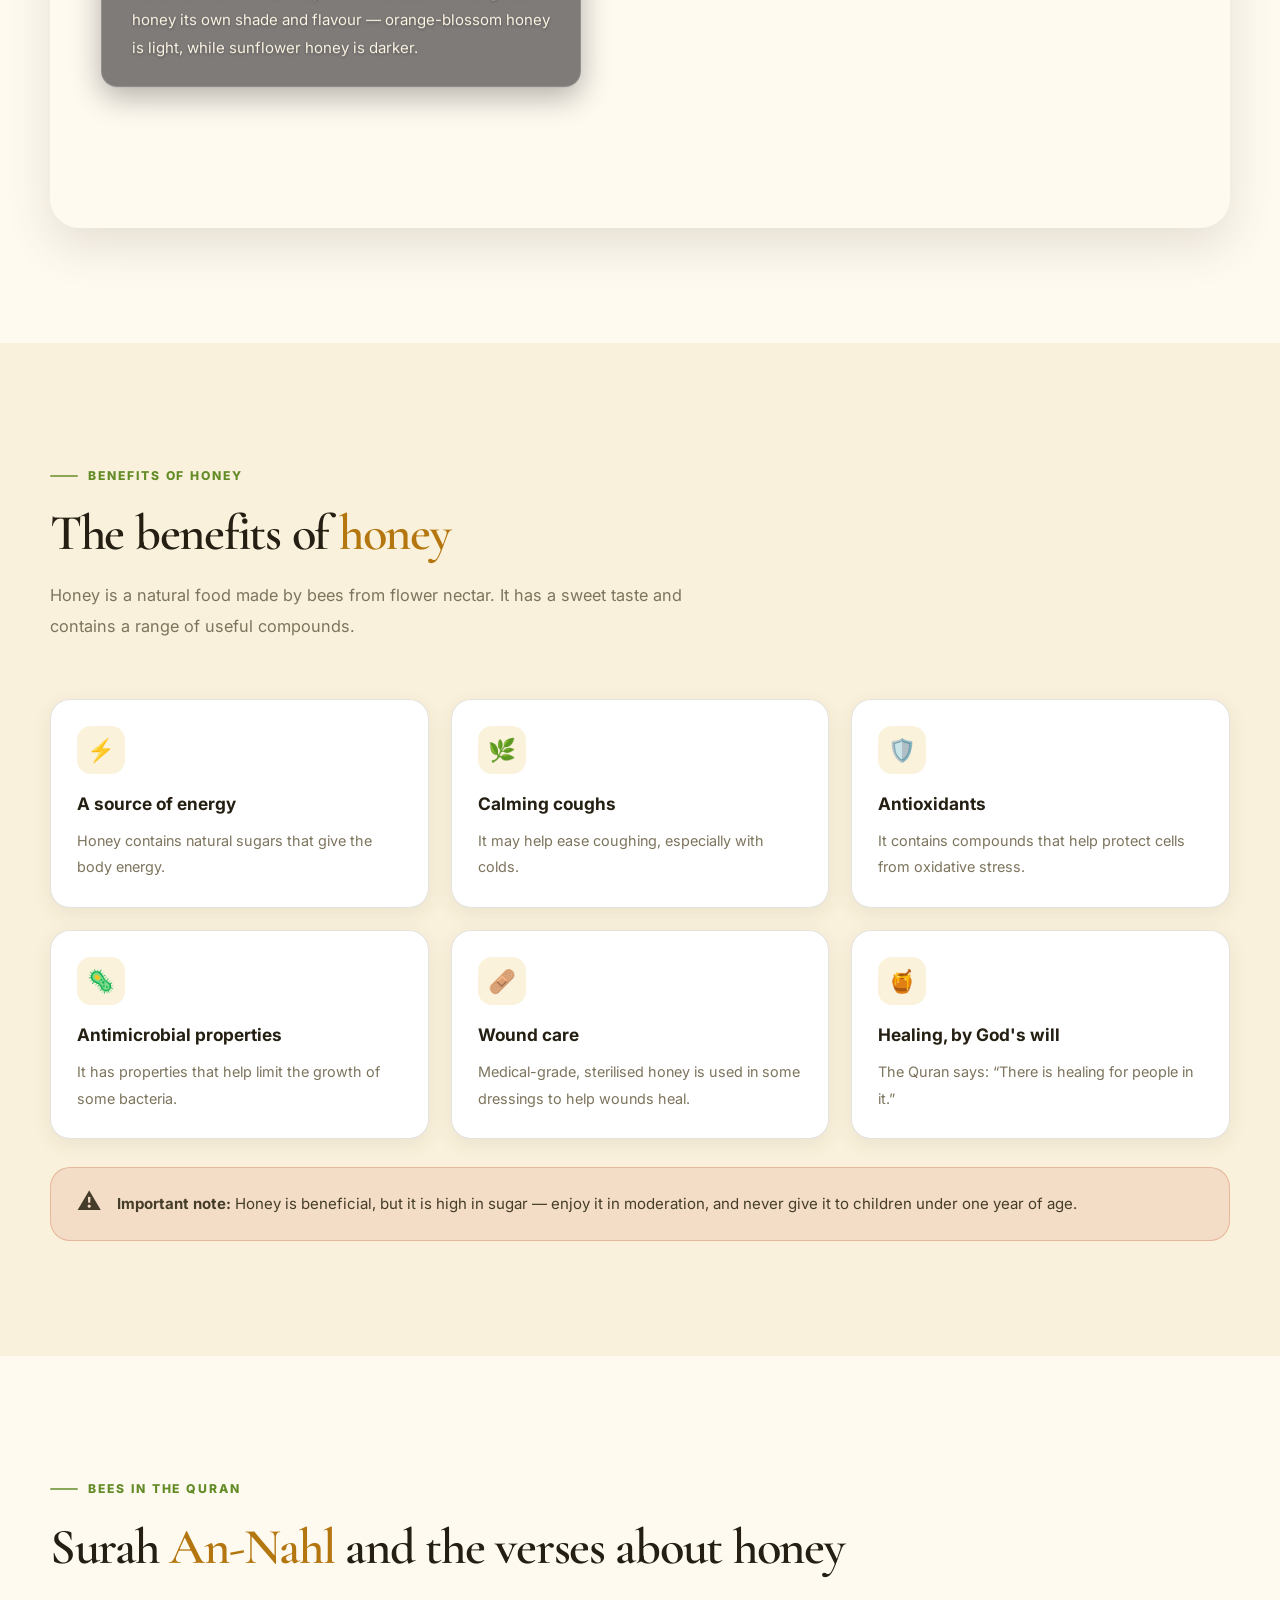
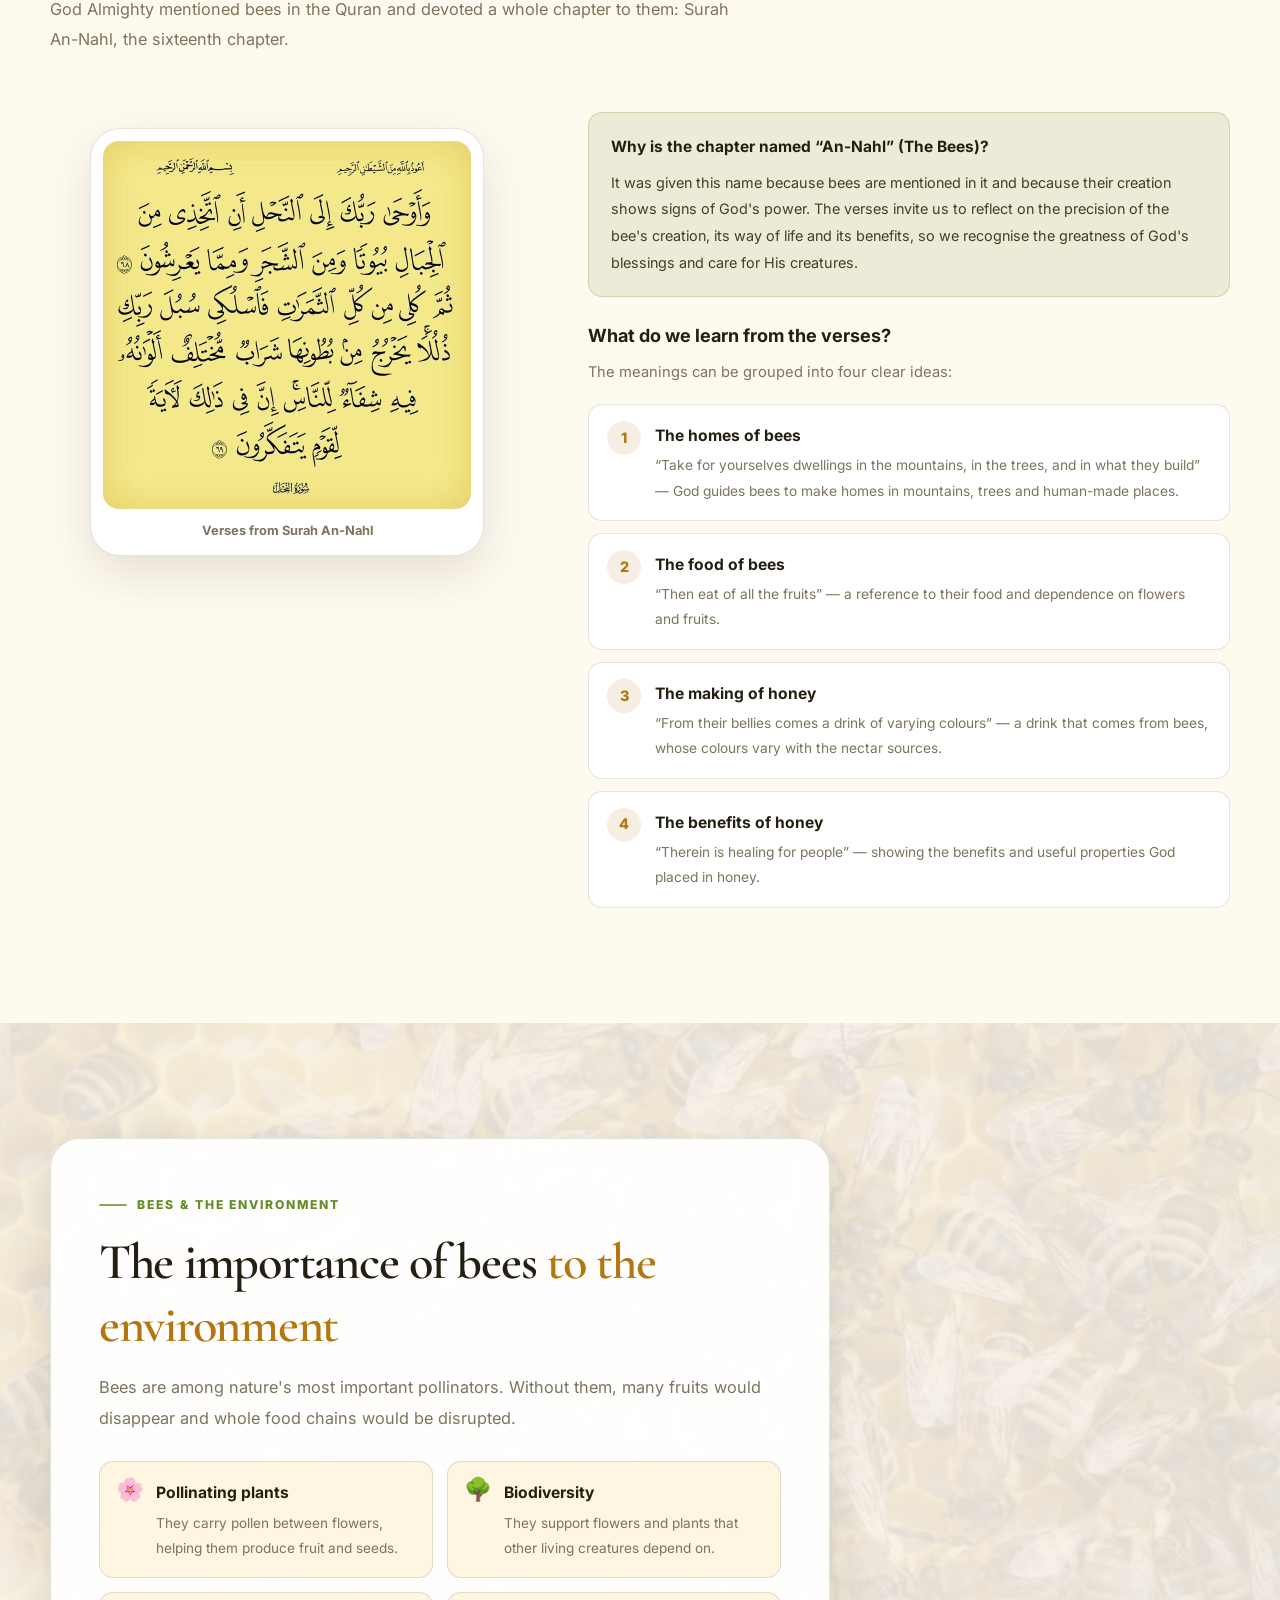
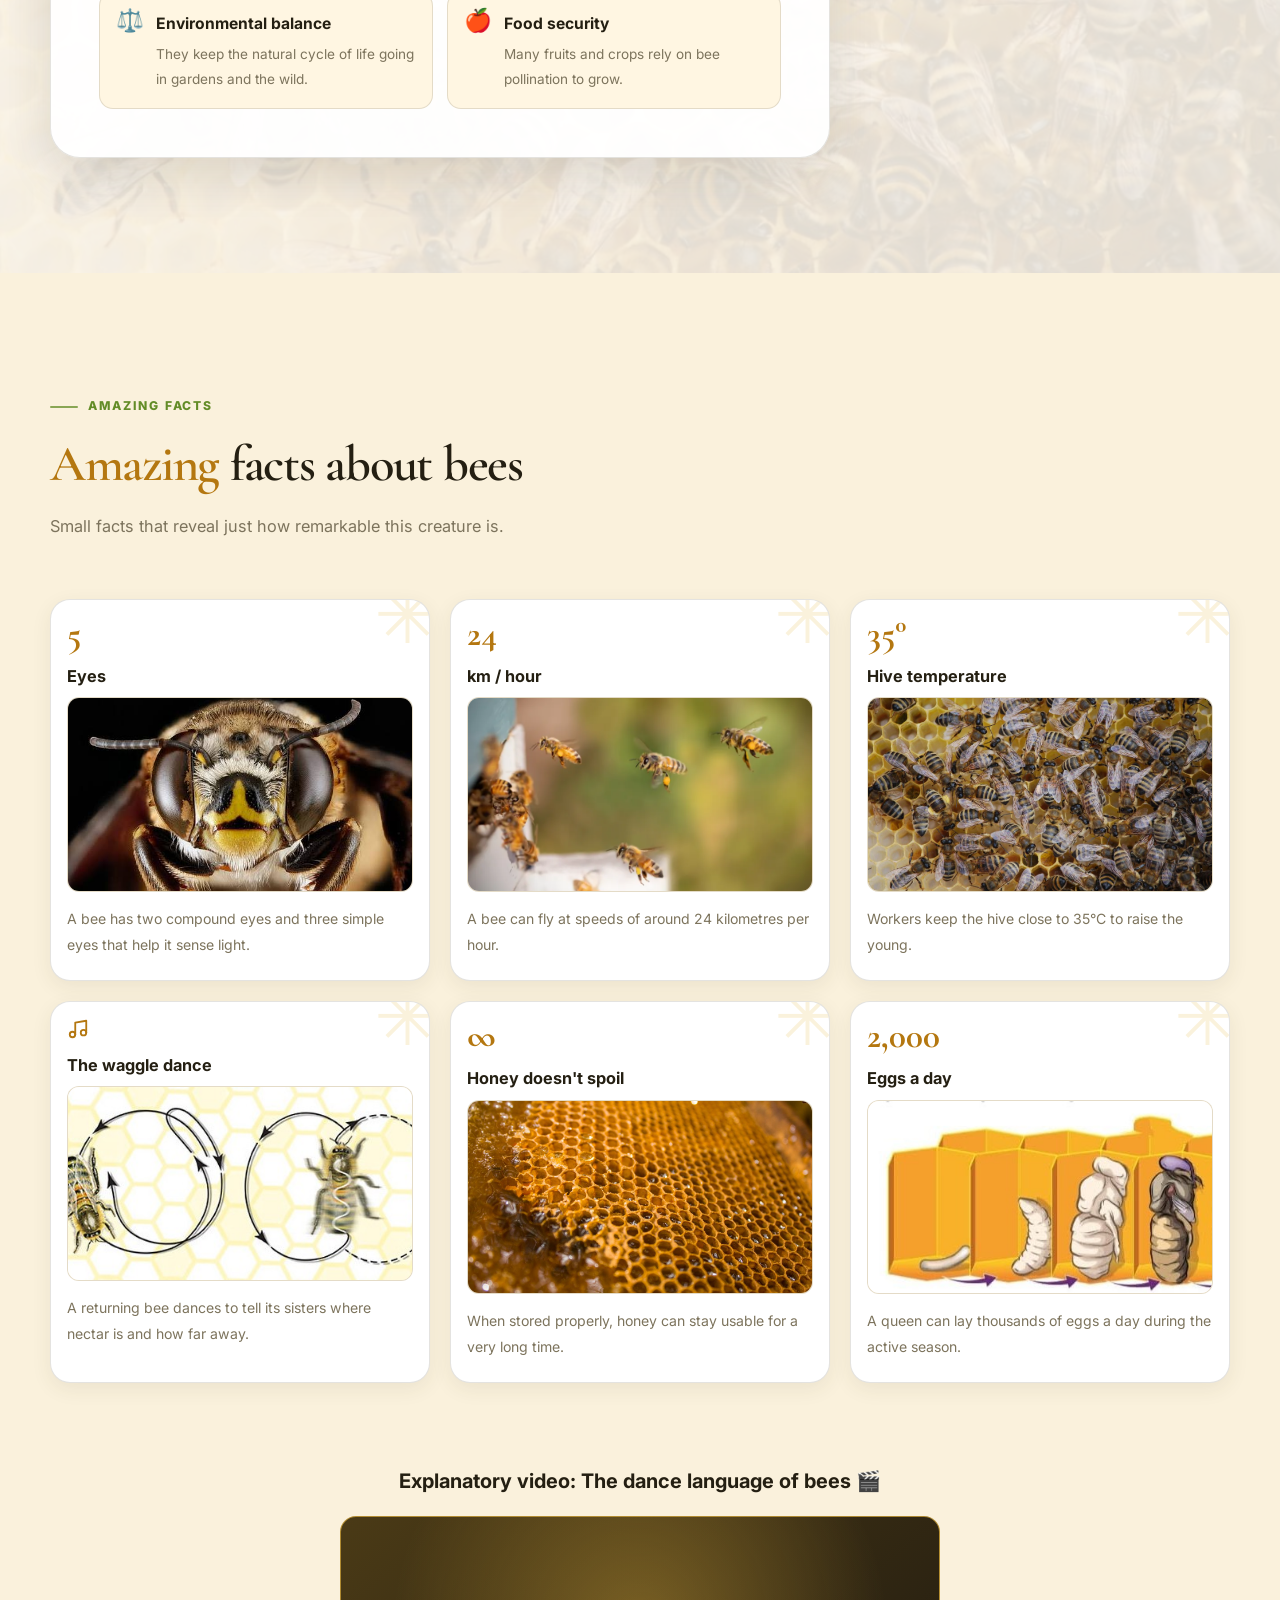
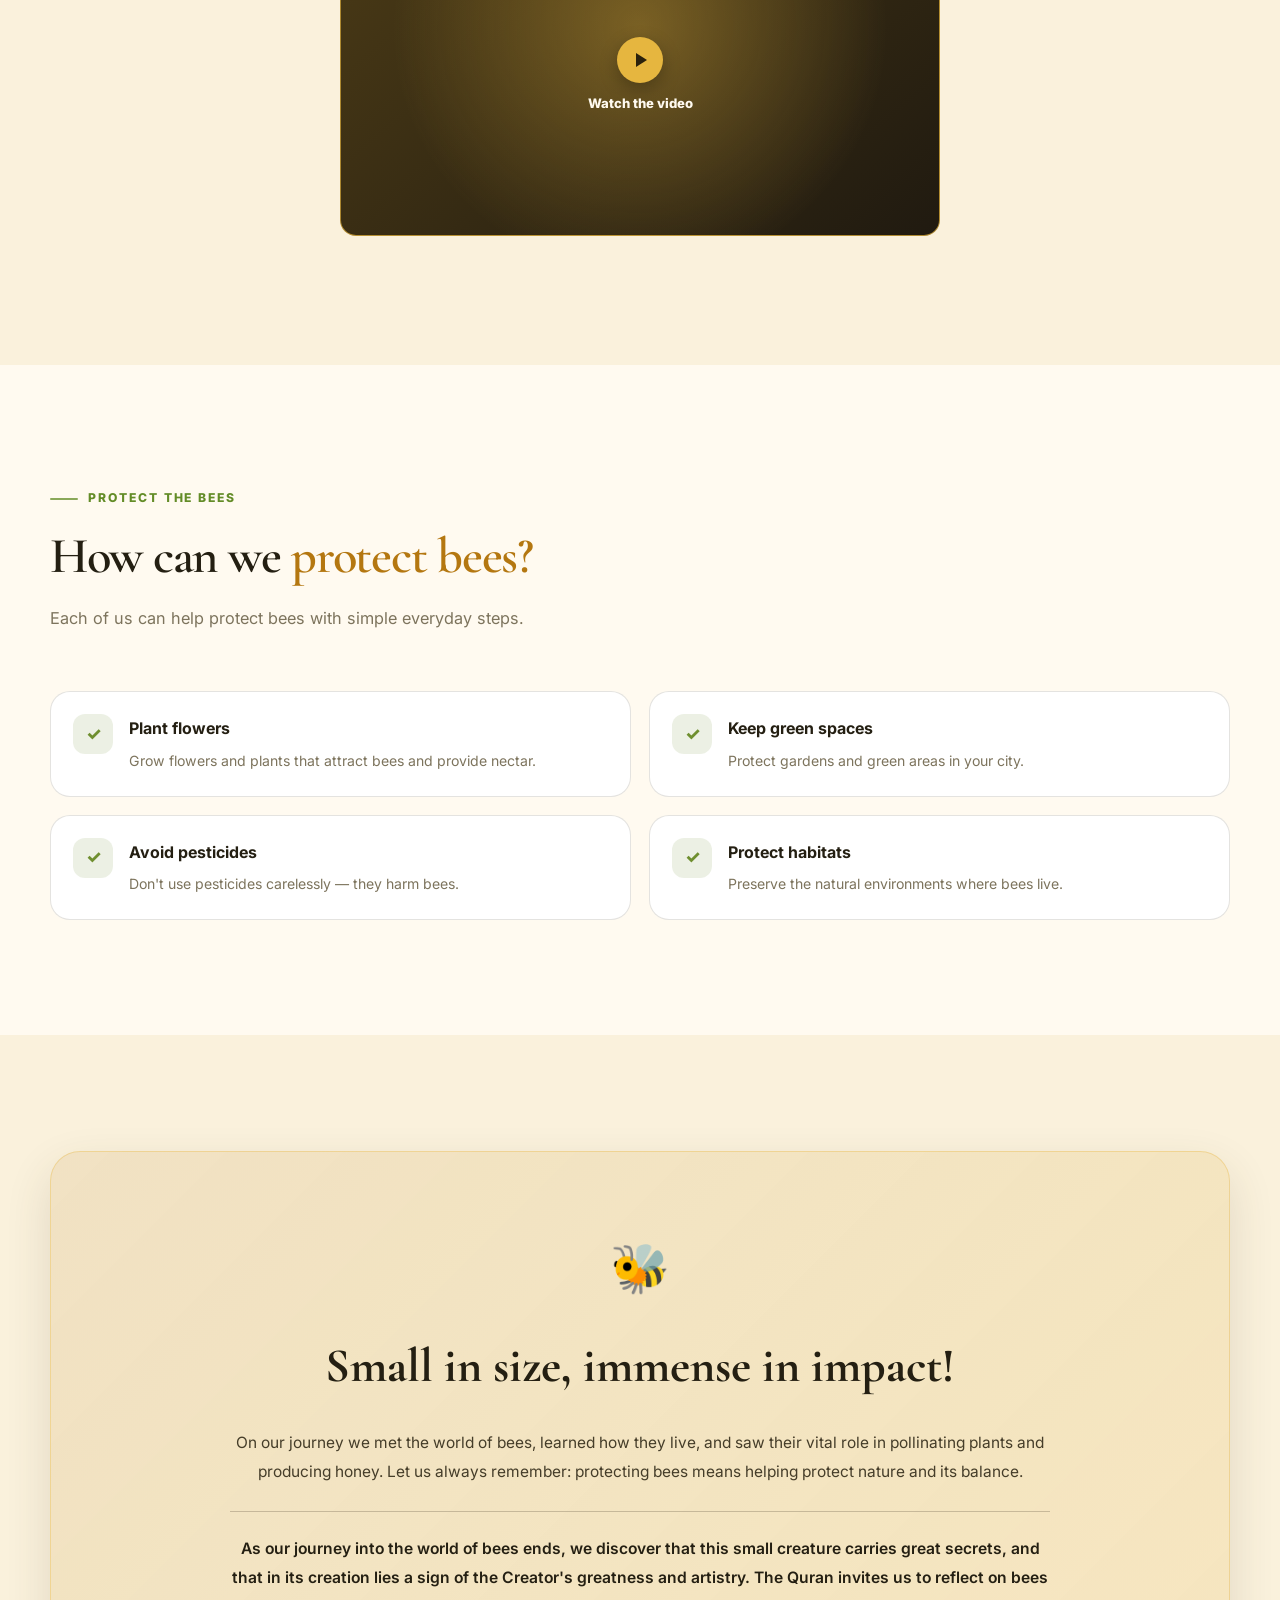
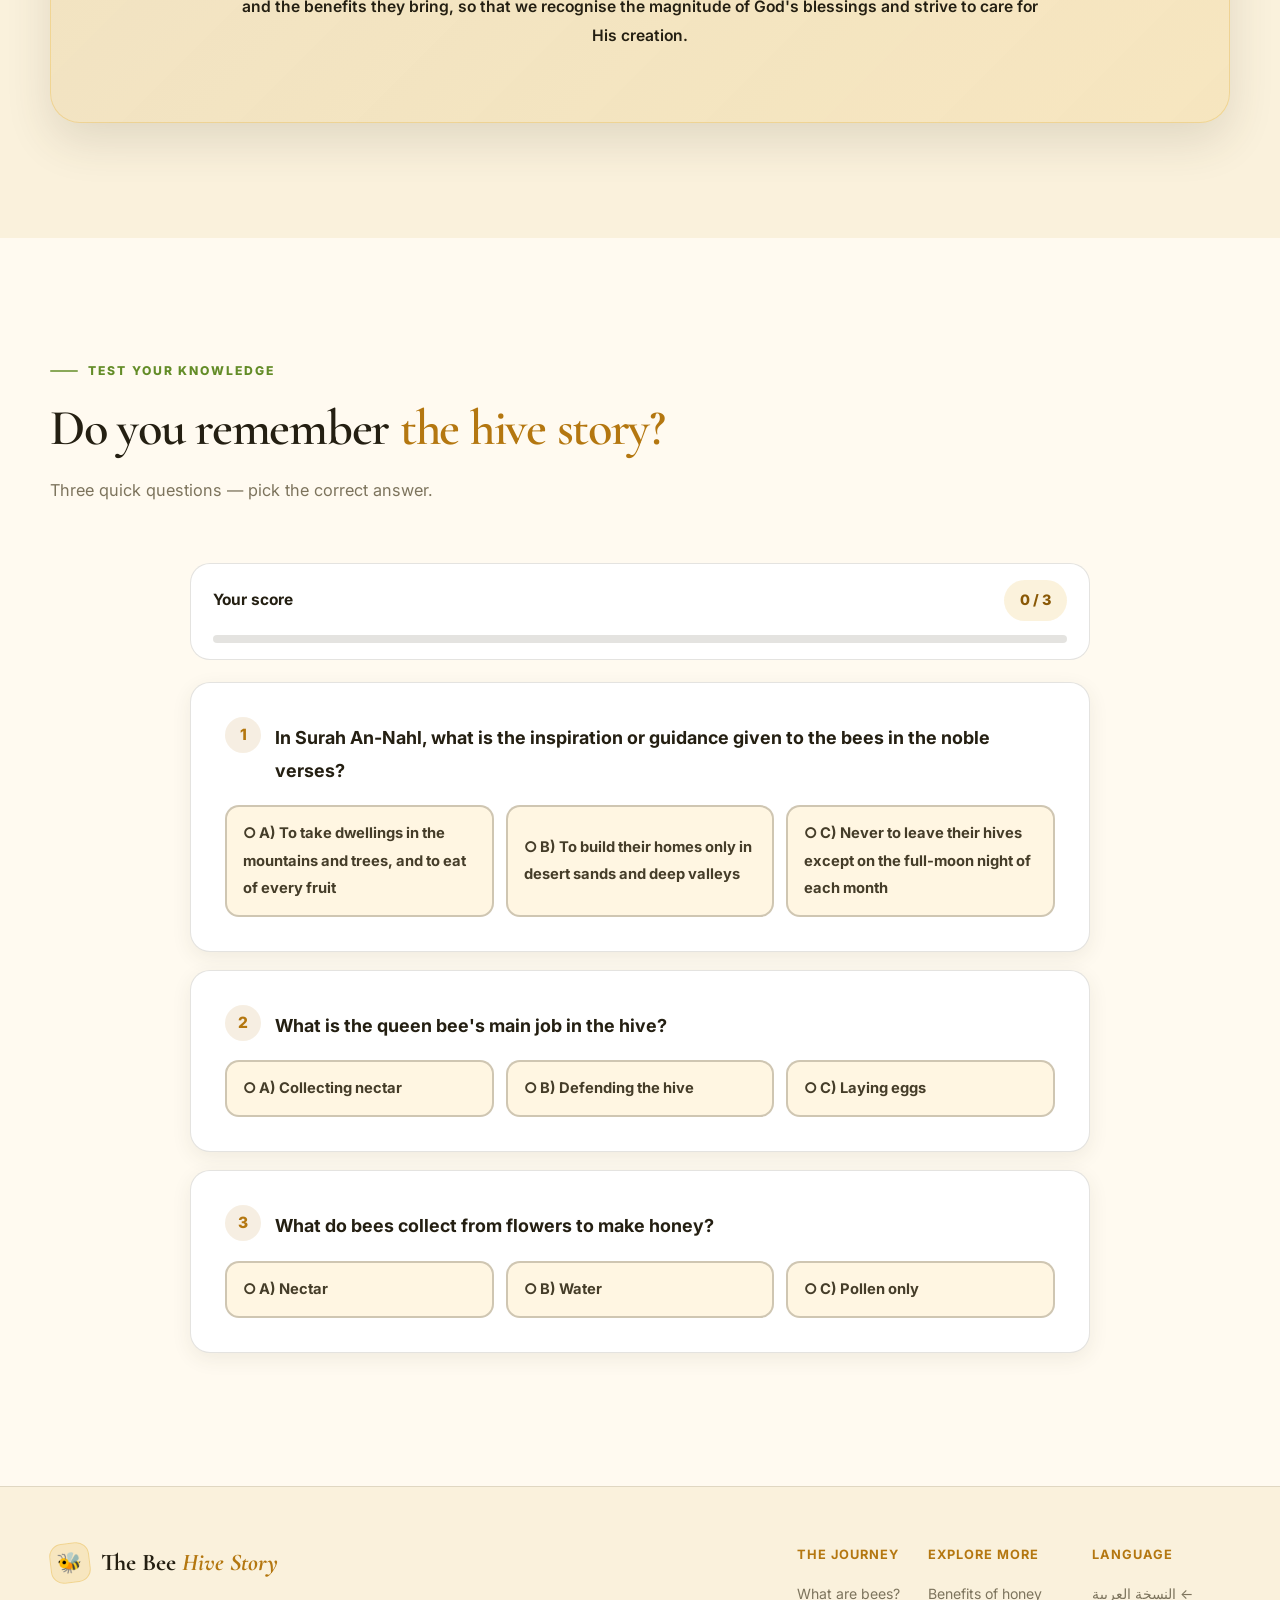
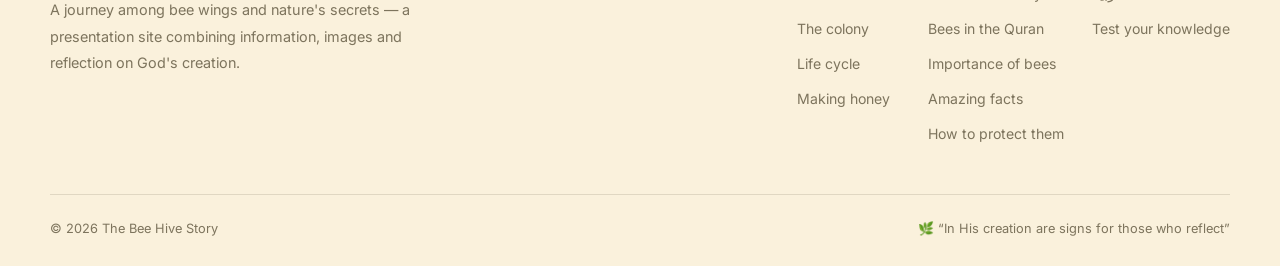
==== commit ceec072d: "Edit The image,video in Amazing Facts" ====
--- a/en.html
+++ b/en.html
@@ -384,44 +384,52 @@
         <div class="fact-grid">
           <article class="fact-card reveal">
             <span class="fact-number">5</span>
-            <div class="fact-media"><img src="assets/img/bee-hero.jpg" alt="A close-up of a bee showing its eyes" loading="lazy"></div>
-            <h3>Eyes!</h3>
+            <h3>Eyes</h3>
+            <div class="fact-media"><img src="assets/img/bee-eyes.jpe" alt="A close-up of a bee showing its eyes" loading="lazy"></div>
             <p>A bee has two compound eyes and three simple eyes that help it sense light.</p>
           </article>
           <article class="fact-card reveal">
             <span class="fact-number">24</span>
-            <div class="fact-media"><img src="assets/img/bees2.jpg" alt="Bees flying among flowers" loading="lazy"></div>
             <h3>km / hour</h3>
+            <div class="fact-media"><img src="assets/img/bee-fly.webp" alt="Bees flying among flowers" loading="lazy"></div>
             <p>A bee can fly at speeds of around 24 kilometres per hour.</p>
           </article>
           <article class="fact-card reveal">
             <span class="fact-number">35°</span>
+            <h3>Hive temperature</h3>
             <div class="fact-media"><img src="assets/img/bees.jpg" alt="Bees on honeycombs inside the hive" loading="lazy"></div>
-            <h3>Hive temperature</h3>
             <p>Workers keep the hive close to 35°C to raise the young.</p>
           </article>
-          <article class="fact-card fact-card--video reveal">
-            <div class="fact-media fact-video-screen">
-              <a class="fact-video-link" href="https://youtube.com/shorts/xjQAeCDdneY?si=h9vBJmhgcwH2KQZ8" target="_blank" rel="noopener noreferrer" aria-label="Watch the waggle dance video">
+          <article class="fact-card fact-card--video reveal"> 
+            <svg width="22" height="22" viewBox="0 0 24 24" fill="none" stroke="currentColor" stroke-width="2" stroke-linecap="round" stroke-linejoin="round" aria-hidden="true" style="color: var(--accent);">
+              <path d="M9 18V5l12-2v13"></path>
+              <circle cx="6" cy="18" r="3"></circle>
+              <circle cx="18" cy="16" r="3"></circle>
+            </svg>
+            <h3>The waggle dance</h3>
+            <div class="fact-media"><img src="assets/img/dance.jpg" alt="A bee performing the waggle dance on a honeycomb" loading="lazy"></div>
+            <p>A returning bee dances to tell its sisters where nectar is and how far away.</p>
+          </article>
+          <article class="fact-card reveal">
+            <span class="fact-number">∞</span>
+            <h3>Honey doesn't spoil</h3>
+            <div class="fact-media"><img src="assets/img/honey-flow.jpg" alt="Wax honeycombs in the hive" loading="lazy"></div>
+            <p>When stored properly, honey can stay usable for a very long time.</p>
+          </article>
+          <article class="fact-card reveal">
+            <span class="fact-number">2,000</span>
+            <h3>Eggs a day</h3>
+            <div class="fact-media fact-media--life"><img src="assets/img/Bee-eggs.jpg" alt="A bee egg inside a wax cell" loading="lazy"></div>
+            <p>A queen can lay thousands of eggs a day during the active season.</p>
+          </article>
+          <div class="facts-video-section reveal" style="margin-top: 40px; text-align: center;">
+            <h3 style="font-size: 1.25rem; color: var(--text-strong); margin-bottom: 16px; font-weight: 700;">Explanatory video: The dance language of bees 🎬</h3>
+            <div class="fact-media fact-video-screen" style="max-width: 600px; margin-inline: auto; border-radius: 16px; overflow: hidden; height: 320px;">
+              <a class="fact-video-link" href="https://youtube.com/shorts/xjQAeCDdneY?si=h9vBJmhgcwH2KQZ8" target="_blank" rel="noopener noreferrer" aria-label= "Watch the waggle dance video">
                 <span class="fact-video-play" aria-hidden="true"></span>
                 <span>Watch the video</span>
               </a>
             </div>
-            <h3>The waggle dance</h3>
-            <p>A returning bee dances to tell its sisters where nectar is and how far away.</p>
-          </article>
-          <article class="fact-card reveal">
-            <span class="fact-number">∞</span>
-            <div class="fact-media"><img src="assets/img/honey-flow.jpg" alt="Wax honeycombs in the hive" loading="lazy"></div>
-            <h3>Honey doesn't spoil</h3>
-            <p>When stored properly, honey can stay usable for a very long time.</p>
-          </article>
-          <article class="fact-card reveal">
-            <span class="fact-number">2,000</span>
-            <div class="fact-media fact-media--life"><img src="assets/img/bee-life-cycle-en.svg" alt="A bee egg inside a wax cell" loading="lazy"></div>
-            <h3>Eggs a day</h3>
-            <p>A queen can lay thousands of eggs a day during the active season.</p>
-          </article>
         </div>
       </div>
     </section>
@@ -481,7 +489,6 @@
               <button class="q-option" type="button" data-correct="true">A) To take dwellings in the mountains and trees, and to eat of every fruit</button>
               <button class="q-option" type="button" data-correct="false">B) To build their homes only in desert sands and deep valleys</button>
               <button class="q-option" type="button" data-correct="false">C) Never to leave their hives except on the full-moon night of each month</button>
-              <button class="q-option" type="button" data-correct="false">D) To make honey for people only, without feeding on it themselves</button>
             </div>
             <div class="q-feedback" role="status" aria-live="polite"></div>
           </div>
--- a/assets/css/style.css
+++ b/assets/css/style.css
@@ -516,7 +516,7 @@
   padding: 24px 20px 36px; /* مساحة سفلية إضافية لأن الصندوق الأبيض سيغطي حافتها */
   border-radius: 22px 22px 0 0;
   text-align: center;
-  box-shadow: 0 4px 15px rgba(0, 0, 0, 0.05)
+  box-shadow: 0 4px 15px rgba(0, 0, 0, 0.05);
   position: relative;
   z-index: 1;
 }
@@ -983,10 +983,6 @@
 .fact-card p { margin: 0; font-size: 0.88rem; color: var(--muted); }
 
 /* Video fact card */
-.fact-card--video {
-  background: linear-gradient(160deg, var(--gold-soft), var(--surface) 60%);
-  border-color: color-mix(in srgb, var(--gold) 60%, transparent);
-}
 .fact-video-screen {
   display: grid;
   place-items: center;
@@ -1023,6 +1019,39 @@
   border-top: 7px solid transparent;
   border-bottom: 7px solid transparent;
   border-left: 11px solid #2a210c;
+}
+/* تنسيق وتوسيط قسم الفيديو الإضافي في المنتصف */
+.facts-video-section {
+  display: flex;
+  flex-direction: column;
+  align-items: center;
+  justify-content: center;
+  width: 100%;
+  grid-column: 1 / -1; /* لجعل القسم يأخذ عرض الشبكة بالكامل إن وجد داخلها */
+  margin-top: 50px;
+}
+/*
+.fact-card--video h3::before {
+  content: "";
+  display: inline-block;
+  width: 16px;
+  height: 16px;
+  margin-inline-end: 6px;
+  vertical-align: middle;
+  background-color: var(--accent);
+  -webkit-mask: url("data:image/svg+xml,%3Csvg xmlns='http://www.w3.org/2000/svg' viewBox='0 0 24 24' fill='none' stroke='currentColor' stroke-width='2' stroke-linecap='round' stroke-linejoin='round'%3E%3Cpath d='M9 18V5l12-2v13'%3E%3C/path%3E%3Ccircle cx='6' cy='18' r='3'%3E%3C/circle%3E%3Ccircle cx='18' cy='16' r='3'%3E%3C/circle%3E%3C/svg%3E") no-repeat center;
+  mask: url("data:image/svg+xml,%3Csvg xmlns='http://www.w3.org/2000/svg' viewBox='0 0 24 24' fill='none' stroke='currentColor' stroke-width='2' stroke-linecap='round' stroke-linejoin='round'%3E%3Cpath d='M9 18V5l12-2v13'%3E%3C/path%3E%3Ccircle cx='6' cy='18' r='3'%3E%3C/circle%3E%3Ccircle cx='18' cy='16' r='3'%3E%3C/circle%3E%3C/svg%3E") no-repeat center;
+}*/
+
+.facts-video-section h3 {
+  text-align: center;
+  width: 100%;
+}
+
+.facts-video-section .fact-media {
+  width: 100%;
+  max-width: 650px;
+  margin-inline: auto;
 }
 .fact-video-link:hover .fact-video-play,
 .fact-video-link:focus-visible .fact-video-play { transform: scale(1.12); background: var(--accent-strong); }
@@ -1387,4 +1416,27 @@
   background: var(--accent-green-soft) !important; 
   border-color: var(--accent-green) !important; 
   color: var(--accent-green) !important; 
+}
+
+/* وضع مستطيل شفاف خلف العنوان والنص داخل بانر العسل لزيادة الوضوح */
+.banner-caption {
+  position: relative;
+  background: rgba(20, 19, 25, 0.55) !important; /* خلفية شفافة داكنة مريحة للعين */
+  backdrop-filter: blur(6px) !important;          /* تمويه خفيف وجميل للخلفية خلف النص */
+ padding: 24px 30px !important;
+  border-radius: 16px !important;
+  border: 1px solid rgba(255, 255, 255, 0.15) !important;
+  max-width: 480px !important;
+  box-shadow: 0 10px 30px rgba(0, 0, 0, 0.3) !important;
+}
+
+/* تلوين النصوص باللون الأبيض المشرق لتبرز بوضوح تام فوق الشفافية */
+.banner-caption h3 {
+  color: #fffaf0 !important;
+  text-shadow: 0 2px 4px rgba(0, 0, 0, 0.4);
+}
+
+.banner-caption p {
+  color: #fef6e4 !important;
+  text-shadow: 0 1px 3px rgba(0, 0, 0, 0.4);
 }
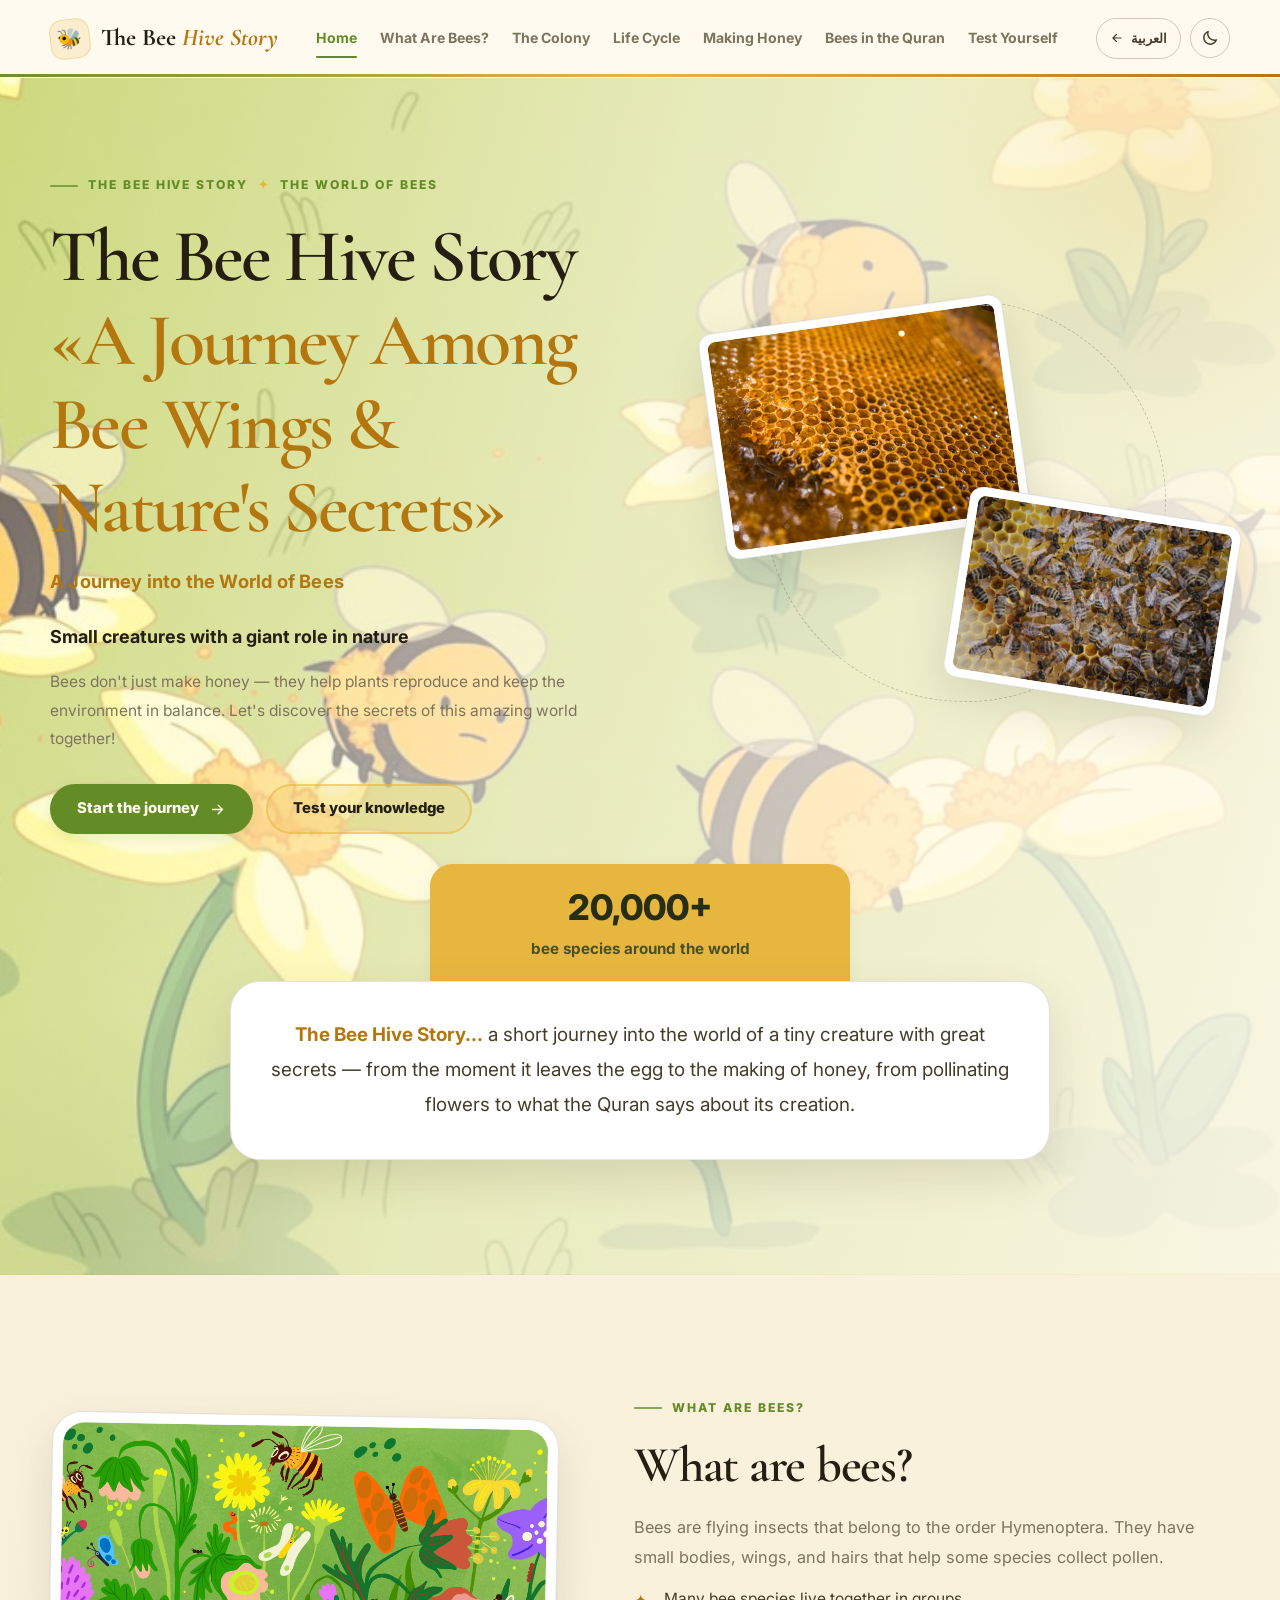
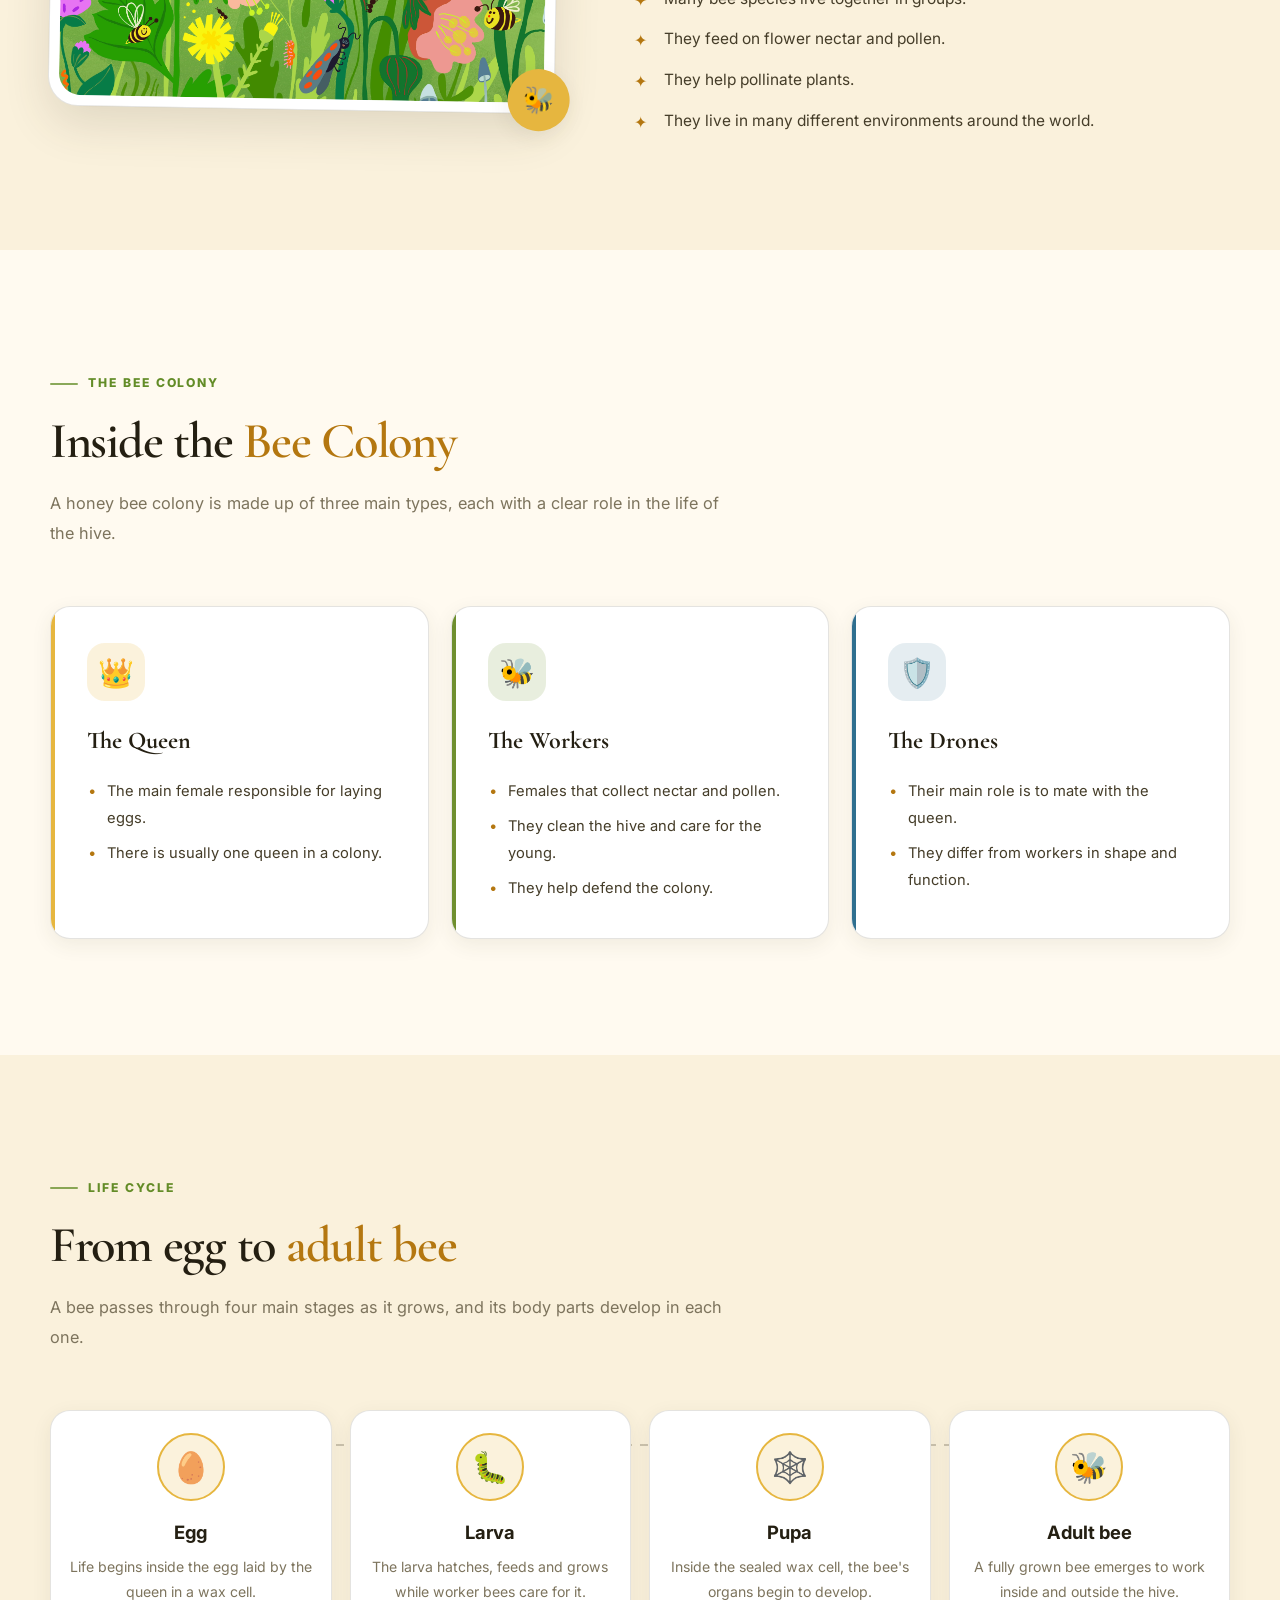
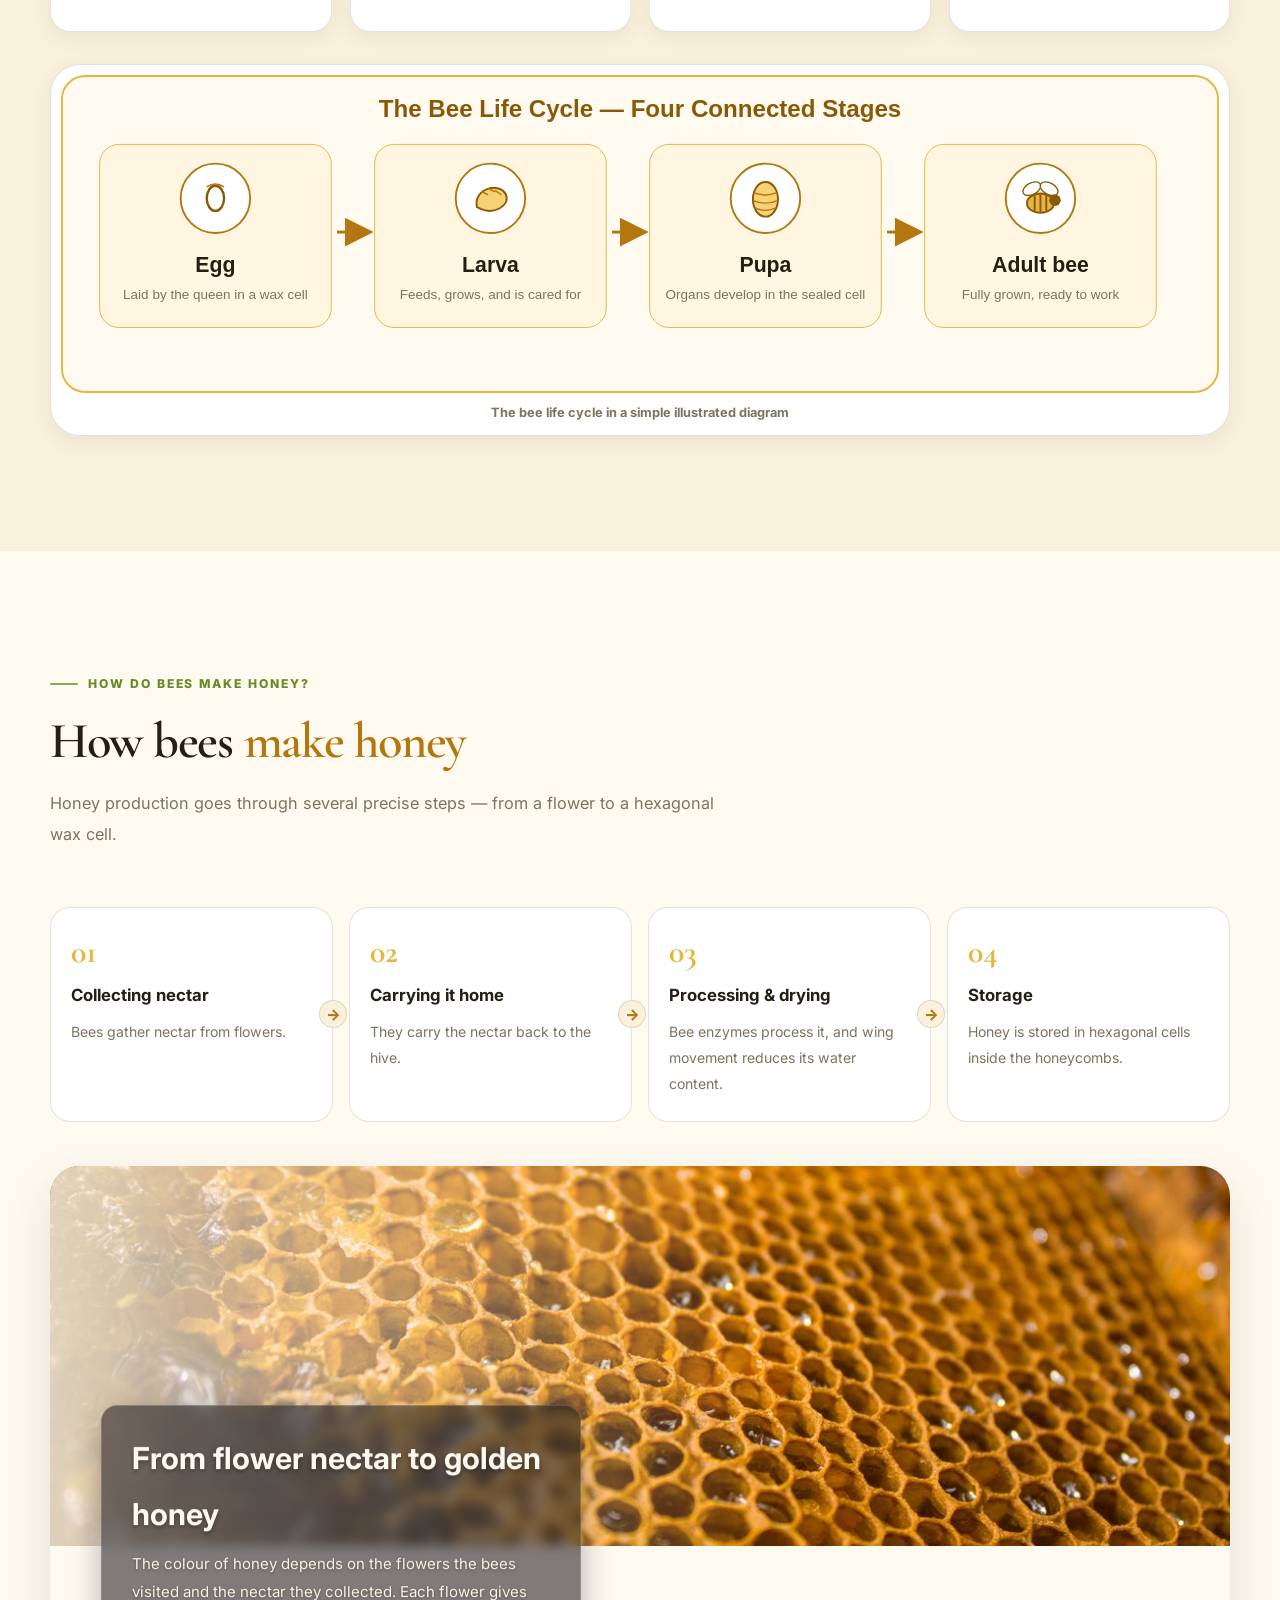
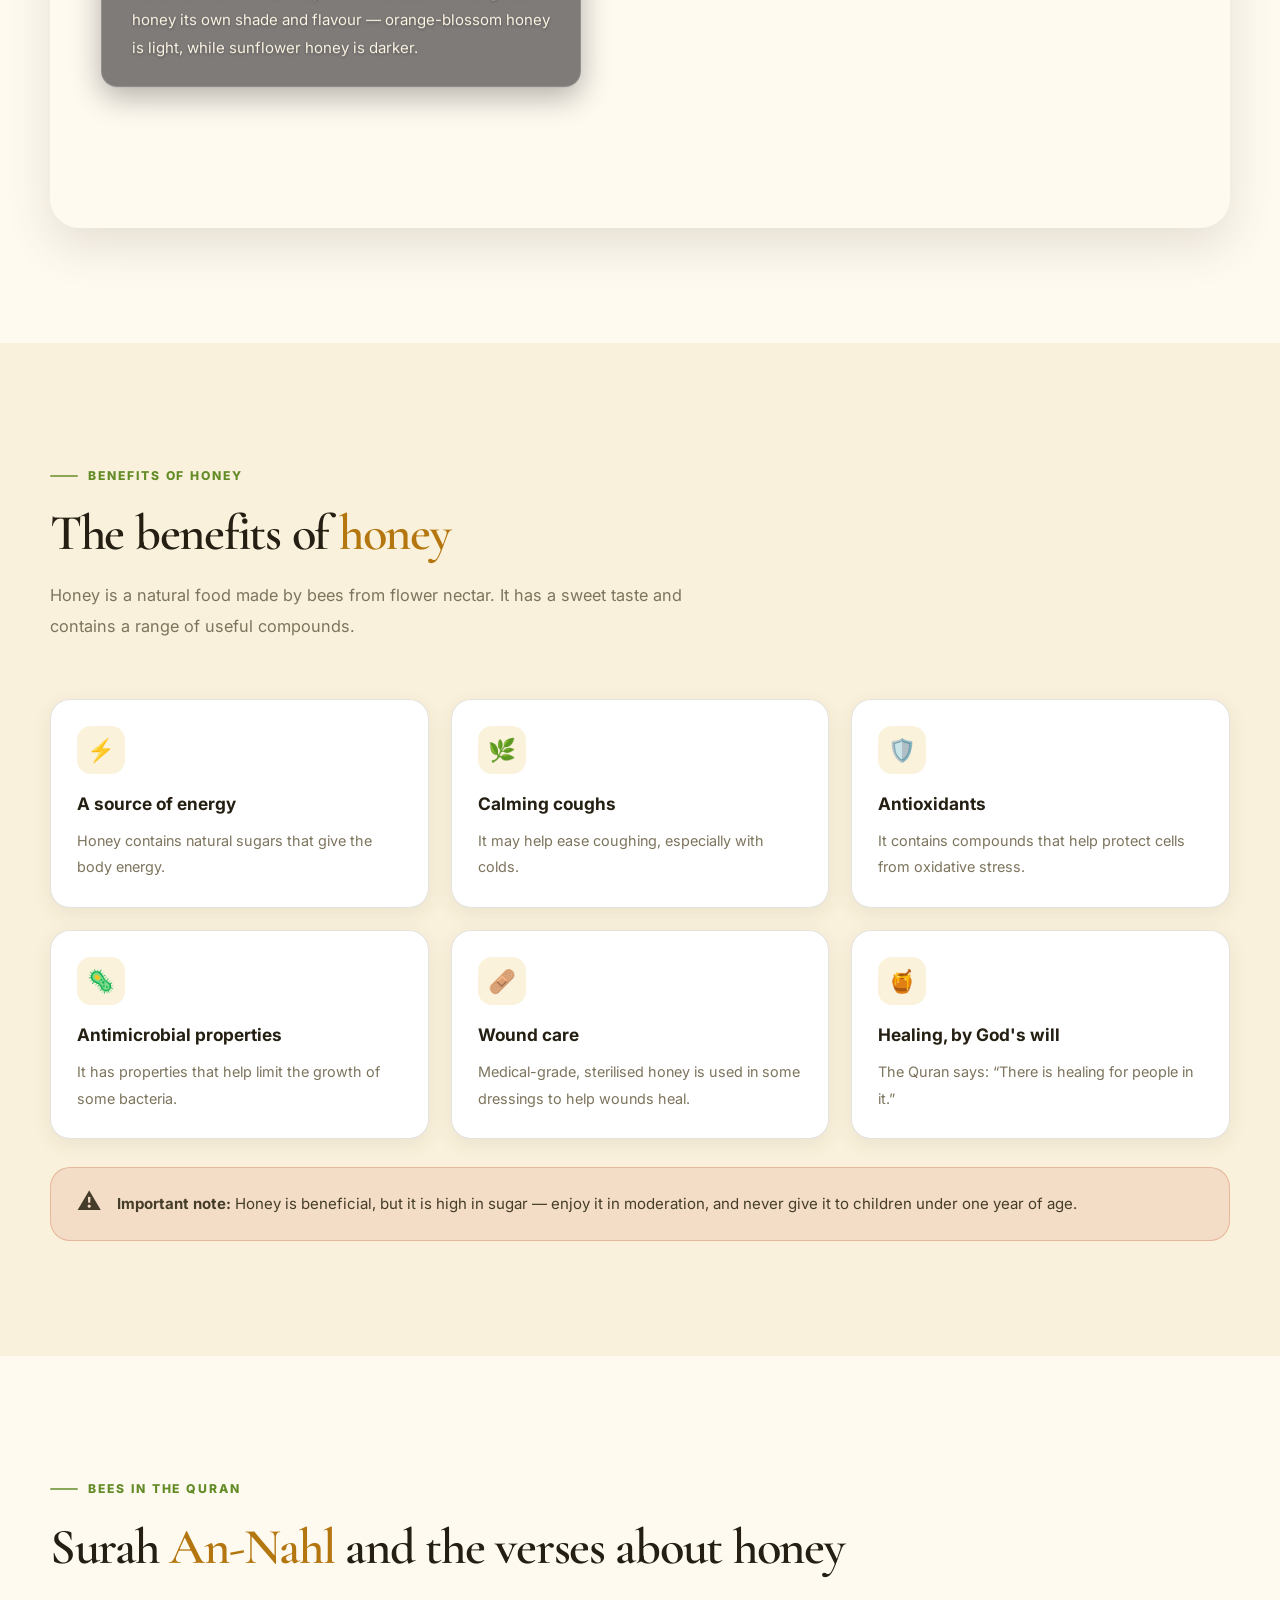
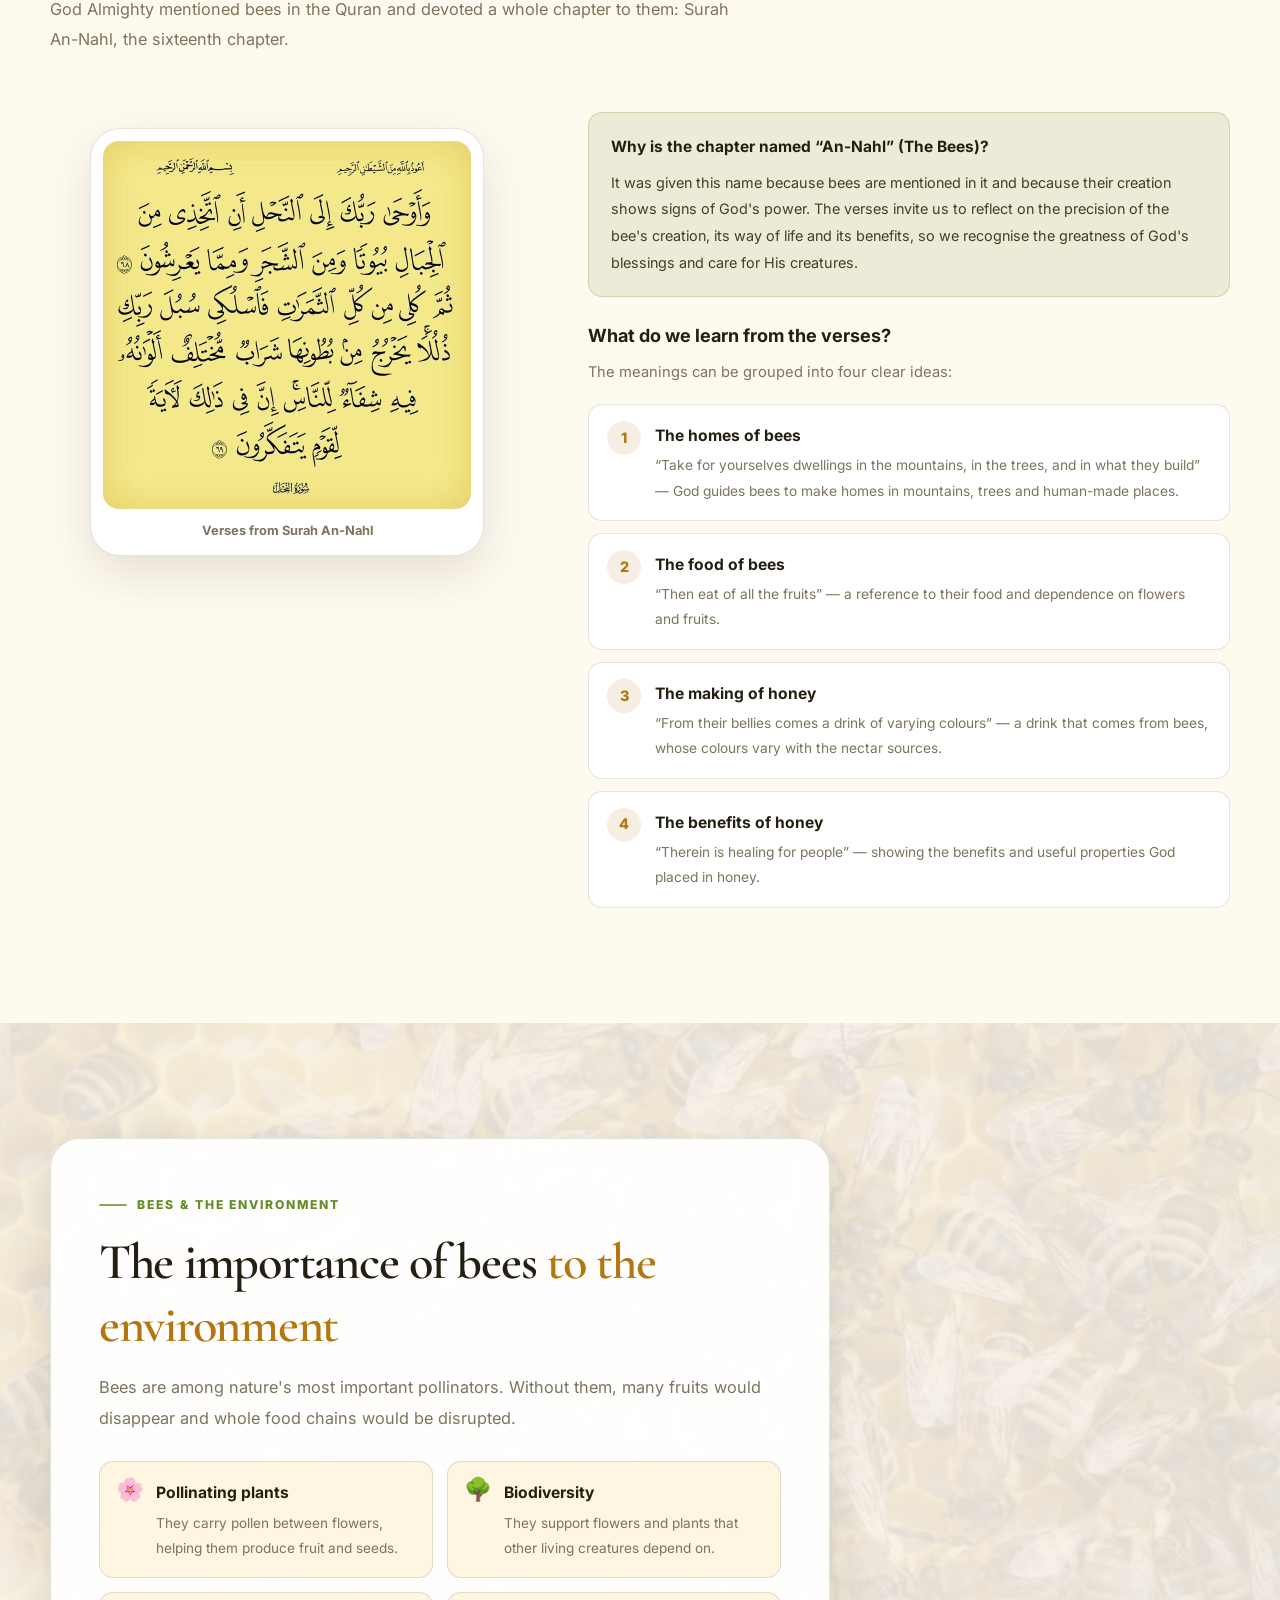
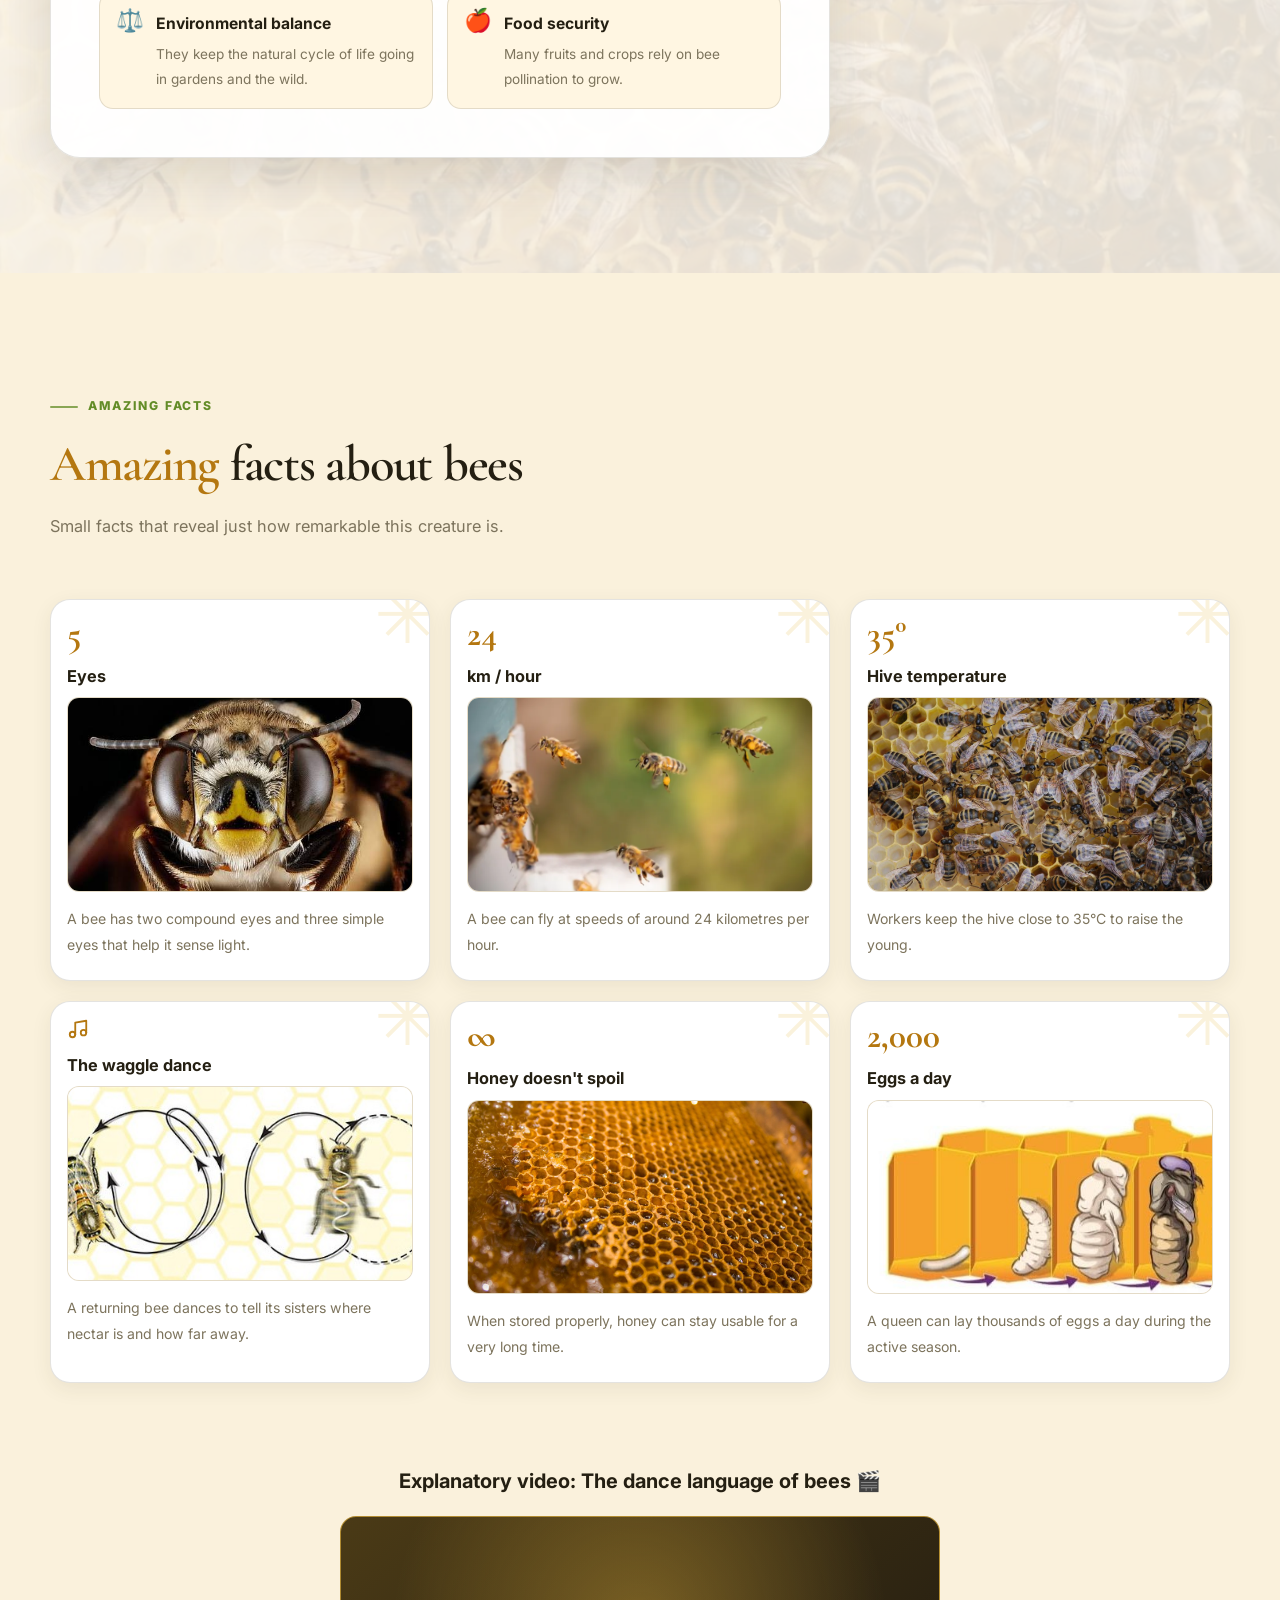
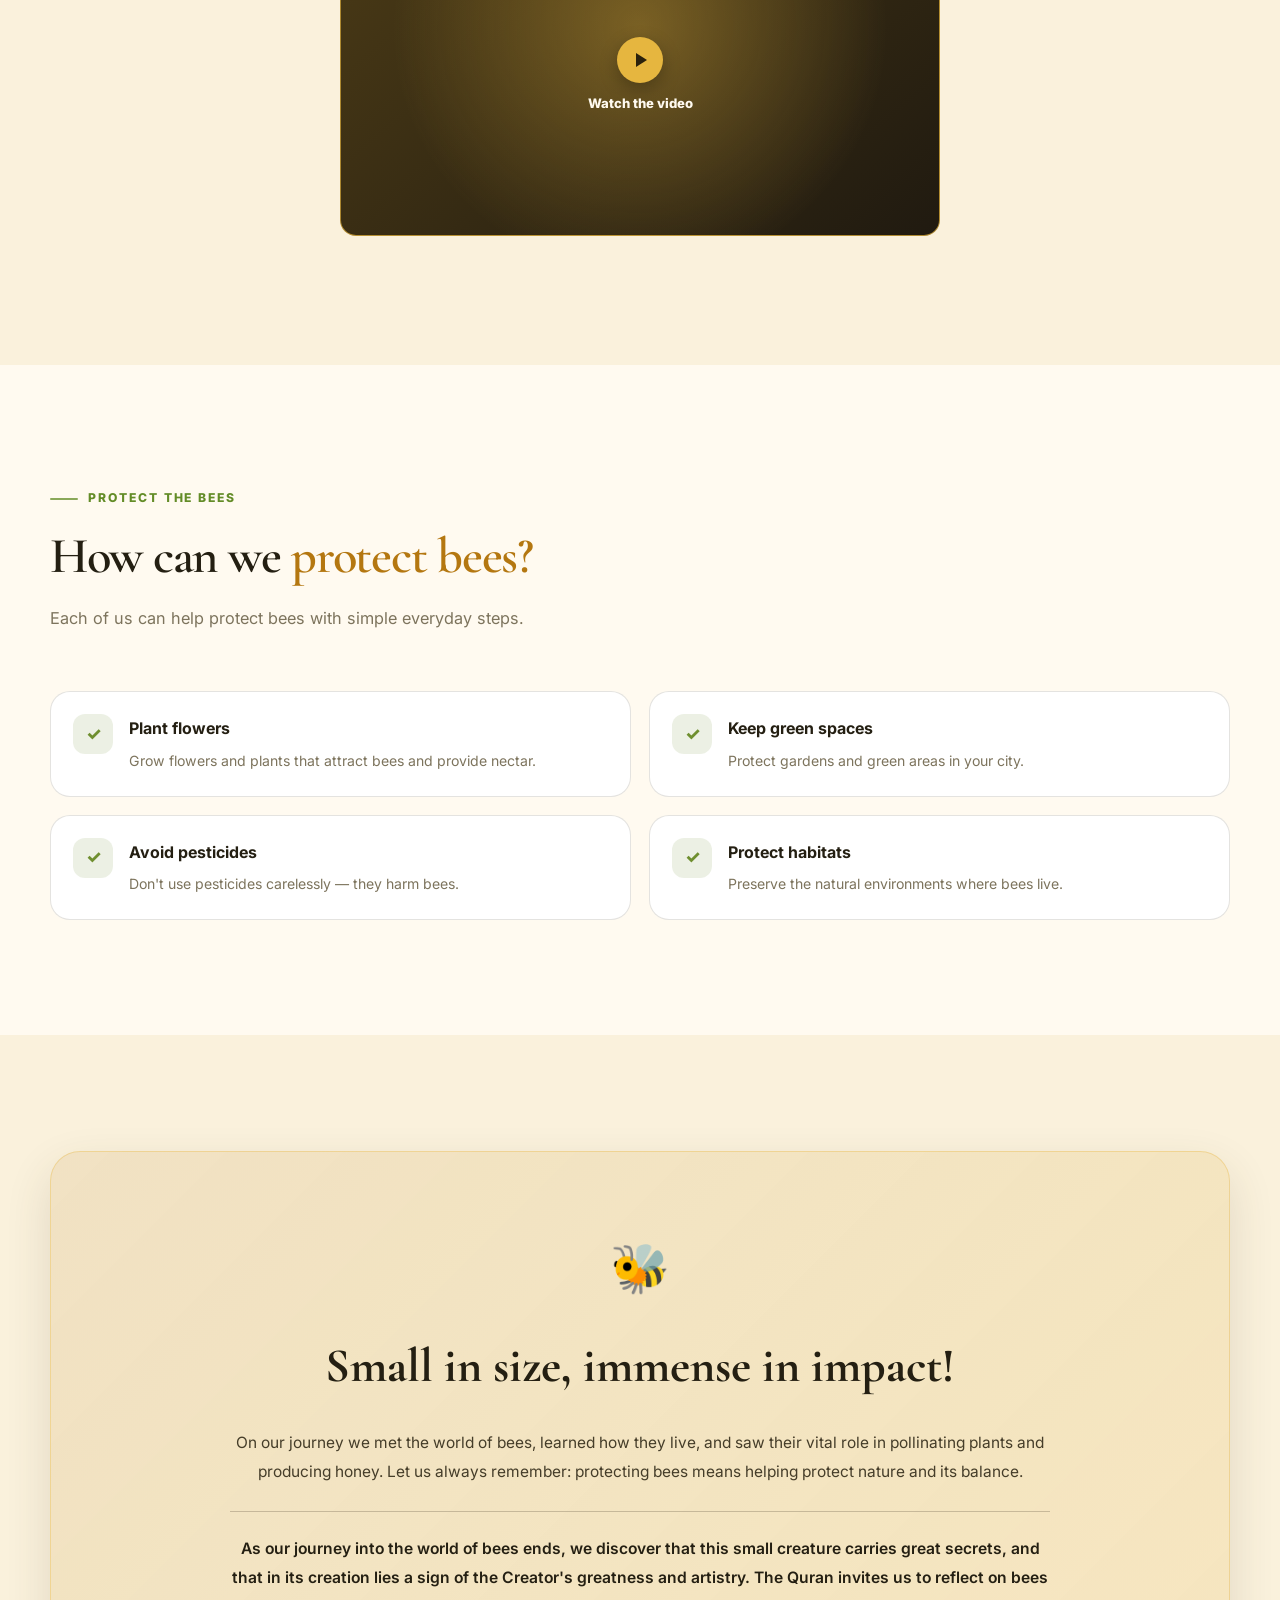
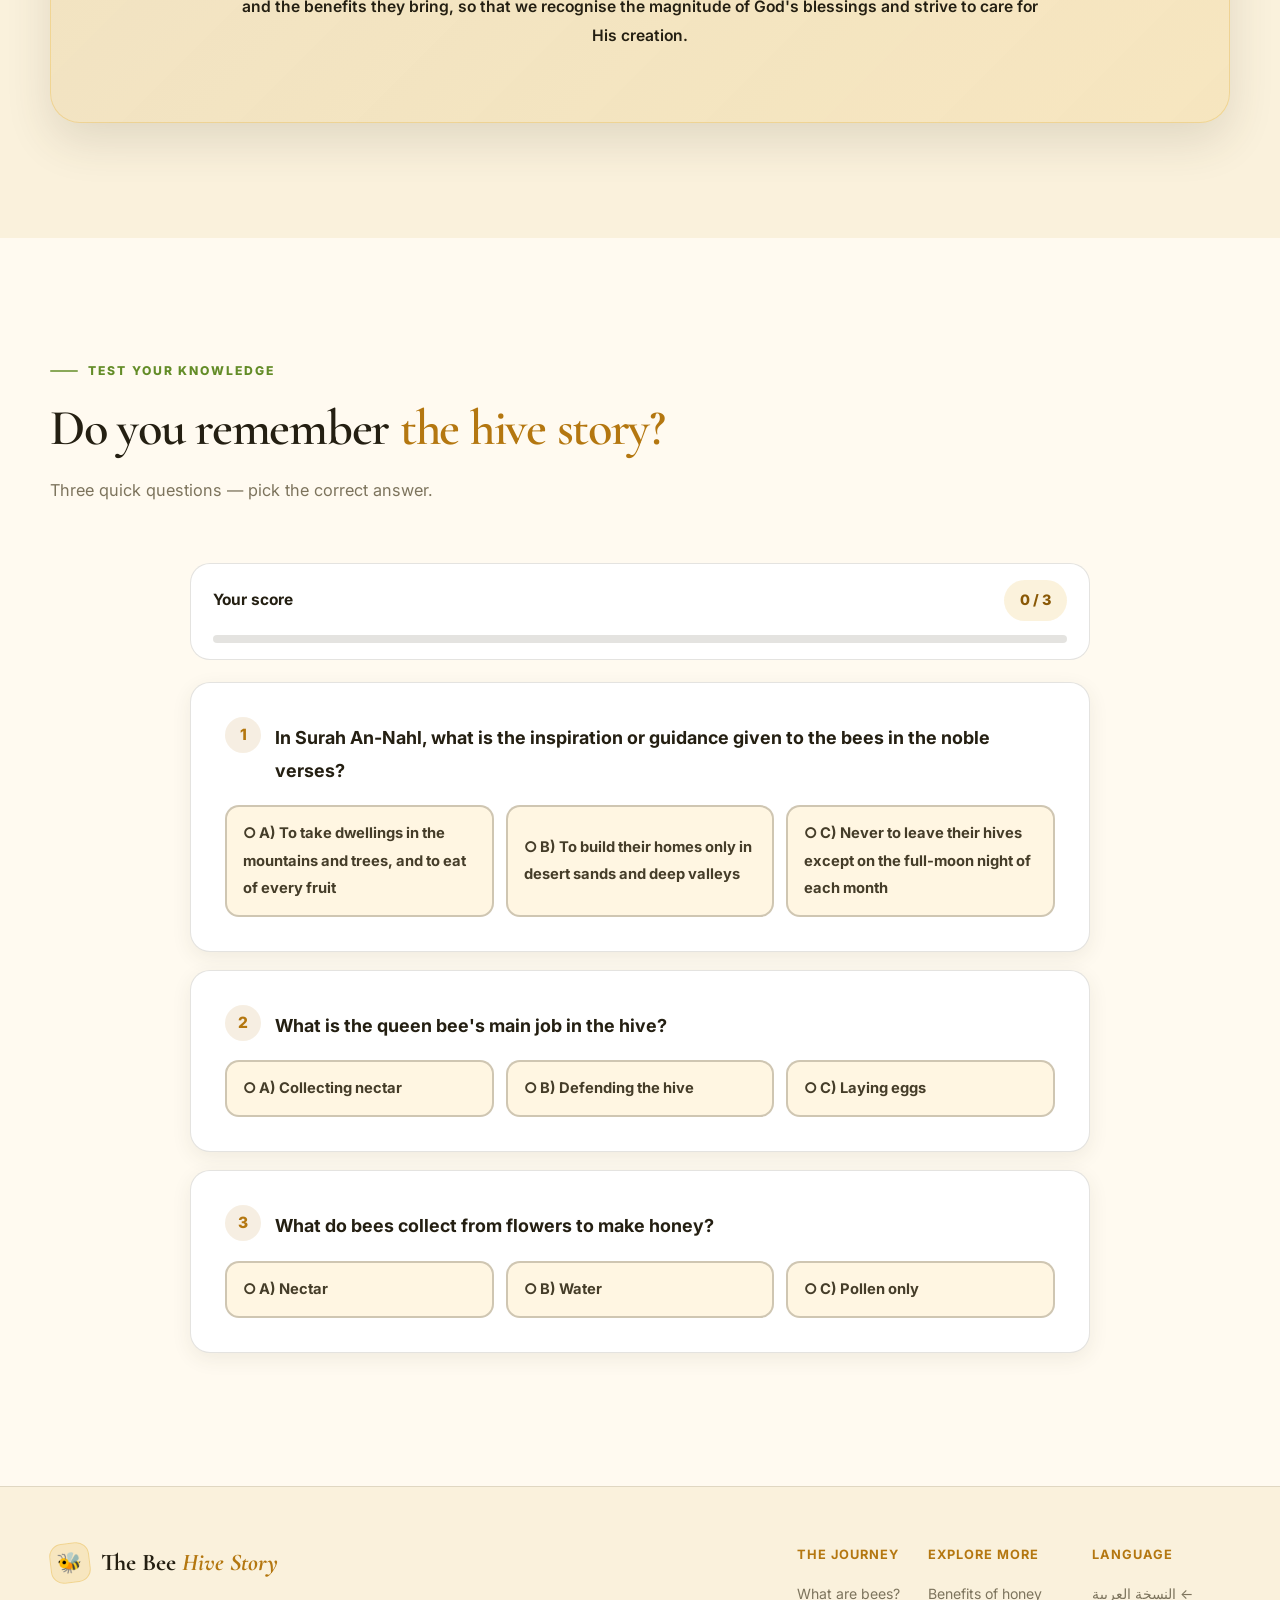
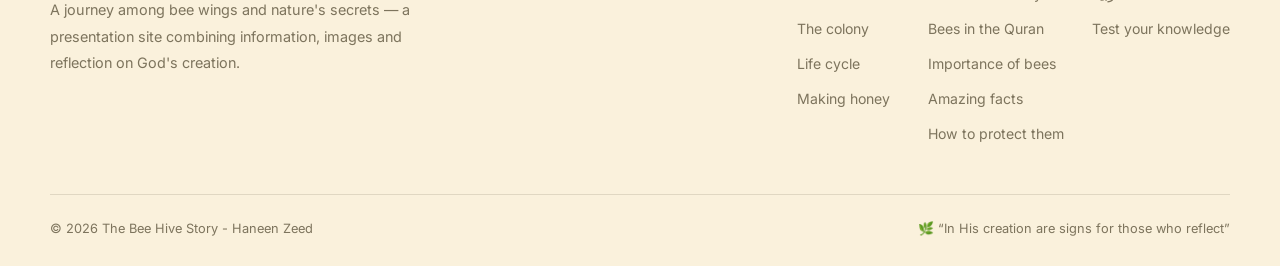
==== commit 4136f633: "Add my Name in the Footer,Update README" ====
--- a/en.html
+++ b/en.html
@@ -561,7 +561,7 @@
         </div>
       </div>
       <div class="footer-bottom">
-        <span>© <span id="footer-year">2026</span> The Bee Hive Story</span>
+        <span>© <span id="footer-year">2026</span> The Bee Hive Story - Haneen Zeed</span>
         <span>🌿 “In His creation are signs for those who reflect”</span>
       </div>
     </div>
